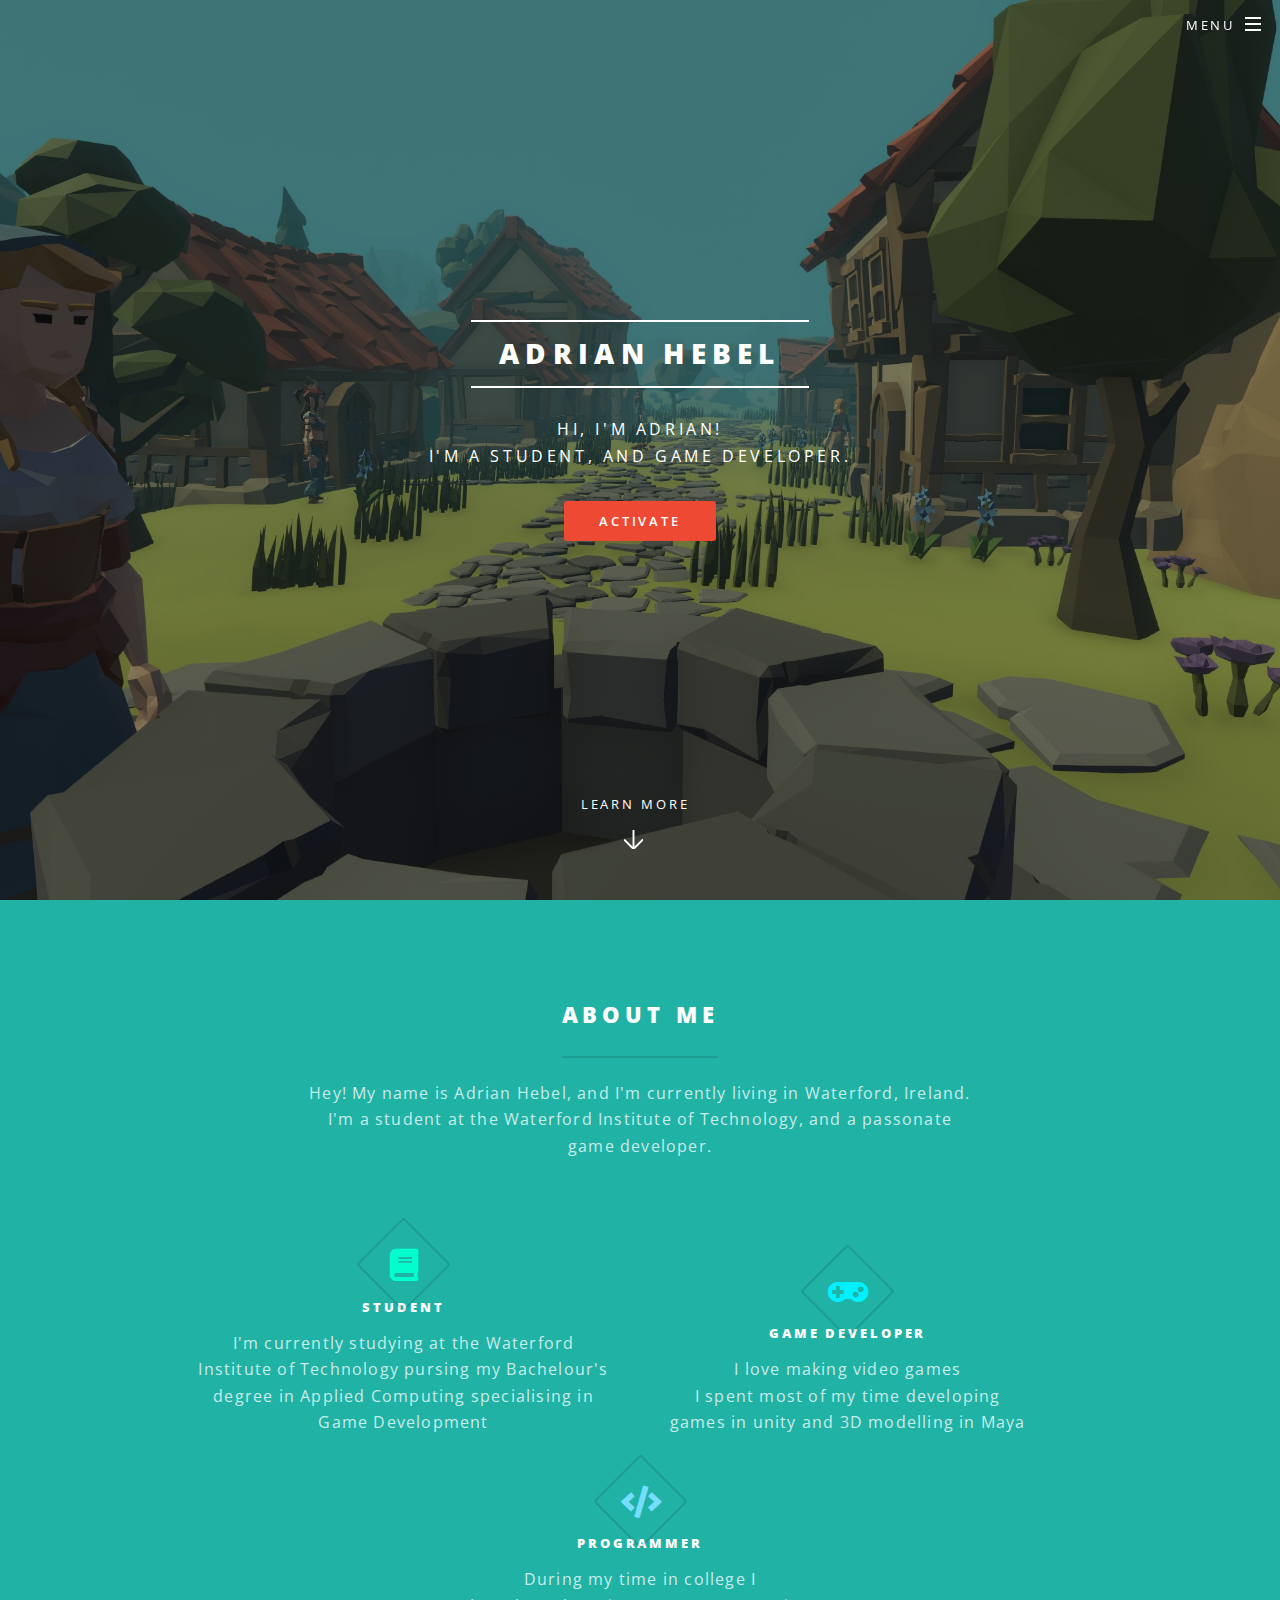
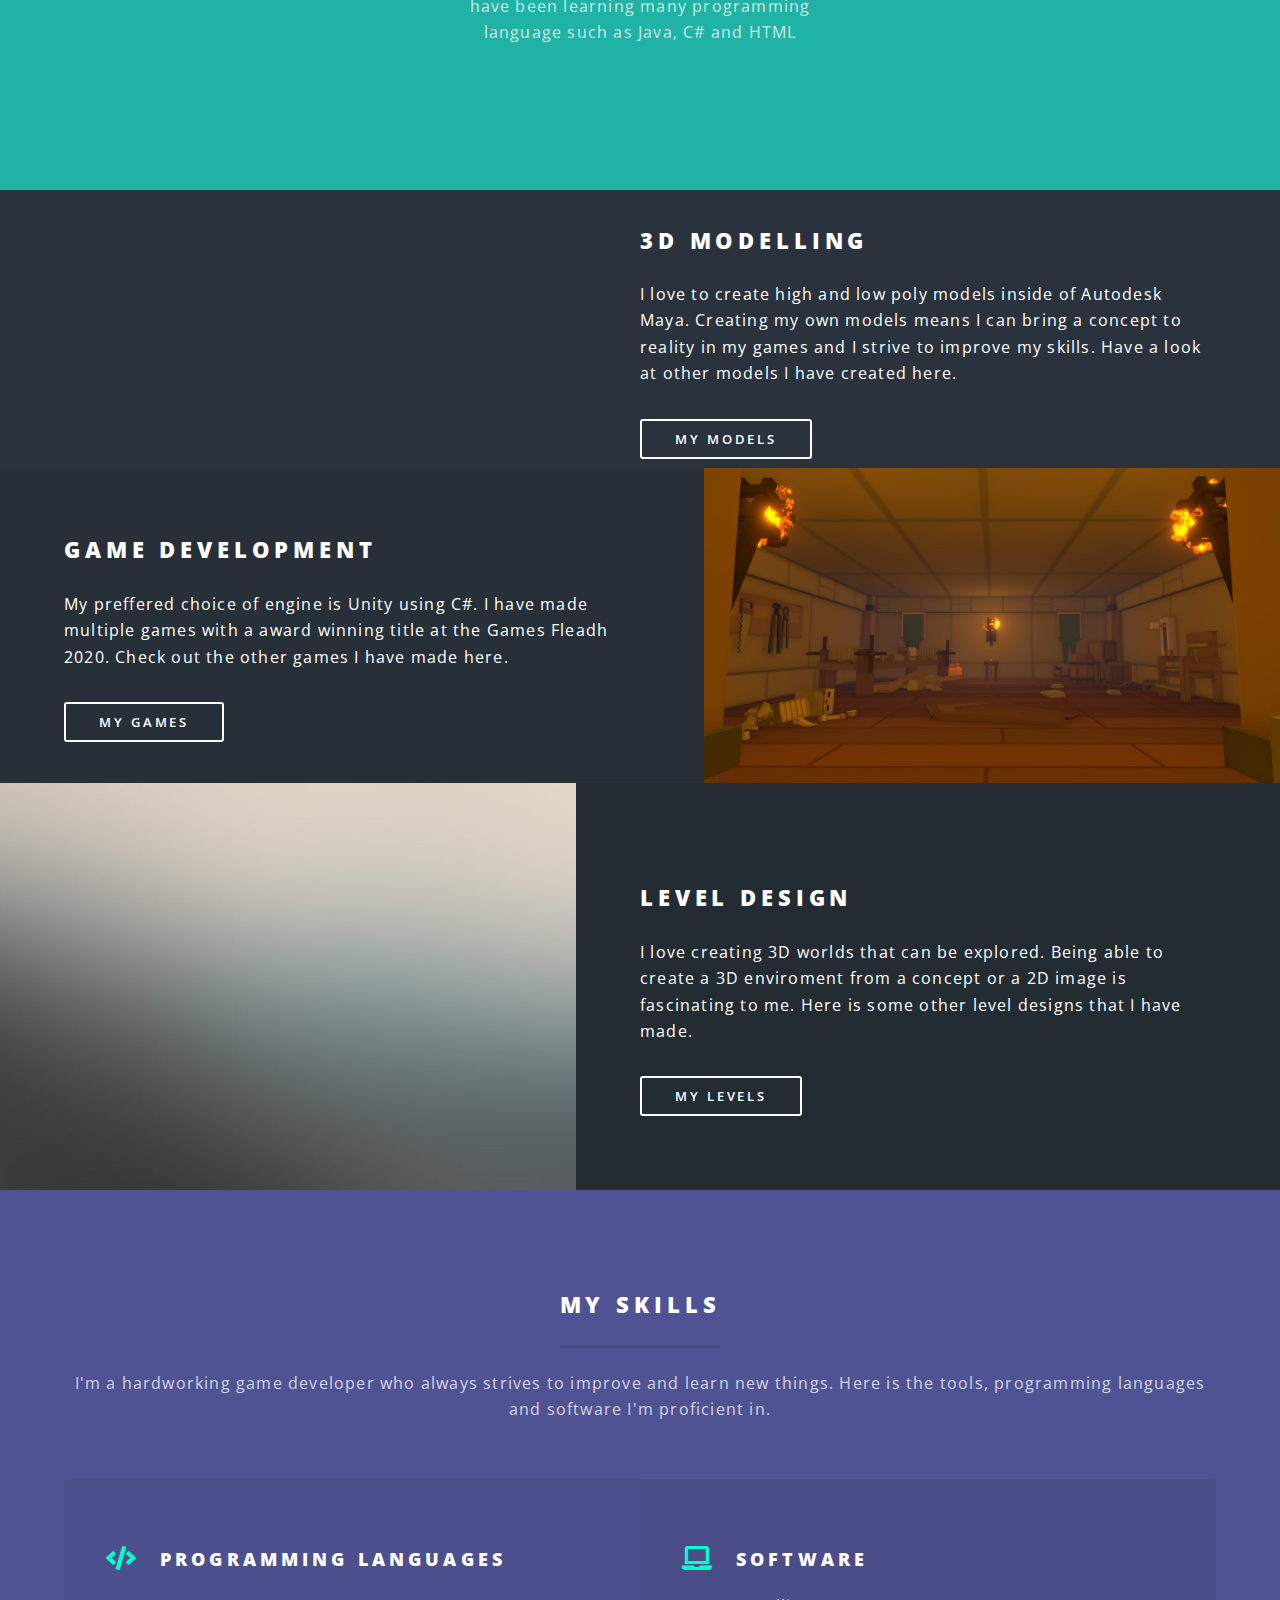
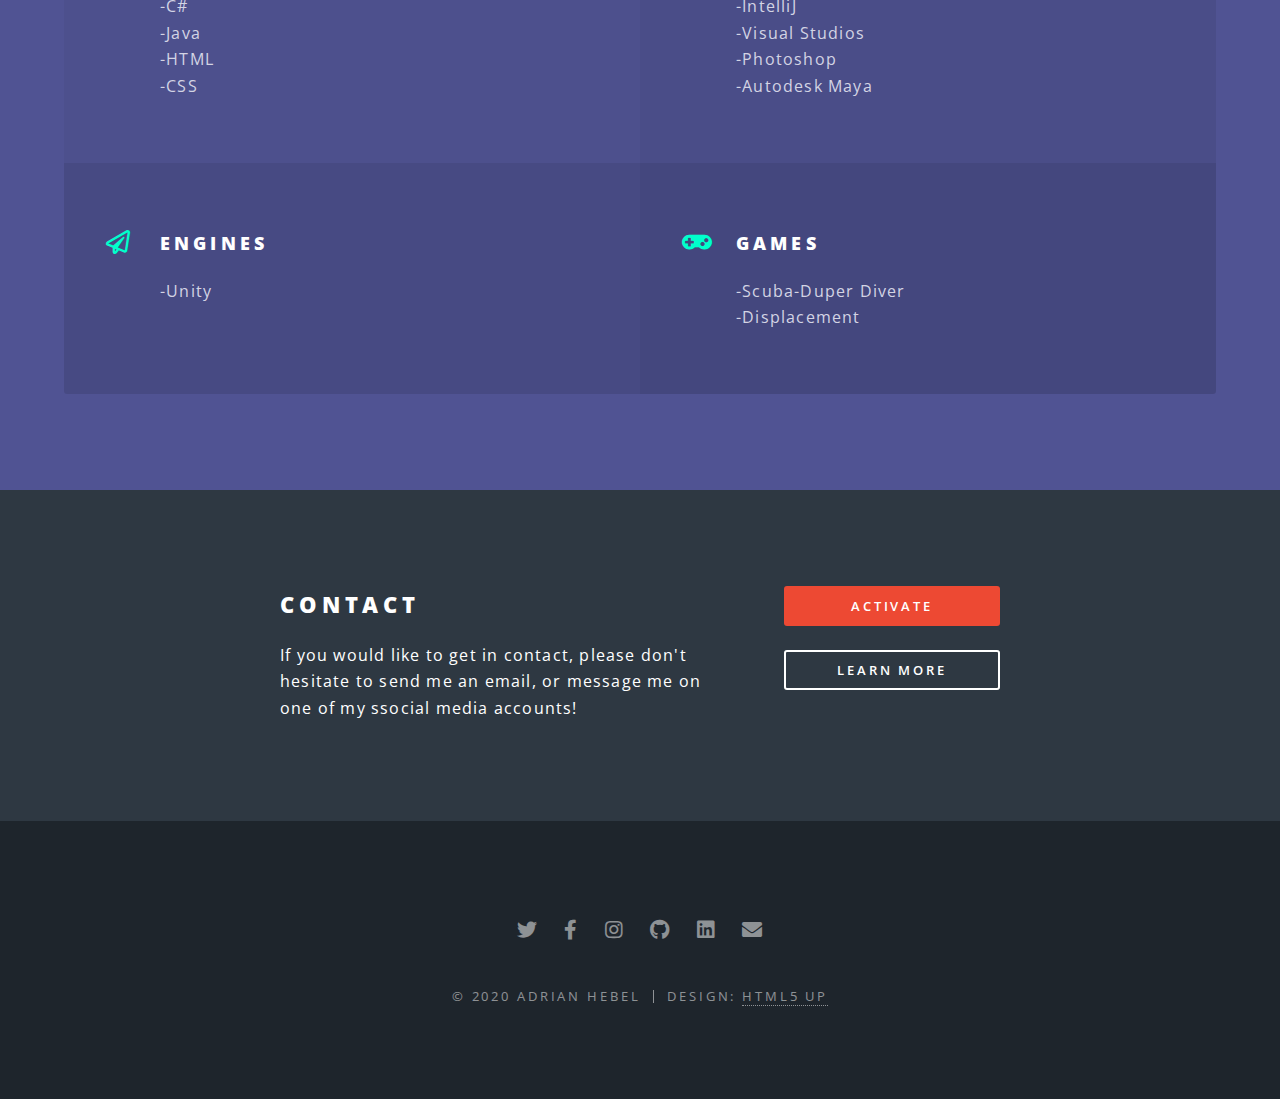
==== index.html @ f71f31d8 "Game Jam page nearly complete pircures needed" ====
<!DOCTYPE HTML>
<!--
	Spectral by HTML5 UP
	html5up.net | @ajlkn
	Free for personal and commercial use under the CCA 3.0 license (html5up.net/license)
-->
<html>
	<head>
		<title>Adrian Hebel Portfolio</title>
		<meta charset="utf-8" />
		<meta name="viewport" content="width=device-width, initial-scale=1, user-scalable=no" />
		<link rel="stylesheet" href="assets/css/main.css" />
		<noscript><link rel="stylesheet" href="assets/css/noscript.css" /></noscript>
	</head>
	<body class="landing is-preload">

		<!-- Page Wrapper -->
			<div id="page-wrapper">

				<!-- Header -->
					<header id="header" class="alt">
						<h1><a href="index.html">Adrian Hebel</a></h1>
						<nav id="nav">
							<ul>
								<li class="special">
									<a href="#menu" class="menuToggle"><span>Menu</span></a>
									<div id="menu">
										<ul>
											<li><a href="index.html">Home</a></li>
											<li><a href="gamejam.html">Game Jams / Games Fleadh</a></li>
											<li><a href="3dmodelling.html">3D Modelling</a></li>
											<li><a href="leveldesign.html">Level Design</a></li>
											<li><a href="personalprojects.html">Personal Projects</a></li>
										</ul>
									</div>
								</li>
							</ul>
						</nav>
					</header>

				<!-- Banner -->
					<section id="banner">
						<div class="inner">
							<h2>Adrian Hebel</h2>
							<p>Hi, I'm Adrian!<br />
							I'm a student, and game developer.<br />
							</p>
							<ul class="actions special">
								<li><a href="#" class="button primary">Activate</a></li>
							</ul>
						</div>
						<a href="#one" class="more scrolly">Learn More</a>
					</section>

				<!-- One -->
					<section id="one" class="wrapper style1 special">
						<div class="inner">
							<header class="major">
								<h2>About Me</h2>
								<p>Hey! My name is Adrian Hebel, and I'm currently living in Waterford, Ireland.<br />
								I'm a student at the Waterford Institute of Technology, and a passonate<br /> 
                                game developer.</p>
							</header>
							<ul class="icons major">
								<li><span class="icon solid fa-book major style1"><span class="label">Studies</span></span>
                                <h5>Student</h5>
                                    <p>I'm currently studying at the Waterford<br />
                                     Institute of Technology pursing my Bachelour's <br />
                                     degree in Applied Computing specialising in <br />
                                     Game Development</p>
                                </li>
								<li><span class="icon solid fa-gamepad major style2"><span class="label">GameDev</span></span>
                                <h5>Game Developer</h5>
                                    <p>I love making video games <br />
                                    I spent most of my time developing <br />
                                    games in unity and 3D modelling in Maya</p>
                                </li>
								<li><span class="icon solid fa-code major style3"><span class="label">Coding</span></span>
                                <h5>Programmer</h5>
                                    <p>During my time in college I <br />
                                    have been learning many programming <br />
                                    language such as Java, C# and HTML </p>
                                </li>
							</ul>
						</div>
					</section>

				<!-- Two -->
					<section id="two" class="wrapper alt style2">
						<section class="spotlight">
							<div class="image"><img src="images/Mag.jpg" alt="" /></div><div class="content">
								<h2>3D Modelling</h2>
								<p>I love to create high and low poly models inside of Autodesk Maya. Creating my own models means I can bring a concept to reality in my games and I strive to improve my skills. Have a look at other models I have created here.</p>
                                <a href="#" class="button">My Models</a>
							</div>
						</section>
						<section class="spotlight">
							<div class="image"><img src="images/3.jpg" alt="" /></div><div class="content">
								<h2>Game Development</h2>
								<p>My preffered choice of engine is Unity using C#. I have made multiple games with a award winning title at the Games Fleadh 2020. Check out the other games I have made here.</p>
                                <a href="#" class="button">My Games</a>
							</div>
						</section>
						<section class="spotlight">
							<div class="image"><img src="images/pic03.jpg" alt="" /></div><div class="content">
								<h2>Level Design</h2>
								<p>I love creating 3D worlds that can be explored. Being able to create a 3D enviroment from a concept or a 2D image is fascinating to me. Here is some other level designs that I have made.</p>
                                <a href="#" class="button">My Levels</a>
							</div>
						</section>
					</section>

				<!-- Three -->
					<section id="three" class="wrapper style3 special">
						<div class="inner">
							<header class="major">
								<h2>My Skills</h2>
								<p>I'm a hardworking game developer who always strives to improve and learn new things. Here is the tools, programming languages and software I'm proficient in.</p>
							</header>
							<ul class="features">
								<li class="icon solid fa-code">
									<h3>Programming Languages</h3>
									<p>-C#<br />
                                        -Java<br />
                                        -HTML<br />
                                        -CSS<br />
                                    </p>
                                    
								</li>
								<li class="icon solid fa-laptop">
									<h3>Software</h3>
									<p> -IntelliJ<br />
                                        -Visual Studios<br />
                                        -Photoshop<br />
                                        -Autodesk Maya<br /></p>
								</li>
								<li class="icon fa-paper-plane">
									<h3>Engines</h3>
									<p>-Unity<br />
                                        </p>
								</li>
								<li class="icon solid fa-gamepad">
									<h3>Games</h3>
									<p>-Scuba-Duper Diver<br />
                                        -Displacement<br />
                                        </p>
								</li>
							</ul>
						</div>
					</section>

				<!-- CTA -->
					<section id="cta" class="wrapper style4">
						<div class="inner">
							<header>
								<h2>Contact</h2>
								<p>If you would like to get in contact, please don't hesitate to send me an email, or message me on one of my ssocial media accounts!</p>
							</header>
							<ul class="actions stacked">
								<li><a href="#" class="button fit primary">Activate</a></li>
								<li><a href="#" class="button fit">Learn More</a></li>
							</ul>
						</div>
					</section>

				<!-- Footer -->
					<footer id="footer">
						<ul class="icons">
							<li><a href="https://twitter.com/MrSpeedy68" class="icon brands fa-twitter"><span class="label">Twitter</span></a></li>
							<li><a href="https://www.facebook.com/adrian.hebel.77" class="icon brands fa-facebook-f"><span class="label">Facebook</span></a></li>
							<li><a href="https://www.instagram.com/mrspeedy68/?hl=en" class="icon brands fa-instagram"><span class="label">Instagram</span></a></li>
							<li><a href="https://github.com/MrSpeedy68" class="icon brands fa-github"><span class="label">Github</span></a></li>
                            <li><a href="#" class="icon brands fa-linkedin"><span class="label">LinkedIn</span></a></li>
							<li><a href="adrianhebel68@gmail.com" class="icon solid fa-envelope"><span class="label">Email</span></a></li>
						</ul>
						<ul class="copyright">
							<li>&copy; 2020 Adrian hebel</li><li>Design: <a href="http://html5up.net">HTML5 UP</a></li>
						</ul>
					</footer>
			</div>

		<!-- Scripts -->
			<script src="assets/js/jquery.min.js"></script>
			<script src="assets/js/jquery.scrollex.min.js"></script>
			<script src="assets/js/jquery.scrolly.min.js"></script>
			<script src="assets/js/browser.min.js"></script>
			<script src="assets/js/breakpoints.min.js"></script>
			<script src="assets/js/util.js"></script>
			<script src="assets/js/main.js"></script>

	</body>
</html>
---- assets/css/main.css ----
@import url(fontawesome-all.min.css);
@import url("https://fonts.googleapis.com/css?family=Open+Sans:400,400italic,600,600italic,800,800italic");

/*
	Spectral by HTML5 UP
	html5up.net | @ajlkn
	Free for personal and commercial use under the CCA 3.0 license (html5up.net/license)
*/

html, body, div, span, applet, object,
iframe, h1, h2, h3, h4, h5, h6, p, blockquote,
pre, a, abbr, acronym, address, big, cite,
code, del, dfn, em, img, ins, kbd, q, s, samp,
small, strike, strong, sub, sup, tt, var, b,
u, i, center, dl, dt, dd, ol, ul, li, fieldset,
form, label, legend, table, caption, tbody,
tfoot, thead, tr, th, td, article, aside,
canvas, details, embed, figure, figcaption,
footer, header, hgroup, menu, nav, output, ruby,
section, summary, time, mark, audio, video {
	margin: 0;
	padding: 0;
	border: 0;
	font-size: 100%;
	font: inherit;
	vertical-align: baseline;}

article, aside, details, figcaption, figure,
footer, header, hgroup, menu, nav, section {
	display: block;}

body {
	line-height: 1;
}

ol, ul {
	list-style: none;
}

blockquote, q {
	quotes: none;
}

	blockquote:before, blockquote:after, q:before, q:after {
		content: '';
		content: none;
	}

table {
	border-collapse: collapse;
	border-spacing: 0;
}

body {
	-webkit-text-size-adjust: none;
}

mark {
	background-color: transparent;
	color: inherit;
}

input::-moz-focus-inner {
	border: 0;
	padding: 0;
}

input, select, textarea {
	-moz-appearance: none;
	-webkit-appearance: none;
	-ms-appearance: none;
	appearance: none;
}

/* Basic */

	@-ms-viewport {
		width: device-width;
	}

	html {
		box-sizing: border-box;
	}

	*, *:before, *:after {
		box-sizing: inherit;
	}

	body {
		background: #2e3842;
	}

		body.is-preload *, body.is-preload *:before, body.is-preload *:after {
			-moz-animation: none !important;
			-webkit-animation: none !important;
			-ms-animation: none !important;
			animation: none !important;
			-moz-transition: none !important;
			-webkit-transition: none !important;
			-ms-transition: none !important;
			transition: none !important;
		}

	body, input, select, textarea {
		color: #fff;
		font-family: "Open Sans", Helvetica, sans-serif;
		font-size: 15pt;
		font-weight: 400;
		letter-spacing: 0.075em;
		line-height: 1.65em;
	}

		@media screen and (max-width: 1680px) {

			body, input, select, textarea {
				font-size: 13pt;
			}

		}

		@media screen and (max-width: 1280px) {

			body, input, select, textarea {
				font-size: 12pt;
			}

		}

		@media screen and (max-width: 736px) {

			body, input, select, textarea {
				font-size: 11pt;
				letter-spacing: 0.0375em;
			}

		}

	a {
		-moz-transition: color 0.2s ease, border-bottom-color 0.2s ease;
		-webkit-transition: color 0.2s ease, border-bottom-color 0.2s ease;
		-ms-transition: color 0.2s ease, border-bottom-color 0.2s ease;
		transition: color 0.2s ease, border-bottom-color 0.2s ease;
		border-bottom: dotted 1px;
		color: inherit;
		text-decoration: none;
	}

		a:hover {
			border-bottom-color: transparent;
		}

	strong, b {
		color: #fff;
		font-weight: 600;
	}

	em, i {
		font-style: italic;
	}

	p {
		margin: 0 0 2em 0;
	}

	h1, h2, h3, h4, h5, h6 {
		color: #fff;
		font-weight: 800;
		letter-spacing: 0.225em;
		line-height: 1em;
		margin: 0 0 1em 0;
		text-transform: uppercase;
	}

		h1 a, h2 a, h3 a, h4 a, h5 a, h6 a {
			color: inherit;
			text-decoration: none;
		}

	h2 {
		font-size: 1.35em;
		line-height: 1.75em;
	}

		@media screen and (max-width: 736px) {

			h2 {
				font-size: 1.1em;
				line-height: 1.65em;
			}

		}

	h3 {
		font-size: 1.15em;
		line-height: 1.75em;
	}

		@media screen and (max-width: 736px) {

			h3 {
				font-size: 1em;
				line-height: 1.65em;
			}

		}

	h4 {
		font-size: 1em;
		line-height: 1.5em;
	}

	h5 {
		font-size: 0.8em;
		line-height: 1.5em;
	}

	h6 {
		font-size: 0.7em;
		line-height: 1.5em;
	}

	sub {
		font-size: 0.8em;
		position: relative;
		top: 0.5em;
	}

	sup {
		font-size: 0.8em;
		position: relative;
		top: -0.5em;
	}

	hr {
		border: 0;
		border-bottom: solid 2px #fff;
		margin: 3em 0;
	}

		hr.major {
			margin: 4.5em 0;
		}

	blockquote {
		border-left: solid 4px #fff;
		font-style: italic;
		margin: 0 0 2em 0;
		padding: 0.5em 0 0.5em 2em;
	}

	code {
		background: rgba(144, 144, 144, 0.25);
		border-radius: 3px;
		font-family: "Courier New", monospace;
		font-size: 0.9em;
		letter-spacing: 0;
		margin: 0 0.25em;
		padding: 0.25em 0.65em;
	}

	pre {
		-webkit-overflow-scrolling: touch;
		font-family: "Courier New", monospace;
		font-size: 0.9em;
		margin: 0 0 2em 0;
	}

		pre code {
			display: block;
			line-height: 1.75em;
			padding: 1em 1.5em;
			overflow-x: auto;
		}

	.align-left {
		text-align: left;
	}

	.align-center {
		text-align: center;
	}

	.align-right {
		text-align: right;
	}

/* Row */

	.row {
		display: flex;
		flex-wrap: wrap;
		box-sizing: border-box;
		align-items: stretch;
	}

		.row > * {
			box-sizing: border-box;
		}

		.row.gtr-uniform > * > :last-child {
			margin-bottom: 0;
		}

		.row.aln-left {
			justify-content: flex-start;
		}

		.row.aln-center {
			justify-content: center;
		}

		.row.aln-right {
			justify-content: flex-end;
		}

		.row.aln-top {
			align-items: flex-start;
		}

		.row.aln-middle {
			align-items: center;
		}

		.row.aln-bottom {
			align-items: flex-end;
		}

		.row > .imp {
			order: -1;
		}

		.row > .col-1 {
			width: 8.33333%;
		}

		.row > .off-1 {
			margin-left: 8.33333%;
		}

		.row > .col-2 {
			width: 16.66667%;
		}

		.row > .off-2 {
			margin-left: 16.66667%;
		}

		.row > .col-3 {
			width: 25%;
		}

		.row > .off-3 {
			margin-left: 25%;
		}

		.row > .col-4 {
			width: 33.33333%;
		}

		.row > .off-4 {
			margin-left: 33.33333%;
		}

		.row > .col-5 {
			width: 41.66667%;
		}

		.row > .off-5 {
			margin-left: 41.66667%;
		}

		.row > .col-6 {
			width: 50%;
		}

		.row > .off-6 {
			margin-left: 50%;
		}

		.row > .col-7 {
			width: 58.33333%;
		}

		.row > .off-7 {
			margin-left: 58.33333%;
		}

		.row > .col-8 {
			width: 66.66667%;
		}

		.row > .off-8 {
			margin-left: 66.66667%;
		}

		.row > .col-9 {
			width: 75%;
		}

		.row > .off-9 {
			margin-left: 75%;
		}

		.row > .col-10 {
			width: 83.33333%;
		}

		.row > .off-10 {
			margin-left: 83.33333%;
		}

		.row > .col-11 {
			width: 91.66667%;
		}

		.row > .off-11 {
			margin-left: 91.66667%;
		}

		.row > .col-12 {
			width: 100%;
		}

		.row > .off-12 {
			margin-left: 100%;
		}

		.row.gtr-0 {
			margin-top: 0;
			margin-left: 0em;
		}

			.row.gtr-0 > * {
				padding: 0 0 0 0em;
			}

			.row.gtr-0.gtr-uniform {
				margin-top: 0em;
			}

				.row.gtr-0.gtr-uniform > * {
					padding-top: 0em;
				}

		.row.gtr-25 {
			margin-top: 0;
			margin-left: -0.375em;
		}

			.row.gtr-25 > * {
				padding: 0 0 0 0.375em;
			}

			.row.gtr-25.gtr-uniform {
				margin-top: -0.375em;
			}

				.row.gtr-25.gtr-uniform > * {
					padding-top: 0.375em;
				}

		.row.gtr-50 {
			margin-top: 0;
			margin-left: -0.75em;
		}

			.row.gtr-50 > * {
				padding: 0 0 0 0.75em;
			}

			.row.gtr-50.gtr-uniform {
				margin-top: -0.75em;
			}

				.row.gtr-50.gtr-uniform > * {
					padding-top: 0.75em;
				}

		.row {
			margin-top: 0;
			margin-left: -1.5em;
		}

			.row > * {
				padding: 0 0 0 1.5em;
			}

			.row.gtr-uniform {
				margin-top: -1.5em;
			}

				.row.gtr-uniform > * {
					padding-top: 1.5em;
				}

		.row.gtr-150 {
			margin-top: 0;
			margin-left: -2.25em;
		}

			.row.gtr-150 > * {
				padding: 0 0 0 2.25em;
			}

			.row.gtr-150.gtr-uniform {
				margin-top: -2.25em;
			}

				.row.gtr-150.gtr-uniform > * {
					padding-top: 2.25em;
				}

		.row.gtr-200 {
			margin-top: 0;
			margin-left: -3em;
		}

			.row.gtr-200 > * {
				padding: 0 0 0 3em;
			}

			.row.gtr-200.gtr-uniform {
				margin-top: -3em;
			}

				.row.gtr-200.gtr-uniform > * {
					padding-top: 3em;
				}

		@media screen and (max-width: 1680px) {

			.row {
				display: flex;
				flex-wrap: wrap;
				box-sizing: border-box;
				align-items: stretch;
			}

				.row > * {
					box-sizing: border-box;
				}

				.row.gtr-uniform > * > :last-child {
					margin-bottom: 0;
				}

				.row.aln-left {
					justify-content: flex-start;
				}

				.row.aln-center {
					justify-content: center;
				}

				.row.aln-right {
					justify-content: flex-end;
				}

				.row.aln-top {
					align-items: flex-start;
				}

				.row.aln-middle {
					align-items: center;
				}

				.row.aln-bottom {
					align-items: flex-end;
				}

				.row > .imp-xlarge {
					order: -1;
				}

				.row > .col-1-xlarge {
					width: 8.33333%;
				}

				.row > .off-1-xlarge {
					margin-left: 8.33333%;
				}

				.row > .col-2-xlarge {
					width: 16.66667%;
				}

				.row > .off-2-xlarge {
					margin-left: 16.66667%;
				}

				.row > .col-3-xlarge {
					width: 25%;
				}

				.row > .off-3-xlarge {
					margin-left: 25%;
				}

				.row > .col-4-xlarge {
					width: 33.33333%;
				}

				.row > .off-4-xlarge {
					margin-left: 33.33333%;
				}

				.row > .col-5-xlarge {
					width: 41.66667%;
				}

				.row > .off-5-xlarge {
					margin-left: 41.66667%;
				}

				.row > .col-6-xlarge {
					width: 50%;
				}

				.row > .off-6-xlarge {
					margin-left: 50%;
				}

				.row > .col-7-xlarge {
					width: 58.33333%;
				}

				.row > .off-7-xlarge {
					margin-left: 58.33333%;
				}

				.row > .col-8-xlarge {
					width: 66.66667%;
				}

				.row > .off-8-xlarge {
					margin-left: 66.66667%;
				}

				.row > .col-9-xlarge {
					width: 75%;
				}

				.row > .off-9-xlarge {
					margin-left: 75%;
				}

				.row > .col-10-xlarge {
					width: 83.33333%;
				}

				.row > .off-10-xlarge {
					margin-left: 83.33333%;
				}

				.row > .col-11-xlarge {
					width: 91.66667%;
				}

				.row > .off-11-xlarge {
					margin-left: 91.66667%;
				}

				.row > .col-12-xlarge {
					width: 100%;
				}

				.row > .off-12-xlarge {
					margin-left: 100%;
				}

				.row.gtr-0 {
					margin-top: 0;
					margin-left: 0em;
				}

					.row.gtr-0 > * {
						padding: 0 0 0 0em;
					}

					.row.gtr-0.gtr-uniform {
						margin-top: 0em;
					}

						.row.gtr-0.gtr-uniform > * {
							padding-top: 0em;
						}

				.row.gtr-25 {
					margin-top: 0;
					margin-left: -0.375em;
				}

					.row.gtr-25 > * {
						padding: 0 0 0 0.375em;
					}

					.row.gtr-25.gtr-uniform {
						margin-top: -0.375em;
					}

						.row.gtr-25.gtr-uniform > * {
							padding-top: 0.375em;
						}

				.row.gtr-50 {
					margin-top: 0;
					margin-left: -0.75em;
				}

					.row.gtr-50 > * {
						padding: 0 0 0 0.75em;
					}

					.row.gtr-50.gtr-uniform {
						margin-top: -0.75em;
					}

						.row.gtr-50.gtr-uniform > * {
							padding-top: 0.75em;
						}

				.row {
					margin-top: 0;
					margin-left: -1.5em;
				}

					.row > * {
						padding: 0 0 0 1.5em;
					}

					.row.gtr-uniform {
						margin-top: -1.5em;
					}

						.row.gtr-uniform > * {
							padding-top: 1.5em;
						}

				.row.gtr-150 {
					margin-top: 0;
					margin-left: -2.25em;
				}

					.row.gtr-150 > * {
						padding: 0 0 0 2.25em;
					}

					.row.gtr-150.gtr-uniform {
						margin-top: -2.25em;
					}

						.row.gtr-150.gtr-uniform > * {
							padding-top: 2.25em;
						}

				.row.gtr-200 {
					margin-top: 0;
					margin-left: -3em;
				}

					.row.gtr-200 > * {
						padding: 0 0 0 3em;
					}

					.row.gtr-200.gtr-uniform {
						margin-top: -3em;
					}

						.row.gtr-200.gtr-uniform > * {
							padding-top: 3em;
						}

		}

		@media screen and (max-width: 1280px) {

			.row {
				display: flex;
				flex-wrap: wrap;
				box-sizing: border-box;
				align-items: stretch;
			}

				.row > * {
					box-sizing: border-box;
				}

				.row.gtr-uniform > * > :last-child {
					margin-bottom: 0;
				}

				.row.aln-left {
					justify-content: flex-start;
				}

				.row.aln-center {
					justify-content: center;
				}

				.row.aln-right {
					justify-content: flex-end;
				}

				.row.aln-top {
					align-items: flex-start;
				}

				.row.aln-middle {
					align-items: center;
				}

				.row.aln-bottom {
					align-items: flex-end;
				}

				.row > .imp-large {
					order: -1;
				}

				.row > .col-1-large {
					width: 8.33333%;
				}

				.row > .off-1-large {
					margin-left: 8.33333%;
				}

				.row > .col-2-large {
					width: 16.66667%;
				}

				.row > .off-2-large {
					margin-left: 16.66667%;
				}

				.row > .col-3-large {
					width: 25%;
				}

				.row > .off-3-large {
					margin-left: 25%;
				}

				.row > .col-4-large {
					width: 33.33333%;
				}

				.row > .off-4-large {
					margin-left: 33.33333%;
				}

				.row > .col-5-large {
					width: 41.66667%;
				}

				.row > .off-5-large {
					margin-left: 41.66667%;
				}

				.row > .col-6-large {
					width: 50%;
				}

				.row > .off-6-large {
					margin-left: 50%;
				}

				.row > .col-7-large {
					width: 58.33333%;
				}

				.row > .off-7-large {
					margin-left: 58.33333%;
				}

				.row > .col-8-large {
					width: 66.66667%;
				}

				.row > .off-8-large {
					margin-left: 66.66667%;
				}

				.row > .col-9-large {
					width: 75%;
				}

				.row > .off-9-large {
					margin-left: 75%;
				}

				.row > .col-10-large {
					width: 83.33333%;
				}

				.row > .off-10-large {
					margin-left: 83.33333%;
				}

				.row > .col-11-large {
					width: 91.66667%;
				}

				.row > .off-11-large {
					margin-left: 91.66667%;
				}

				.row > .col-12-large {
					width: 100%;
				}

				.row > .off-12-large {
					margin-left: 100%;
				}

				.row.gtr-0 {
					margin-top: 0;
					margin-left: 0em;
				}

					.row.gtr-0 > * {
						padding: 0 0 0 0em;
					}

					.row.gtr-0.gtr-uniform {
						margin-top: 0em;
					}

						.row.gtr-0.gtr-uniform > * {
							padding-top: 0em;
						}

				.row.gtr-25 {
					margin-top: 0;
					margin-left: -0.375em;
				}

					.row.gtr-25 > * {
						padding: 0 0 0 0.375em;
					}

					.row.gtr-25.gtr-uniform {
						margin-top: -0.375em;
					}

						.row.gtr-25.gtr-uniform > * {
							padding-top: 0.375em;
						}

				.row.gtr-50 {
					margin-top: 0;
					margin-left: -0.75em;
				}

					.row.gtr-50 > * {
						padding: 0 0 0 0.75em;
					}

					.row.gtr-50.gtr-uniform {
						margin-top: -0.75em;
					}

						.row.gtr-50.gtr-uniform > * {
							padding-top: 0.75em;
						}

				.row {
					margin-top: 0;
					margin-left: -1.5em;
				}

					.row > * {
						padding: 0 0 0 1.5em;
					}

					.row.gtr-uniform {
						margin-top: -1.5em;
					}

						.row.gtr-uniform > * {
							padding-top: 1.5em;
						}

				.row.gtr-150 {
					margin-top: 0;
					margin-left: -2.25em;
				}

					.row.gtr-150 > * {
						padding: 0 0 0 2.25em;
					}

					.row.gtr-150.gtr-uniform {
						margin-top: -2.25em;
					}

						.row.gtr-150.gtr-uniform > * {
							padding-top: 2.25em;
						}

				.row.gtr-200 {
					margin-top: 0;
					margin-left: -3em;
				}

					.row.gtr-200 > * {
						padding: 0 0 0 3em;
					}

					.row.gtr-200.gtr-uniform {
						margin-top: -3em;
					}

						.row.gtr-200.gtr-uniform > * {
							padding-top: 3em;
						}

		}

		@media screen and (max-width: 980px) {

			.row {
				display: flex;
				flex-wrap: wrap;
				box-sizing: border-box;
				align-items: stretch;
			}

				.row > * {
					box-sizing: border-box;
				}

				.row.gtr-uniform > * > :last-child {
					margin-bottom: 0;
				}

				.row.aln-left {
					justify-content: flex-start;
				}

				.row.aln-center {
					justify-content: center;
				}

				.row.aln-right {
					justify-content: flex-end;
				}

				.row.aln-top {
					align-items: flex-start;
				}

				.row.aln-middle {
					align-items: center;
				}

				.row.aln-bottom {
					align-items: flex-end;
				}

				.row > .imp-medium {
					order: -1;
				}

				.row > .col-1-medium {
					width: 8.33333%;
				}

				.row > .off-1-medium {
					margin-left: 8.33333%;
				}

				.row > .col-2-medium {
					width: 16.66667%;
				}

				.row > .off-2-medium {
					margin-left: 16.66667%;
				}

				.row > .col-3-medium {
					width: 25%;
				}

				.row > .off-3-medium {
					margin-left: 25%;
				}

				.row > .col-4-medium {
					width: 33.33333%;
				}

				.row > .off-4-medium {
					margin-left: 33.33333%;
				}

				.row > .col-5-medium {
					width: 41.66667%;
				}

				.row > .off-5-medium {
					margin-left: 41.66667%;
				}

				.row > .col-6-medium {
					width: 50%;
				}

				.row > .off-6-medium {
					margin-left: 50%;
				}

				.row > .col-7-medium {
					width: 58.33333%;
				}

				.row > .off-7-medium {
					margin-left: 58.33333%;
				}

				.row > .col-8-medium {
					width: 66.66667%;
				}

				.row > .off-8-medium {
					margin-left: 66.66667%;
				}

				.row > .col-9-medium {
					width: 75%;
				}

				.row > .off-9-medium {
					margin-left: 75%;
				}

				.row > .col-10-medium {
					width: 83.33333%;
				}

				.row > .off-10-medium {
					margin-left: 83.33333%;
				}

				.row > .col-11-medium {
					width: 91.66667%;
				}

				.row > .off-11-medium {
					margin-left: 91.66667%;
				}

				.row > .col-12-medium {
					width: 100%;
				}

				.row > .off-12-medium {
					margin-left: 100%;
				}

				.row.gtr-0 {
					margin-top: 0;
					margin-left: 0em;
				}

					.row.gtr-0 > * {
						padding: 0 0 0 0em;
					}

					.row.gtr-0.gtr-uniform {
						margin-top: 0em;
					}

						.row.gtr-0.gtr-uniform > * {
							padding-top: 0em;
						}

				.row.gtr-25 {
					margin-top: 0;
					margin-left: -0.375em;
				}

					.row.gtr-25 > * {
						padding: 0 0 0 0.375em;
					}

					.row.gtr-25.gtr-uniform {
						margin-top: -0.375em;
					}

						.row.gtr-25.gtr-uniform > * {
							padding-top: 0.375em;
						}

				.row.gtr-50 {
					margin-top: 0;
					margin-left: -0.75em;
				}

					.row.gtr-50 > * {
						padding: 0 0 0 0.75em;
					}

					.row.gtr-50.gtr-uniform {
						margin-top: -0.75em;
					}

						.row.gtr-50.gtr-uniform > * {
							padding-top: 0.75em;
						}

				.row {
					margin-top: 0;
					margin-left: -1.5em;
				}

					.row > * {
						padding: 0 0 0 1.5em;
					}

					.row.gtr-uniform {
						margin-top: -1.5em;
					}

						.row.gtr-uniform > * {
							padding-top: 1.5em;
						}

				.row.gtr-150 {
					margin-top: 0;
					margin-left: -2.25em;
				}

					.row.gtr-150 > * {
						padding: 0 0 0 2.25em;
					}

					.row.gtr-150.gtr-uniform {
						margin-top: -2.25em;
					}

						.row.gtr-150.gtr-uniform > * {
							padding-top: 2.25em;
						}

				.row.gtr-200 {
					margin-top: 0;
					margin-left: -3em;
				}

					.row.gtr-200 > * {
						padding: 0 0 0 3em;
					}

					.row.gtr-200.gtr-uniform {
						margin-top: -3em;
					}

						.row.gtr-200.gtr-uniform > * {
							padding-top: 3em;
						}

		}

		@media screen and (max-width: 736px) {

			.row {
				display: flex;
				flex-wrap: wrap;
				box-sizing: border-box;
				align-items: stretch;
			}

				.row > * {
					box-sizing: border-box;
				}

				.row.gtr-uniform > * > :last-child {
					margin-bottom: 0;
				}

				.row.aln-left {
					justify-content: flex-start;
				}

				.row.aln-center {
					justify-content: center;
				}

				.row.aln-right {
					justify-content: flex-end;
				}

				.row.aln-top {
					align-items: flex-start;
				}

				.row.aln-middle {
					align-items: center;
				}

				.row.aln-bottom {
					align-items: flex-end;
				}

				.row > .imp-small {
					order: -1;
				}

				.row > .col-1-small {
					width: 8.33333%;
				}

				.row > .off-1-small {
					margin-left: 8.33333%;
				}

				.row > .col-2-small {
					width: 16.66667%;
				}

				.row > .off-2-small {
					margin-left: 16.66667%;
				}

				.row > .col-3-small {
					width: 25%;
				}

				.row > .off-3-small {
					margin-left: 25%;
				}

				.row > .col-4-small {
					width: 33.33333%;
				}

				.row > .off-4-small {
					margin-left: 33.33333%;
				}

				.row > .col-5-small {
					width: 41.66667%;
				}

				.row > .off-5-small {
					margin-left: 41.66667%;
				}

				.row > .col-6-small {
					width: 50%;
				}

				.row > .off-6-small {
					margin-left: 50%;
				}

				.row > .col-7-small {
					width: 58.33333%;
				}

				.row > .off-7-small {
					margin-left: 58.33333%;
				}

				.row > .col-8-small {
					width: 66.66667%;
				}

				.row > .off-8-small {
					margin-left: 66.66667%;
				}

				.row > .col-9-small {
					width: 75%;
				}

				.row > .off-9-small {
					margin-left: 75%;
				}

				.row > .col-10-small {
					width: 83.33333%;
				}

				.row > .off-10-small {
					margin-left: 83.33333%;
				}

				.row > .col-11-small {
					width: 91.66667%;
				}

				.row > .off-11-small {
					margin-left: 91.66667%;
				}

				.row > .col-12-small {
					width: 100%;
				}

				.row > .off-12-small {
					margin-left: 100%;
				}

				.row.gtr-0 {
					margin-top: 0;
					margin-left: 0em;
				}

					.row.gtr-0 > * {
						padding: 0 0 0 0em;
					}

					.row.gtr-0.gtr-uniform {
						margin-top: 0em;
					}

						.row.gtr-0.gtr-uniform > * {
							padding-top: 0em;
						}

				.row.gtr-25 {
					margin-top: 0;
					margin-left: -0.375em;
				}

					.row.gtr-25 > * {
						padding: 0 0 0 0.375em;
					}

					.row.gtr-25.gtr-uniform {
						margin-top: -0.375em;
					}

						.row.gtr-25.gtr-uniform > * {
							padding-top: 0.375em;
						}

				.row.gtr-50 {
					margin-top: 0;
					margin-left: -0.75em;
				}

					.row.gtr-50 > * {
						padding: 0 0 0 0.75em;
					}

					.row.gtr-50.gtr-uniform {
						margin-top: -0.75em;
					}

						.row.gtr-50.gtr-uniform > * {
							padding-top: 0.75em;
						}

				.row {
					margin-top: 0;
					margin-left: -1.5em;
				}

					.row > * {
						padding: 0 0 0 1.5em;
					}

					.row.gtr-uniform {
						margin-top: -1.5em;
					}

						.row.gtr-uniform > * {
							padding-top: 1.5em;
						}

				.row.gtr-150 {
					margin-top: 0;
					margin-left: -2.25em;
				}

					.row.gtr-150 > * {
						padding: 0 0 0 2.25em;
					}

					.row.gtr-150.gtr-uniform {
						margin-top: -2.25em;
					}

						.row.gtr-150.gtr-uniform > * {
							padding-top: 2.25em;
						}

				.row.gtr-200 {
					margin-top: 0;
					margin-left: -3em;
				}

					.row.gtr-200 > * {
						padding: 0 0 0 3em;
					}

					.row.gtr-200.gtr-uniform {
						margin-top: -3em;
					}

						.row.gtr-200.gtr-uniform > * {
							padding-top: 3em;
						}

		}

		@media screen and (max-width: 480px) {

			.row {
				display: flex;
				flex-wrap: wrap;
				box-sizing: border-box;
				align-items: stretch;
			}

				.row > * {
					box-sizing: border-box;
				}

				.row.gtr-uniform > * > :last-child {
					margin-bottom: 0;
				}

				.row.aln-left {
					justify-content: flex-start;
				}

				.row.aln-center {
					justify-content: center;
				}

				.row.aln-right {
					justify-content: flex-end;
				}

				.row.aln-top {
					align-items: flex-start;
				}

				.row.aln-middle {
					align-items: center;
				}

				.row.aln-bottom {
					align-items: flex-end;
				}

				.row > .imp-xsmall {
					order: -1;
				}

				.row > .col-1-xsmall {
					width: 8.33333%;
				}

				.row > .off-1-xsmall {
					margin-left: 8.33333%;
				}

				.row > .col-2-xsmall {
					width: 16.66667%;
				}

				.row > .off-2-xsmall {
					margin-left: 16.66667%;
				}

				.row > .col-3-xsmall {
					width: 25%;
				}

				.row > .off-3-xsmall {
					margin-left: 25%;
				}

				.row > .col-4-xsmall {
					width: 33.33333%;
				}

				.row > .off-4-xsmall {
					margin-left: 33.33333%;
				}

				.row > .col-5-xsmall {
					width: 41.66667%;
				}

				.row > .off-5-xsmall {
					margin-left: 41.66667%;
				}

				.row > .col-6-xsmall {
					width: 50%;
				}

				.row > .off-6-xsmall {
					margin-left: 50%;
				}

				.row > .col-7-xsmall {
					width: 58.33333%;
				}

				.row > .off-7-xsmall {
					margin-left: 58.33333%;
				}

				.row > .col-8-xsmall {
					width: 66.66667%;
				}

				.row > .off-8-xsmall {
					margin-left: 66.66667%;
				}

				.row > .col-9-xsmall {
					width: 75%;
				}

				.row > .off-9-xsmall {
					margin-left: 75%;
				}

				.row > .col-10-xsmall {
					width: 83.33333%;
				}

				.row > .off-10-xsmall {
					margin-left: 83.33333%;
				}

				.row > .col-11-xsmall {
					width: 91.66667%;
				}

				.row > .off-11-xsmall {
					margin-left: 91.66667%;
				}

				.row > .col-12-xsmall {
					width: 100%;
				}

				.row > .off-12-xsmall {
					margin-left: 100%;
				}

				.row.gtr-0 {
					margin-top: 0;
					margin-left: 0em;
				}

					.row.gtr-0 > * {
						padding: 0 0 0 0em;
					}

					.row.gtr-0.gtr-uniform {
						margin-top: 0em;
					}

						.row.gtr-0.gtr-uniform > * {
							padding-top: 0em;
						}

				.row.gtr-25 {
					margin-top: 0;
					margin-left: -0.375em;
				}

					.row.gtr-25 > * {
						padding: 0 0 0 0.375em;
					}

					.row.gtr-25.gtr-uniform {
						margin-top: -0.375em;
					}

						.row.gtr-25.gtr-uniform > * {
							padding-top: 0.375em;
						}

				.row.gtr-50 {
					margin-top: 0;
					margin-left: -0.75em;
				}

					.row.gtr-50 > * {
						padding: 0 0 0 0.75em;
					}

					.row.gtr-50.gtr-uniform {
						margin-top: -0.75em;
					}

						.row.gtr-50.gtr-uniform > * {
							padding-top: 0.75em;
						}

				.row {
					margin-top: 0;
					margin-left: -1.5em;
				}

					.row > * {
						padding: 0 0 0 1.5em;
					}

					.row.gtr-uniform {
						margin-top: -1.5em;
					}

						.row.gtr-uniform > * {
							padding-top: 1.5em;
						}

				.row.gtr-150 {
					margin-top: 0;
					margin-left: -2.25em;
				}

					.row.gtr-150 > * {
						padding: 0 0 0 2.25em;
					}

					.row.gtr-150.gtr-uniform {
						margin-top: -2.25em;
					}

						.row.gtr-150.gtr-uniform > * {
							padding-top: 2.25em;
						}

				.row.gtr-200 {
					margin-top: 0;
					margin-left: -3em;
				}

					.row.gtr-200 > * {
						padding: 0 0 0 3em;
					}

					.row.gtr-200.gtr-uniform {
						margin-top: -3em;
					}

						.row.gtr-200.gtr-uniform > * {
							padding-top: 3em;
						}

		}

/* Section/Article */

	section.special, article.special {
		text-align: center;
	}

	header p {
		color: rgba(255, 255, 255, 0.5);
		position: relative;
		top: -0.25em;
	}

	header h3 + p {
		font-size: 1.1em;
	}

	header h4 + p,
	header h5 + p,
	header h6 + p {
		font-size: 0.9em;
	}

	header.major {
		margin: 0 0 3.5em 0;
	}

		header.major h2, header.major h3, header.major h4, header.major h5, header.major h6 {
			border-bottom: solid 2px #fff;
			display: inline-block;
			padding-bottom: 1em;
			position: relative;
		}

			header.major h2:after, header.major h3:after, header.major h4:after, header.major h5:after, header.major h6:after {
				content: '';
				display: block;
				height: 1px;
			}

		header.major p {
			color: #fff;
			top: 0;
		}

		@media screen and (max-width: 736px) {

			header.major {
				margin: 0 0 2em 0;
			}

		}

	@media screen and (max-width: 980px) {

		header br {
			display: none;
		}

	}

/* Form */

	form {
		margin: 0 0 2em 0;
	}

	label {
		color: #fff;
		display: block;
		font-size: 0.9em;
		font-weight: 600;
		margin: 0 0 1em 0;
	}

	input[type="text"],
	input[type="password"],
	input[type="email"],
	select,
	textarea {
		-moz-appearance: none;
		-webkit-appearance: none;
		-ms-appearance: none;
		appearance: none;
		background-color: rgba(144, 144, 144, 0.25);
		border-radius: 3px;
		border: none;
		color: inherit;
		display: block;
		outline: 0;
		padding: 0 1em;
		text-decoration: none;
		width: 100%;
	}

		input[type="text"]:invalid,
		input[type="password"]:invalid,
		input[type="email"]:invalid,
		select:invalid,
		textarea:invalid {
			box-shadow: none;
		}

		input[type="text"]:focus,
		input[type="password"]:focus,
		input[type="email"]:focus,
		select:focus,
		textarea:focus {
			box-shadow: 0 0 0 2px #21b2a6;
		}

	select {
		background-size: 1.25em;
		background-repeat: no-repeat;
		background-position: calc(100% - 1em) center;
		height: 2.75em;
		padding-right: 2.75em;
		text-overflow: ellipsis;
	}

		select:focus::-ms-value {
			background-color: transparent;
		}

		select::-ms-expand {
			display: none;
		}

	input[type="text"],
	input[type="password"],
	input[type="email"],
	select {
		height: 2.75em;
	}

	textarea {
		padding: 0.75em 1em;
	}

	input[type="checkbox"],
	input[type="radio"] {
		-moz-appearance: none;
		-webkit-appearance: none;
		-ms-appearance: none;
		appearance: none;
		display: block;
		float: left;
		margin-right: -2em;
		opacity: 0;
		width: 1em;
		z-index: -1;
	}

		input[type="checkbox"] + label,
		input[type="radio"] + label {
			text-decoration: none;
			color: #fff;
			cursor: pointer;
			display: inline-block;
			font-size: 1em;
			font-weight: 400;
			padding-left: 2.4em;
			padding-right: 0.75em;
			position: relative;
		}

			input[type="checkbox"] + label:before,
			input[type="radio"] + label:before {
				-moz-osx-font-smoothing: grayscale;
				-webkit-font-smoothing: antialiased;
				display: inline-block;
				font-style: normal;
				font-variant: normal;
				text-rendering: auto;
				line-height: 1;
				text-transform: none !important;
				font-family: 'Font Awesome 5 Free';
				font-weight: 900;
			}

			input[type="checkbox"] + label:before,
			input[type="radio"] + label:before {
				background: rgba(144, 144, 144, 0.25);
				border-radius: 3px;
				content: '';
				display: inline-block;
				font-size: 0.8em;
				height: 2.0625em;
				left: 0;
				line-height: 2.0625em;
				position: absolute;
				text-align: center;
				top: 0;
				width: 2.0625em;
			}

		input[type="checkbox"]:checked + label:before,
		input[type="radio"]:checked + label:before {
			background: #2e3842;
			color: #fff;
			content: '\f00c';
		}

		input[type="checkbox"]:focus + label:before,
		input[type="radio"]:focus + label:before {
			box-shadow: 0 0 0 2px #21b2a6;
		}

	input[type="checkbox"] + label:before {
		border-radius: 3px;
	}

	input[type="radio"] + label:before {
		border-radius: 100%;
	}

	::-webkit-input-placeholder {
		color: rgba(255, 255, 255, 0.5) !important;
		opacity: 1.0;
	}

	:-moz-placeholder {
		color: rgba(255, 255, 255, 0.5) !important;
		opacity: 1.0;
	}

	::-moz-placeholder {
		color: rgba(255, 255, 255, 0.5) !important;
		opacity: 1.0;
	}

	:-ms-input-placeholder {
		color: rgba(255, 255, 255, 0.5) !important;
		opacity: 1.0;
	}

/* Box */

	.box {
		border-radius: 3px;
		border: solid 2px #fff;
		margin-bottom: 2em;
		padding: 1.5em;
	}

		.box > :last-child,
		.box > :last-child > :last-child,
		.box > :last-child > :last-child > :last-child {
			margin-bottom: 0;
		}

		.box.alt {
			border: 0;
			border-radius: 0;
			padding: 0;
		}

/* Icon */

	.icon {
		text-decoration: none;
		border-bottom: none;
		position: relative;
	}

		.icon:before {
			-moz-osx-font-smoothing: grayscale;
			-webkit-font-smoothing: antialiased;
			display: inline-block;
			font-style: normal;
			font-variant: normal;
			text-rendering: auto;
			line-height: 1;
			text-transform: none !important;
			font-family: 'Font Awesome 5 Free';
			font-weight: 400;
		}

		.icon > .label {
			display: none;
		}

		.icon:before {
			line-height: inherit;
		}

		.icon.solid:before {
			font-weight: 900;
		}

		.icon.brands:before {
			font-family: 'Font Awesome 5 Brands';
		}

		.icon.major {
			-moz-transform: rotate(-45deg);
			-webkit-transform: rotate(-45deg);
			-ms-transform: rotate(-45deg);
			transform: rotate(-45deg);
			border-radius: 3px;
			border: solid 2px #fff;
			display: inline-block;
			font-size: 1.35em;
			height: calc(3em + 2px);
			line-height: 3em;
			text-align: center;
			width: calc(3em + 2px);
		}

			.icon.major:before {
				-moz-transform: rotate(45deg);
				-webkit-transform: rotate(45deg);
				-ms-transform: rotate(45deg);
				transform: rotate(45deg);
				display: inline-block;
				font-size: 1.5em;
			}

			@media screen and (max-width: 736px) {

				.icon.major {
					font-size: 1em;
				}

			}

		.icon.style1 {
			color: #00ffcc;
		}

		.icon.style2 {
			color: #00f0ff;
		}

		.icon.style3 {
			color: #76ddff;
		}

/* Image */

	.image {
		border-radius: 3px;
		border: 0;
		display: inline-block;
		position: relative;
	}

		.image img {
			border-radius: 3px;
			display: block;
		}

		.image.left {
			float: left;
			margin: 0 2em 2em 0;
			top: 0.25em;
		}

		.image.right {
			float: right;
			margin: 0 0 2em 2em;
			top: 0.25em;
		}

		.image.left, .image.right {
			max-width: 40%;
		}

			.image.left img, .image.right img {
				width: 100%;
			}

		.image.fit {
			display: block;
			margin: 0 0 2em 0;
			width: 100%;
		}

			.image.fit img {
				width: 100%;
			}

/* List */

	ol {
		list-style: decimal;
		margin: 0 0 2em 0;
		padding-left: 1.25em;
	}

		ol li {
			padding-left: 0.25em;
		}

	ul {
		list-style: disc;
		margin: 0 0 2em 0;
		padding-left: 1em;
	}

		ul li {
			padding-left: 0.5em;
		}

		ul.alt {
			list-style: none;
			padding-left: 0;
		}

			ul.alt li {
				border-top: solid 1px #fff;
				padding: 0.5em 0;
			}

				ul.alt li:first-child {
					border-top: 0;
					padding-top: 0;
				}

	dl {
		margin: 0 0 2em 0;
	}

/* Actions */

	ul.actions {
		display: -moz-flex;
		display: -webkit-flex;
		display: -ms-flex;
		display: flex;
		cursor: default;
		list-style: none;
		margin-left: -1em;
		padding-left: 0;
	}

		ul.actions li {
			padding: 0 0 0 1em;
			vertical-align: middle;
		}

		ul.actions.special {
			-moz-justify-content: center;
			-webkit-justify-content: center;
			-ms-justify-content: center;
			justify-content: center;
			width: 100%;
			margin-left: 0;
		}

			ul.actions.special li:first-child {
				padding-left: 0;
			}

		ul.actions.stacked {
			-moz-flex-direction: column;
			-webkit-flex-direction: column;
			-ms-flex-direction: column;
			flex-direction: column;
			margin-left: 0;
		}

			ul.actions.stacked li {
				padding: 1em 0 0 0;
			}

				ul.actions.stacked li:first-child {
					padding-top: 0;
				}

		ul.actions.fit {
			width: calc(100% + 1em);
		}

			ul.actions.fit li {
				-moz-flex-grow: 1;
				-webkit-flex-grow: 1;
				-ms-flex-grow: 1;
				flex-grow: 1;
				-moz-flex-shrink: 1;
				-webkit-flex-shrink: 1;
				-ms-flex-shrink: 1;
				flex-shrink: 1;
				width: 100%;
			}

				ul.actions.fit li > * {
					width: 100%;
				}

			ul.actions.fit.stacked {
				width: 100%;
			}

		@media screen and (max-width: 480px) {

			ul.actions:not(.fixed) {
				-moz-flex-direction: column;
				-webkit-flex-direction: column;
				-ms-flex-direction: column;
				flex-direction: column;
				margin-left: 0;
				width: 100% !important;
			}

				ul.actions:not(.fixed) li {
					-moz-flex-grow: 1;
					-webkit-flex-grow: 1;
					-ms-flex-grow: 1;
					flex-grow: 1;
					-moz-flex-shrink: 1;
					-webkit-flex-shrink: 1;
					-ms-flex-shrink: 1;
					flex-shrink: 1;
					padding: 1em 0 0 0;
					text-align: center;
					width: 100%;
				}

					ul.actions:not(.fixed) li > * {
						width: 100%;
					}

					ul.actions:not(.fixed) li:first-child {
						padding-top: 0;
					}

					ul.actions:not(.fixed) li input[type="submit"],
					ul.actions:not(.fixed) li input[type="reset"],
					ul.actions:not(.fixed) li input[type="button"],
					ul.actions:not(.fixed) li button,
					ul.actions:not(.fixed) li .button {
						width: 100%;
					}

						ul.actions:not(.fixed) li input[type="submit"].icon:before,
						ul.actions:not(.fixed) li input[type="reset"].icon:before,
						ul.actions:not(.fixed) li input[type="button"].icon:before,
						ul.actions:not(.fixed) li button.icon:before,
						ul.actions:not(.fixed) li .button.icon:before {
							margin-left: -0.5em;
						}

		}

/* Icons */

	ul.icons {
		cursor: default;
		list-style: none;
		padding-left: 0;
	}

		ul.icons li {
			display: inline-block;
			padding: 0 1em 0 0;
		}

			ul.icons li:last-child {
				padding-right: 0 !important;
			}

		ul.icons.major {
			padding: 1em 0;
		}

			ul.icons.major li {
				padding-right: 3.5em;
			}

				@media screen and (max-width: 736px) {

					ul.icons.major li {
						padding: 0 1em !important;
					}

				}

/* Table */

	.table-wrapper {
		-webkit-overflow-scrolling: touch;
		overflow-x: auto;
	}

	table {
		margin: 0 0 2em 0;
		width: 100%;
	}

		table tbody tr {
			border: solid 1px #fff;
			border-left: 0;
			border-right: 0;
		}

			table tbody tr:nth-child(2n + 1) {
				background-color: rgba(144, 144, 144, 0.25);
			}

		table td {
			padding: 0.75em 0.75em;
		}

		table th {
			color: #fff;
			font-size: 0.9em;
			font-weight: 600;
			padding: 0 0.75em 0.75em 0.75em;
			text-align: left;
		}

		table thead {
			border-bottom: solid 2px #fff;
		}

		table tfoot {
			border-top: solid 2px #fff;
		}

		table.alt {
			border-collapse: separate;
		}

			table.alt tbody tr td {
				border: solid 1px #fff;
				border-left-width: 0;
				border-top-width: 0;
			}

				table.alt tbody tr td:first-child {
					border-left-width: 1px;
				}

			table.alt tbody tr:first-child td {
				border-top-width: 1px;
			}

			table.alt thead {
				border-bottom: 0;
			}

			table.alt tfoot {
				border-top: 0;
			}

/* Button */

	input[type="submit"],
	input[type="reset"],
	input[type="button"],
	button,
	.button {
		-moz-appearance: none;
		-webkit-appearance: none;
		-ms-appearance: none;
		appearance: none;
		-moz-transition: background-color 0.2s ease-in-out, color 0.2s ease-in-out;
		-webkit-transition: background-color 0.2s ease-in-out, color 0.2s ease-in-out;
		-ms-transition: background-color 0.2s ease-in-out, color 0.2s ease-in-out;
		transition: background-color 0.2s ease-in-out, color 0.2s ease-in-out;
		background-color: transparent;
		border-radius: 3px;
		border: 0;
		box-shadow: inset 0 0 0 2px #fff;
		color: #fff;
		cursor: pointer;
		display: inline-block;
		font-size: 0.8em;
		font-weight: 600;
		height: 3.125em;
		letter-spacing: 0.225em;
		line-height: 3.125em;
		max-width: 30em;
		padding: 0 2.75em;
		text-align: center;
		text-decoration: none;
		text-transform: uppercase;
		white-space: nowrap;
		overflow: hidden;
		text-overflow: ellipsis;
	}

		input[type="submit"]:hover,
		input[type="reset"]:hover,
		input[type="button"]:hover,
		button:hover,
		.button:hover {
			background-color: rgba(144, 144, 144, 0.25);
		}

		input[type="submit"]:active,
		input[type="reset"]:active,
		input[type="button"]:active,
		button:active,
		.button:active {
			background-color: rgba(144, 144, 144, 0.5);
		}

		input[type="submit"].icon:before,
		input[type="reset"].icon:before,
		input[type="button"].icon:before,
		button.icon:before,
		.button.icon:before {
			margin-right: 0.5em;
		}

		input[type="submit"].fit,
		input[type="reset"].fit,
		input[type="button"].fit,
		button.fit,
		.button.fit {
			width: 100%;
		}

		input[type="submit"].small,
		input[type="reset"].small,
		input[type="button"].small,
		button.small,
		.button.small {
			font-size: 0.8em;
		}

		input[type="submit"].large,
		input[type="reset"].large,
		input[type="button"].large,
		button.large,
		.button.large {
			font-size: 1.35em;
		}

		input[type="submit"].primary,
		input[type="reset"].primary,
		input[type="button"].primary,
		button.primary,
		.button.primary {
			background-color: #ed4933;
			box-shadow: none !important;
			color: #ffffff !important;
		}

			input[type="submit"].primary:hover,
			input[type="reset"].primary:hover,
			input[type="button"].primary:hover,
			button.primary:hover,
			.button.primary:hover {
				background-color: #ef5e4a !important;
			}

			input[type="submit"].primary:active,
			input[type="reset"].primary:active,
			input[type="button"].primary:active,
			button.primary:active,
			.button.primary:active {
				background-color: #eb341c !important;
			}

		input[type="submit"].disabled, input[type="submit"]:disabled,
		input[type="reset"].disabled,
		input[type="reset"]:disabled,
		input[type="button"].disabled,
		input[type="button"]:disabled,
		button.disabled,
		button:disabled,
		.button.disabled,
		.button:disabled {
			pointer-events: none;
			opacity: 0.25;
		}

		@media screen and (max-width: 736px) {

			input[type="submit"],
			input[type="reset"],
			input[type="button"],
			button,
			.button {
				height: 3.75em;
				line-height: 3.75em;
			}

		}

/* Features */

	.features {
		display: -moz-flex;
		display: -webkit-flex;
		display: -ms-flex;
		display: flex;
		-moz-flex-wrap: wrap;
		-webkit-flex-wrap: wrap;
		-ms-flex-wrap: wrap;
		flex-wrap: wrap;
		-moz-justify-content: center;
		-webkit-justify-content: center;
		-ms-justify-content: center;
		justify-content: center;
		list-style: none;
		padding: 0;
		width: 100%;
	}

		.features li {
			padding: 4em 4em 2em 6em ;
			display: block;
			position: relative;
			text-align: left;
			width: 50%;
		}

			.features li:nth-child(1) {
				background-color: rgba(0, 0, 0, 0.035);
			}

			.features li:nth-child(2) {
				background-color: rgba(0, 0, 0, 0.07);
			}

			.features li:nth-child(3) {
				background-color: rgba(0, 0, 0, 0.105);
			}

			.features li:nth-child(4) {
				background-color: rgba(0, 0, 0, 0.14);
			}

			.features li:nth-child(5) {
				background-color: rgba(0, 0, 0, 0.175);
			}

			.features li:nth-child(6) {
				background-color: rgba(0, 0, 0, 0.21);
			}

			.features li:nth-child(7) {
				background-color: rgba(0, 0, 0, 0.245);
			}

			.features li:nth-child(8) {
				background-color: rgba(0, 0, 0, 0.28);
			}

			.features li:nth-child(9) {
				background-color: rgba(0, 0, 0, 0.315);
			}

			.features li:nth-child(10) {
				background-color: rgba(0, 0, 0, 0.35);
			}

			.features li:before {
				display: block;
				color: #00ffcc;
				position: absolute;
				left: 1.75em;
				top: 2.75em;
				font-size: 1.5em;
			}

			.features li:nth-child(1) {
				border-top-left-radius: 3px;
			}

			.features li:nth-child(2) {
				border-top-right-radius: 3px;
			}

			.features li:nth-last-child(1) {
				border-bottom-right-radius: 3px;
			}

			.features li:nth-last-child(2) {
				border-bottom-left-radius: 3px;
			}

			@media screen and (max-width: 980px) {

				.features li {
					padding: 3em 2em 1em 2em ;
					text-align: center;
				}

					.features li:before {
						left: 0;
						margin: 0 0 1em 0;
						position: relative;
						top: 0;
					}

			}

			@media screen and (max-width: 736px) {

				.features li {
					padding: 3em 0 1em 0 ;
					background-color: transparent !important;
					border-top: solid 2px #fff;
					width: 100%;
				}

					.features li:first-child {
						border-top: 0;
					}

			}

/* Spotlight */

	.spotlight {
		-moz-align-items: center;
		-webkit-align-items: center;
		-ms-align-items: center;
		align-items: center;
		display: -moz-flex;
		display: -webkit-flex;
		display: -ms-flex;
		display: flex;
	}

		.spotlight .image {
			-moz-order: 1;
			-webkit-order: 1;
			-ms-order: 1;
			order: 1;
			border-radius: 0;
			width: 40%;
		}

			.spotlight .image img {
				border-radius: 0;
				width: 100%;
			}

		.spotlight .content {
			padding: 2em 4em 0.1em 4em ;
			-moz-order: 2;
			-webkit-order: 2;
			-ms-order: 2;
			order: 2;
			max-width: 48em;
			width: 60%;
		}

		.spotlight:nth-child(2n) {
			-moz-flex-direction: row-reverse;
			-webkit-flex-direction: row-reverse;
			-ms-flex-direction: row-reverse;
			flex-direction: row-reverse;
		}

		.spotlight:nth-child(1) {
			background-color: rgba(0, 0, 0, 0.075);
		}

		.spotlight:nth-child(2) {
			background-color: rgba(0, 0, 0, 0.15);
		}

		.spotlight:nth-child(3) {
			background-color: rgba(0, 0, 0, 0.225);
		}

		.spotlight:nth-child(4) {
			background-color: rgba(0, 0, 0, 0.3);
		}

		.spotlight:nth-child(5) {
			background-color: rgba(0, 0, 0, 0.375);
		}

		.spotlight:nth-child(6) {
			background-color: rgba(0, 0, 0, 0.45);
		}

		.spotlight:nth-child(7) {
			background-color: rgba(0, 0, 0, 0.525);
		}

		.spotlight:nth-child(8) {
			background-color: rgba(0, 0, 0, 0.6);
		}

		.spotlight:nth-child(9) {
			background-color: rgba(0, 0, 0, 0.675);
		}

		.spotlight:nth-child(10) {
			background-color: rgba(0, 0, 0, 0.75);
		}

		@media screen and (max-width: 1280px) {

			.spotlight .image {
				width: 45%;
			}

			.spotlight .content {
				width: 55%;
			}

		}

		@media screen and (max-width: 980px) {

			.spotlight {
				display: block;
			}

				.spotlight br {
					display: none;
				}

				.spotlight .image {
					width: 100%;
				}

				.spotlight .content {
					padding: 4em 3em 2em 3em ;
					max-width: none;
					text-align: center;
					width: 100%;
				}

		}

		@media screen and (max-width: 736px) {

			.spotlight .content {
				padding: 3em 2em 1em 2em ;
			}

		}

/* Wrapper */

	.wrapper {
		padding: 6em 0 4em 0 ;
	}

		.wrapper > .inner {
			width: 60em;
			margin: 0 auto;
		}

			@media screen and (max-width: 1280px) {

				.wrapper > .inner {
					width: 90%;
				}

			}

			@media screen and (max-width: 980px) {

				.wrapper > .inner {
					width: 100%;
				}

			}

		.wrapper.alt {
			padding: 0;
		}

		.wrapper.style1 {
			background-color: #21b2a6;
			color: #c8ece9;
		}

			.wrapper.style1 strong, .wrapper.style1 b {
				color: #ffffff;
			}

			.wrapper.style1 h2, .wrapper.style1 h3, .wrapper.style1 h4, .wrapper.style1 h5, .wrapper.style1 h6 {
				color: #ffffff;
			}

			.wrapper.style1 hr {
				border-color: rgba(0, 0, 0, 0.125);
			}

			.wrapper.style1 blockquote {
				border-color: rgba(0, 0, 0, 0.125);
			}

			.wrapper.style1 code {
				background: rgba(255, 255, 255, 0.075);
			}

			.wrapper.style1 header p {
				color: #a6e0db;
			}

			.wrapper.style1 header.major h2, .wrapper.style1 header.major h3, .wrapper.style1 header.major h4, .wrapper.style1 header.major h5, .wrapper.style1 header.major h6 {
				border-color: rgba(0, 0, 0, 0.125);
			}

			.wrapper.style1 header.major p {
				color: #c8ece9;
			}

			.wrapper.style1 label {
				color: #ffffff;
			}

			.wrapper.style1 input[type="text"],
			.wrapper.style1 input[type="password"],
			.wrapper.style1 input[type="email"],
			.wrapper.style1 select,
			.wrapper.style1 textarea {
				background-color: rgba(255, 255, 255, 0.075);
			}

			.wrapper.style1 select {
				background-image: url("data:image/svg+xml;charset=utf8,%3Csvg xmlns='http://www.w3.org/2000/svg' width='40' height='40' preserveAspectRatio='none' viewBox='0 0 40 40'%3E%3Cpath d='M9.4,12.3l10.4,10.4l10.4-10.4c0.2-0.2,0.5-0.4,0.9-0.4c0.3,0,0.6,0.1,0.9,0.4l3.3,3.3c0.2,0.2,0.4,0.5,0.4,0.9 c0,0.4-0.1,0.6-0.4,0.9L20.7,31.9c-0.2,0.2-0.5,0.4-0.9,0.4c-0.3,0-0.6-0.1-0.9-0.4L4.3,17.3c-0.2-0.2-0.4-0.5-0.4-0.9 c0-0.4,0.1-0.6,0.4-0.9l3.3-3.3c0.2-0.2,0.5-0.4,0.9-0.4S9.1,12.1,9.4,12.3z' fill='rgba(0, 0, 0, 0.125)' /%3E%3C/svg%3E");
			}

				.wrapper.style1 select option {
					color: #ffffff;
					background: #21b2a6;
				}

			.wrapper.style1 input[type="checkbox"] + label,
			.wrapper.style1 input[type="radio"] + label {
				color: #c8ece9;
			}

				.wrapper.style1 input[type="checkbox"] + label:before,
				.wrapper.style1 input[type="radio"] + label:before {
					background: rgba(255, 255, 255, 0.075);
				}

			.wrapper.style1 input[type="checkbox"]:checked + label:before,
			.wrapper.style1 input[type="radio"]:checked + label:before {
				background: #ffffff;
				color: #21b2a6;
			}

			.wrapper.style1 ::-webkit-input-placeholder {
				color: #a6e0db !important;
			}

			.wrapper.style1 :-moz-placeholder {
				color: #a6e0db !important;
			}

			.wrapper.style1 ::-moz-placeholder {
				color: #a6e0db !important;
			}

			.wrapper.style1 :-ms-input-placeholder {
				color: #a6e0db !important;
			}

			.wrapper.style1 .formerize-placeholder {
				color: #a6e0db !important;
			}

			.wrapper.style1 .icon.major {
				border-color: rgba(0, 0, 0, 0.125);
			}

			.wrapper.style1 ul.alt li {
				border-color: rgba(0, 0, 0, 0.125);
			}

			.wrapper.style1 table tbody tr {
				border-color: rgba(0, 0, 0, 0.125);
			}

				.wrapper.style1 table tbody tr:nth-child(2n + 1) {
					background-color: rgba(255, 255, 255, 0.075);
				}

			.wrapper.style1 table th {
				color: #ffffff;
			}

			.wrapper.style1 table thead {
				border-color: rgba(0, 0, 0, 0.125);
			}

			.wrapper.style1 table tfoot {
				border-color: rgba(0, 0, 0, 0.125);
			}

			.wrapper.style1 table.alt tbody tr td {
				border-color: rgba(0, 0, 0, 0.125);
			}

			.wrapper.style1 input[type="submit"],
			.wrapper.style1 input[type="reset"],
			.wrapper.style1 input[type="button"],
			.wrapper.style1 button,
			.wrapper.style1 .button {
				box-shadow: inset 0 0 0 2px rgba(0, 0, 0, 0.125);
				color: #ffffff;
			}

				.wrapper.style1 input[type="submit"]:hover,
				.wrapper.style1 input[type="reset"]:hover,
				.wrapper.style1 input[type="button"]:hover,
				.wrapper.style1 button:hover,
				.wrapper.style1 .button:hover {
					background-color: rgba(255, 255, 255, 0.075);
				}

				.wrapper.style1 input[type="submit"]:active,
				.wrapper.style1 input[type="reset"]:active,
				.wrapper.style1 input[type="button"]:active,
				.wrapper.style1 button:active,
				.wrapper.style1 .button:active {
					background-color: rgba(255, 255, 255, 0.2);
				}

			@media screen and (max-width: 736px) {

				.wrapper.style1 .features li {
					border-top-color: rgba(0, 0, 0, 0.125);
				}

			}

		.wrapper.style2 {
			background-color: #2e3842;
		}

		.wrapper.style3 {
			background-color: #505393;
			color: #d3d4e4;
		}

			.wrapper.style3 strong, .wrapper.style3 b {
				color: #ffffff;
			}

			.wrapper.style3 h2, .wrapper.style3 h3, .wrapper.style3 h4, .wrapper.style3 h5, .wrapper.style3 h6 {
				color: #ffffff;
			}

			.wrapper.style3 hr {
				border-color: rgba(0, 0, 0, 0.125);
			}

			.wrapper.style3 blockquote {
				border-color: rgba(0, 0, 0, 0.125);
			}

			.wrapper.style3 code {
				background: rgba(255, 255, 255, 0.075);
			}

			.wrapper.style3 header p {
				color: #b9bad4;
			}

			.wrapper.style3 header.major h2, .wrapper.style3 header.major h3, .wrapper.style3 header.major h4, .wrapper.style3 header.major h5, .wrapper.style3 header.major h6 {
				border-color: rgba(0, 0, 0, 0.125);
			}

			.wrapper.style3 header.major p {
				color: #d3d4e4;
			}

			.wrapper.style3 label {
				color: #ffffff;
			}

			.wrapper.style3 input[type="text"],
			.wrapper.style3 input[type="password"],
			.wrapper.style3 input[type="email"],
			.wrapper.style3 select,
			.wrapper.style3 textarea {
				background-color: rgba(255, 255, 255, 0.075);
			}

			.wrapper.style3 select {
				background-image: url("data:image/svg+xml;charset=utf8,%3Csvg xmlns='http://www.w3.org/2000/svg' width='40' height='40' preserveAspectRatio='none' viewBox='0 0 40 40'%3E%3Cpath d='M9.4,12.3l10.4,10.4l10.4-10.4c0.2-0.2,0.5-0.4,0.9-0.4c0.3,0,0.6,0.1,0.9,0.4l3.3,3.3c0.2,0.2,0.4,0.5,0.4,0.9 c0,0.4-0.1,0.6-0.4,0.9L20.7,31.9c-0.2,0.2-0.5,0.4-0.9,0.4c-0.3,0-0.6-0.1-0.9-0.4L4.3,17.3c-0.2-0.2-0.4-0.5-0.4-0.9 c0-0.4,0.1-0.6,0.4-0.9l3.3-3.3c0.2-0.2,0.5-0.4,0.9-0.4S9.1,12.1,9.4,12.3z' fill='rgba(0, 0, 0, 0.125)' /%3E%3C/svg%3E");
			}

				.wrapper.style3 select option {
					color: #ffffff;
					background: #505393;
				}

			.wrapper.style3 input[type="checkbox"] + label,
			.wrapper.style3 input[type="radio"] + label {
				color: #d3d4e4;
			}

				.wrapper.style3 input[type="checkbox"] + label:before,
				.wrapper.style3 input[type="radio"] + label:before {
					background: rgba(255, 255, 255, 0.075);
				}

			.wrapper.style3 input[type="checkbox"]:checked + label:before,
			.wrapper.style3 input[type="radio"]:checked + label:before {
				background: #ffffff;
				color: #505393;
			}

			.wrapper.style3 ::-webkit-input-placeholder {
				color: #b9bad4 !important;
			}

			.wrapper.style3 :-moz-placeholder {
				color: #b9bad4 !important;
			}

			.wrapper.style3 ::-moz-placeholder {
				color: #b9bad4 !important;
			}

			.wrapper.style3 :-ms-input-placeholder {
				color: #b9bad4 !important;
			}

			.wrapper.style3 .formerize-placeholder {
				color: #b9bad4 !important;
			}

			.wrapper.style3 .icon.major {
				border-color: rgba(0, 0, 0, 0.125);
			}

			.wrapper.style3 ul.alt li {
				border-color: rgba(0, 0, 0, 0.125);
			}

			.wrapper.style3 table tbody tr {
				border-color: rgba(0, 0, 0, 0.125);
			}

				.wrapper.style3 table tbody tr:nth-child(2n + 1) {
					background-color: rgba(255, 255, 255, 0.075);
				}

			.wrapper.style3 table th {
				color: #ffffff;
			}

			.wrapper.style3 table thead {
				border-color: rgba(0, 0, 0, 0.125);
			}

			.wrapper.style3 table tfoot {
				border-color: rgba(0, 0, 0, 0.125);
			}

			.wrapper.style3 table.alt tbody tr td {
				border-color: rgba(0, 0, 0, 0.125);
			}

			.wrapper.style3 input[type="submit"],
			.wrapper.style3 input[type="reset"],
			.wrapper.style3 input[type="button"],
			.wrapper.style3 button,
			.wrapper.style3 .button {
				box-shadow: inset 0 0 0 2px rgba(0, 0, 0, 0.125);
				color: #ffffff;
			}

				.wrapper.style3 input[type="submit"]:hover,
				.wrapper.style3 input[type="reset"]:hover,
				.wrapper.style3 input[type="button"]:hover,
				.wrapper.style3 button:hover,
				.wrapper.style3 .button:hover {
					background-color: rgba(255, 255, 255, 0.075);
				}

				.wrapper.style3 input[type="submit"]:active,
				.wrapper.style3 input[type="reset"]:active,
				.wrapper.style3 input[type="button"]:active,
				.wrapper.style3 button:active,
				.wrapper.style3 .button:active {
					background-color: rgba(255, 255, 255, 0.2);
				}

			@media screen and (max-width: 736px) {

				.wrapper.style3 .features li {
					border-top-color: rgba(0, 0, 0, 0.125);
				}

			}

		.wrapper.style4 {
			background-color: transparent;
		}

		.wrapper.style5 {
			background-color: #ffffff;
			color: #4E4852;
		}

			.wrapper.style5 strong, .wrapper.style5 b {
				color: #2E3842;
			}

			.wrapper.style5 h2, .wrapper.style5 h3, .wrapper.style5 h4, .wrapper.style5 h5, .wrapper.style5 h6 {
				color: #2E3842;
			}

			.wrapper.style5 hr {
				border-color: #dfdfdf;
			}

			.wrapper.style5 blockquote {
				border-color: #dfdfdf;
			}

			.wrapper.style5 code {
				background: rgba(0, 0, 0, 0.0375);
			}

			.wrapper.style5 header p {
				color: #8E8892;
			}

			.wrapper.style5 header.major h2, .wrapper.style5 header.major h3, .wrapper.style5 header.major h4, .wrapper.style5 header.major h5, .wrapper.style5 header.major h6 {
				border-color: #dfdfdf;
			}

			.wrapper.style5 header.major p {
				color: #4E4852;
			}

			.wrapper.style5 label {
				color: #2E3842;
			}

			.wrapper.style5 input[type="text"],
			.wrapper.style5 input[type="password"],
			.wrapper.style5 input[type="email"],
			.wrapper.style5 select,
			.wrapper.style5 textarea {
				background-color: rgba(0, 0, 0, 0.0375);
			}

			.wrapper.style5 select {
				background-image: url("data:image/svg+xml;charset=utf8,%3Csvg xmlns='http://www.w3.org/2000/svg' width='40' height='40' preserveAspectRatio='none' viewBox='0 0 40 40'%3E%3Cpath d='M9.4,12.3l10.4,10.4l10.4-10.4c0.2-0.2,0.5-0.4,0.9-0.4c0.3,0,0.6,0.1,0.9,0.4l3.3,3.3c0.2,0.2,0.4,0.5,0.4,0.9 c0,0.4-0.1,0.6-0.4,0.9L20.7,31.9c-0.2,0.2-0.5,0.4-0.9,0.4c-0.3,0-0.6-0.1-0.9-0.4L4.3,17.3c-0.2-0.2-0.4-0.5-0.4-0.9 c0-0.4,0.1-0.6,0.4-0.9l3.3-3.3c0.2-0.2,0.5-0.4,0.9-0.4S9.1,12.1,9.4,12.3z' fill='%23dfdfdf' /%3E%3C/svg%3E");
			}

				.wrapper.style5 select option {
					color: #2E3842;
					background: #ffffff;
				}

			.wrapper.style5 input[type="checkbox"] + label,
			.wrapper.style5 input[type="radio"] + label {
				color: #4E4852;
			}

				.wrapper.style5 input[type="checkbox"] + label:before,
				.wrapper.style5 input[type="radio"] + label:before {
					background: rgba(0, 0, 0, 0.0375);
				}

			.wrapper.style5 input[type="checkbox"]:checked + label:before,
			.wrapper.style5 input[type="radio"]:checked + label:before {
				background: #2E3842;
				color: #ffffff;
			}

			.wrapper.style5 ::-webkit-input-placeholder {
				color: #8E8892 !important;
			}

			.wrapper.style5 :-moz-placeholder {
				color: #8E8892 !important;
			}

			.wrapper.style5 ::-moz-placeholder {
				color: #8E8892 !important;
			}

			.wrapper.style5 :-ms-input-placeholder {
				color: #8E8892 !important;
			}

			.wrapper.style5 .formerize-placeholder {
				color: #8E8892 !important;
			}

			.wrapper.style5 .icon.major {
				border-color: #dfdfdf;
			}

			.wrapper.style5 ul.alt li {
				border-color: #dfdfdf;
			}

			.wrapper.style5 table tbody tr {
				border-color: #dfdfdf;
			}

				.wrapper.style5 table tbody tr:nth-child(2n + 1) {
					background-color: rgba(0, 0, 0, 0.0375);
				}

			.wrapper.style5 table th {
				color: #2E3842;
			}

			.wrapper.style5 table thead {
				border-color: #dfdfdf;
			}

			.wrapper.style5 table tfoot {
				border-color: #dfdfdf;
			}

			.wrapper.style5 table.alt tbody tr td {
				border-color: #dfdfdf;
			}

			.wrapper.style5 input[type="submit"],
			.wrapper.style5 input[type="reset"],
			.wrapper.style5 input[type="button"],
			.wrapper.style5 button,
			.wrapper.style5 .button {
				box-shadow: inset 0 0 0 2px #dfdfdf;
				color: #2E3842;
			}

				.wrapper.style5 input[type="submit"]:hover,
				.wrapper.style5 input[type="reset"]:hover,
				.wrapper.style5 input[type="button"]:hover,
				.wrapper.style5 button:hover,
				.wrapper.style5 .button:hover {
					background-color: rgba(0, 0, 0, 0.0375);
				}

				.wrapper.style5 input[type="submit"]:active,
				.wrapper.style5 input[type="reset"]:active,
				.wrapper.style5 input[type="button"]:active,
				.wrapper.style5 button:active,
				.wrapper.style5 .button:active {
					background-color: rgba(0, 0, 0, 0.1);
				}

			@media screen and (max-width: 736px) {

				.wrapper.style5 .features li {
					border-top-color: #dfdfdf;
				}

			}

		@media screen and (max-width: 980px) {

			.wrapper {
				padding: 4em 3em 2em 3em ;
			}

		}

		@media screen and (max-width: 736px) {

			.wrapper {
				padding: 3em 2em 1em 2em ;
			}

		}

/* Page Wrapper + Menu */

	#page-wrapper {
		-moz-transition: opacity 0.5s ease;
		-webkit-transition: opacity 0.5s ease;
		-ms-transition: opacity 0.5s ease;
		transition: opacity 0.5s ease;
		opacity: 1;
		padding-top: 3em;
	}

		#page-wrapper:before {
			background: rgba(0, 0, 0, 0);
			content: '';
			display: block;
			display: none;
			height: 100%;
			left: 0;
			position: fixed;
			top: 0;
			width: 100%;
			z-index: 10001;
		}

	#menu {
		-moz-transform: translateX(20em);
		-webkit-transform: translateX(20em);
		-ms-transform: translateX(20em);
		transform: translateX(20em);
		-moz-transition: -moz-transform 0.5s ease;
		-webkit-transition: -webkit-transform 0.5s ease;
		-ms-transition: -ms-transform 0.5s ease;
		transition: transform 0.5s ease;
		-webkit-overflow-scrolling: touch;
		background: #21b2a6;
		color: #ffffff;
		height: 100%;
		max-width: 80%;
		overflow-y: auto;
		padding: 3em 2em;
		position: fixed;
		right: 0;
		top: 0;
		width: 20em;
		z-index: 10002;
	}

		#menu ul {
			list-style: none;
			padding: 0;
		}

			#menu ul > li {
				border-top: solid 1px rgba(0, 0, 0, 0.125);
				margin: 0.5em 0 0 0;
				padding: 0.5em 0 0 0;
			}

				#menu ul > li:first-child {
					border-top: 0 !important;
					margin-top: 0 !important;
					padding-top: 0 !important;
				}

				#menu ul > li > a {
					border: 0;
					color: inherit;
					display: block;
					font-size: 0.8em;
					letter-spacing: 0.225em;
					outline: 0;
					text-decoration: none;
					text-transform: uppercase;
				}

					@media screen and (max-width: 736px) {

						#menu ul > li > a {
							line-height: 3em;
						}

					}

		#menu .close {
			background-image: url("images/close.svg");
			background-position: 4.85em 1em;
			background-repeat: no-repeat;
			border: 0;
			cursor: pointer;
			display: block;
			height: 3em;
			position: absolute;
			right: 0;
			top: 0;
			vertical-align: middle;
			width: 7em;
		}

		@media screen and (max-width: 736px) {

			#menu {
				padding: 3em 1.5em;
			}

		}

	body.is-menu-visible #page-wrapper {
		opacity: 0.35;
	}

		body.is-menu-visible #page-wrapper:before {
			display: block;
		}

	body.is-menu-visible #menu {
		-moz-transform: translateX(0);
		-webkit-transform: translateX(0);
		-ms-transform: translateX(0);
		transform: translateX(0);
	}

/* Header */

	#header {
		-moz-transition: background-color 0.2s ease;
		-webkit-transition: background-color 0.2s ease;
		-ms-transition: background-color 0.2s ease;
		transition: background-color 0.2s ease;
		background: #2e3842;
		height: 3em;
		left: 0;
		line-height: 3em;
		position: fixed;
		top: 0;
		width: 100%;
		z-index: 10000;
	}

		#header h1 {
			-moz-transition: opacity 0.2s ease;
			-webkit-transition: opacity 0.2s ease;
			-ms-transition: opacity 0.2s ease;
			transition: opacity 0.2s ease;
			height: inherit;
			left: 1.25em;
			line-height: inherit;
			position: absolute;
			top: 0;
		}

			#header h1 a {
				border: 0;
				display: block;
				height: inherit;
				line-height: inherit;
			}

				@media screen and (max-width: 736px) {

					#header h1 a {
						font-size: 0.8em;
					}

				}

		#header nav {
			height: inherit;
			line-height: inherit;
			position: absolute;
			right: 0;
			top: 0;
		}

			#header nav > ul {
				list-style: none;
				margin: 0;
				padding: 0;
				white-space: nowrap;
			}

				#header nav > ul > li {
					display: inline-block;
					padding: 0;
				}

					#header nav > ul > li > a {
						border: 0;
						color: #fff;
						display: block;
						font-size: 0.8em;
						letter-spacing: 0.225em;
						padding: 0 1.5em;
						text-transform: uppercase;
					}

						#header nav > ul > li > a.menuToggle {
							outline: 0;
							position: relative;
						}

							#header nav > ul > li > a.menuToggle:after {
								background-image: url("images/bars.svg");
								background-position: right center;
								background-repeat: no-repeat;
								content: '';
								display: inline-block;
								height: 3.75em;
								vertical-align: top;
								width: 2em;
							}

							@media screen and (max-width: 736px) {

								#header nav > ul > li > a.menuToggle {
									padding: 0 1.5em;
								}

									#header nav > ul > li > a.menuToggle span {
										display: none;
									}

							}

						@media screen and (max-width: 736px) {

							#header nav > ul > li > a {
								padding: 0 0 0 1.5em;
							}

						}

					#header nav > ul > li:first-child {
						margin-left: 0;
					}

		#header.alt {
			background: transparent;
		}

			#header.alt h1 {
				pointer-events: none;
				opacity: 0;
			}

/* Banner */

	#banner {
		display: -moz-flex;
		display: -webkit-flex;
		display: -ms-flex;
		display: flex;
		-moz-flex-direction: column;
		-webkit-flex-direction: column;
		-ms-flex-direction: column;
		flex-direction: column;
		-moz-justify-content: center;
		-webkit-justify-content: center;
		-ms-justify-content: center;
		justify-content: center;
		cursor: default;
		height: 100vh;
		min-height: 35em;
		overflow: hidden;
		position: relative;
		text-align: center;
	}

		#banner h2 {
			-moz-transform: scale(1);
			-webkit-transform: scale(1);
			-ms-transform: scale(1);
			transform: scale(1);
			-moz-transition: -moz-transform 0.5s ease, opacity 0.5s ease;
			-webkit-transition: -webkit-transform 0.5s ease, opacity 0.5s ease;
			-ms-transition: -ms-transform 0.5s ease, opacity 0.5s ease;
			transition: transform 0.5s ease, opacity 0.5s ease;
			display: inline-block;
			font-size: 1.75em;
			opacity: 1;
			padding: 0.35em 1em;
			position: relative;
			z-index: 1;
		}

			#banner h2:before, #banner h2:after {
				-moz-transition: width 0.85s ease;
				-webkit-transition: width 0.85s ease;
				-ms-transition: width 0.85s ease;
				transition: width 0.85s ease;
				-moz-transition-delay: 0.25s;
				-webkit-transition-delay: 0.25s;
				-ms-transition-delay: 0.25s;
				transition-delay: 0.25s;
				background: #fff;
				content: '';
				display: block;
				height: 2px;
				position: absolute;
				width: 100%;
			}

			#banner h2:before {
				top: 0;
				left: 0;
			}

			#banner h2:after {
				bottom: 0;
				right: 0;
			}

		#banner p {
			letter-spacing: 0.225em;
			text-transform: uppercase;
		}

			#banner p a {
				color: inherit;
			}

		#banner .more {
			-moz-transition: -moz-transform 0.75s ease, opacity 0.75s ease;
			-webkit-transition: -webkit-transform 0.75s ease, opacity 0.75s ease;
			-ms-transition: -ms-transform 0.75s ease, opacity 0.75s ease;
			transition: transform 0.75s ease, opacity 0.75s ease;
			-moz-transition-delay: 3.5s;
			-webkit-transition-delay: 3.5s;
			-ms-transition-delay: 3.5s;
			transition-delay: 3.5s;
			-moz-transform: translateY(0);
			-webkit-transform: translateY(0);
			-ms-transform: translateY(0);
			transform: translateY(0);
			border: none;
			bottom: 0;
			color: inherit;
			font-size: 0.8em;
			height: 8.5em;
			left: 50%;
			letter-spacing: 0.225em;
			margin-left: -8.5em;
			opacity: 1;
			outline: 0;
			padding-left: 0.225em;
			position: absolute;
			text-align: center;
			text-transform: uppercase;
			width: 16em;
			z-index: 1;
		}

			#banner .more:after {
				background-image: url("images/arrow.svg");
				background-position: center;
				background-repeat: no-repeat;
				background-size: contain;
				bottom: 4em;
				content: '';
				display: block;
				height: 1.5em;
				left: 50%;
				margin: 0 0 0 -0.75em;
				position: absolute;
				width: 1.5em;
			}

		#banner:after {
			pointer-events: none;
			-moz-transition: opacity 3s ease-in-out;
			-webkit-transition: opacity 3s ease-in-out;
			-ms-transition: opacity 3s ease-in-out;
			transition: opacity 3s ease-in-out;
			-moz-transition-delay: 1.25s;
			-webkit-transition-delay: 1.25s;
			-ms-transition-delay: 1.25s;
			transition-delay: 1.25s;
			content: '';
			background: #2e3842;
			display: block;
			width: 100%;
			height: 100%;
			position: absolute;
			left: 0;
			top: 0;
			opacity: 0;
		}

		@media screen and (max-width: 736px) {

			#banner {
				padding: 7em 3em 5em 3em ;
				height: auto;
				min-height: 0;
			}

				#banner h2 {
					font-size: 1.25em;
				}

				#banner br {
					display: none;
				}

				#banner .more {
					display: none;
				}

		}

	body.is-preload #banner h2 {
		-moz-transform: scale(0.95);
		-webkit-transform: scale(0.95);
		-ms-transform: scale(0.95);
		transform: scale(0.95);
		opacity: 0;
	}

		body.is-preload #banner h2:before, body.is-preload #banner h2:after {
			width: 0;
		}

	body.is-preload #banner .more {
		-moz-transform: translateY(8.5em);
		-webkit-transform: translateY(8.5em);
		-ms-transform: translateY(8.5em);
		transform: translateY(8.5em);
		opacity: 0;
	}

	body.is-preload #banner:after {
		opacity: 1;
	}

/* CTA */

	#cta .inner {
		display: -moz-flex;
		display: -webkit-flex;
		display: -ms-flex;
		display: flex;
		max-width: 45em;
	}

		#cta .inner header {
			-moz-order: 1;
			-webkit-order: 1;
			-ms-order: 1;
			order: 1;
			padding-right: 3em;
			width: 70%;
		}

			#cta .inner header p {
				color: inherit;
			}

		#cta .inner .actions {
			-moz-order: 2;
			-webkit-order: 2;
			-ms-order: 2;
			order: 2;
			width: 30%;
		}

		@media screen and (max-width: 980px) {

			#cta .inner {
				display: block;
				text-align: center;
			}

				#cta .inner header {
					padding-right: 0;
					width: 100%;
				}

				#cta .inner .actions {
					margin-left: auto;
					margin-right: auto;
					max-width: 20em;
					width: 100%;
				}

		}

		@media screen and (max-width: 736px) {

			#cta .inner .actions {
				max-width: none;
			}

		}

/* Main */

	#main > header {
		padding: 12em 0 10em 0 ;
		background-image: -moz-linear-gradient(top, rgba(0,0,0,0.5), rgba(0,0,0,0.5)), url("../../images/banner.jpg");
		background-image: -webkit-linear-gradient(top, rgba(0,0,0,0.5), rgba(0,0,0,0.5)), url("../../images/banner.jpg");
		background-image: -ms-linear-gradient(top, rgba(0,0,0,0.5), rgba(0,0,0,0.5)), url("../../images/banner.jpg");
		background-image: linear-gradient(top, rgba(0,0,0,0.5), rgba(0,0,0,0.5)), url("../../images/banner.jpg");
		background-attachment: fixed;
		background-position: center center;
		background-repeat: no-repeat;
		background-size: cover;
		text-align: center;
	}

		#main > header h2 {
			font-size: 1.75em;
			margin: 0 0 0.5em 0;
		}

		#main > header p {
			color: inherit;
			letter-spacing: 0.225em;
			text-transform: uppercase;
			top: 0;
		}

			#main > header p a {
				color: inherit;
			}

		@media screen and (max-width: 1680px) {

			#main > header {
				padding: 10em 0 8em 0 ;
			}

		}

		@media screen and (max-width: 1280px) {

			#main > header {
				padding: 8em 3em 6em 3em ;
			}

		}

		@media screen and (max-width: 980px) {

			#main > header {
				padding: 10em 3em 8em 3em ;
			}

		}

		@media screen and (max-width: 736px) {

			#main > header {
				padding: 5em 3em 3em 3em ;
			}

				#main > header h2 {
					font-size: 1.25em;
					margin: 0 0 1em 0;
				}

		}

	body.is-mobile #main > header {
		background-attachment: scroll;
	}

/* Footer */

	#footer {
		padding: 6em 0 4em 0 ;
		background-color: #1d242a;
		text-align: center;
	}

		#footer .icons {
			font-size: 1.25em;
		}

			#footer .icons a {
				color: rgba(255, 255, 255, 0.5);
			}

				#footer .icons a:hover {
					color: #fff;
				}

		#footer .copyright {
			color: rgba(255, 255, 255, 0.5);
			font-size: 0.8em;
			letter-spacing: 0.225em;
			list-style: none;
			padding: 0;
			text-transform: uppercase;
		}

			#footer .copyright li {
				border-left: solid 1px rgba(255, 255, 255, 0.5);
				display: inline-block;
				line-height: 1em;
				margin-left: 1em;
				padding-left: 1em;
			}

				#footer .copyright li:first-child {
					border-left: 0;
					margin-left: 0;
					padding-left: 0;
				}

				#footer .copyright li a {
					color: inherit;
				}

					#footer .copyright li a:hover {
						color: #fff;
					}

				@media screen and (max-width: 480px) {

					#footer .copyright li {
						border: 0;
						display: block;
						line-height: 1.65em;
						margin: 0;
						padding: 0.5em 0;
					}

				}

		@media screen and (max-width: 980px) {

			#footer {
				padding: 4em 3em 2em 3em ;
			}

		}

		@media screen and (max-width: 736px) {

			#footer {
				padding: 3em 2em 1em 2em ;
			}

		}

/* Landing */

	body.landing #page-wrapper {
		background-image: -moz-linear-gradient(top, rgba(0,0,0,0.5), rgba(0,0,0,0.5)), url("../../images/banner.jpg");
		background-image: -webkit-linear-gradient(top, rgba(0,0,0,0.5), rgba(0,0,0,0.5)), url("../../images/banner.jpg");
		background-image: -ms-linear-gradient(top, rgba(0,0,0,0.5), rgba(0,0,0,0.5)), url("../../images/banner.jpg");
		background-image: linear-gradient(top, rgba(0,0,0,0.5), rgba(0,0,0,0.5)), url("../../images/banner.jpg");
		background-attachment: fixed;
		background-position: center center;
		background-repeat: no-repeat;
		background-size: cover;
		padding-top: 0;
	}

	body.landing #footer {
		background-color: rgba(29, 36, 42, 0.9);
	}

	body.is-mobile.landing #page-wrapper {
		background: none;
	}

	body.is-mobile.landing #banner,
	body.is-mobile.landing .wrapper.style4 {
		background-image: -moz-linear-gradient(top, rgba(0,0,0,0.5), rgba(0,0,0,0.5)), url("../../images/banner.jpg");
		background-image: -webkit-linear-gradient(top, rgba(0,0,0,0.5), rgba(0,0,0,0.5)), url("../../images/banner.jpg");
		background-image: -ms-linear-gradient(top, rgba(0,0,0,0.5), rgba(0,0,0,0.5)), url("../../images/banner.jpg");
		background-image: linear-gradient(top, rgba(0,0,0,0.5), rgba(0,0,0,0.5)), url("../../images/banner.jpg");
		background-position: center center;
		background-repeat: no-repeat;
		background-size: cover;
	}

	body.is-mobile.landing #footer {
		background-color: #1d242a;
	}
---- assets/css/noscript.css ----
/*
	Spectral by HTML5 UP
	html5up.net | @ajlkn
	Free for personal and commercial use under the CCA 3.0 license (html5up.net/license)
*/

/* Banner */

	body.is-preload #banner h2 {
		-moz-transform: none;
		-webkit-transform: none;
		-ms-transform: none;
		transform: none;
		opacity: 1;
	}

		body.is-preload #banner h2:before, body.is-preload #banner h2:after {
			width: 100%;
		}

	body.is-preload #banner .more {
		-moz-transform: none;
		-webkit-transform: none;
		-ms-transform: none;
		transform: none;
		opacity: 1;
	}

	body.is-preload #banner:after {
		opacity: 0;
	}
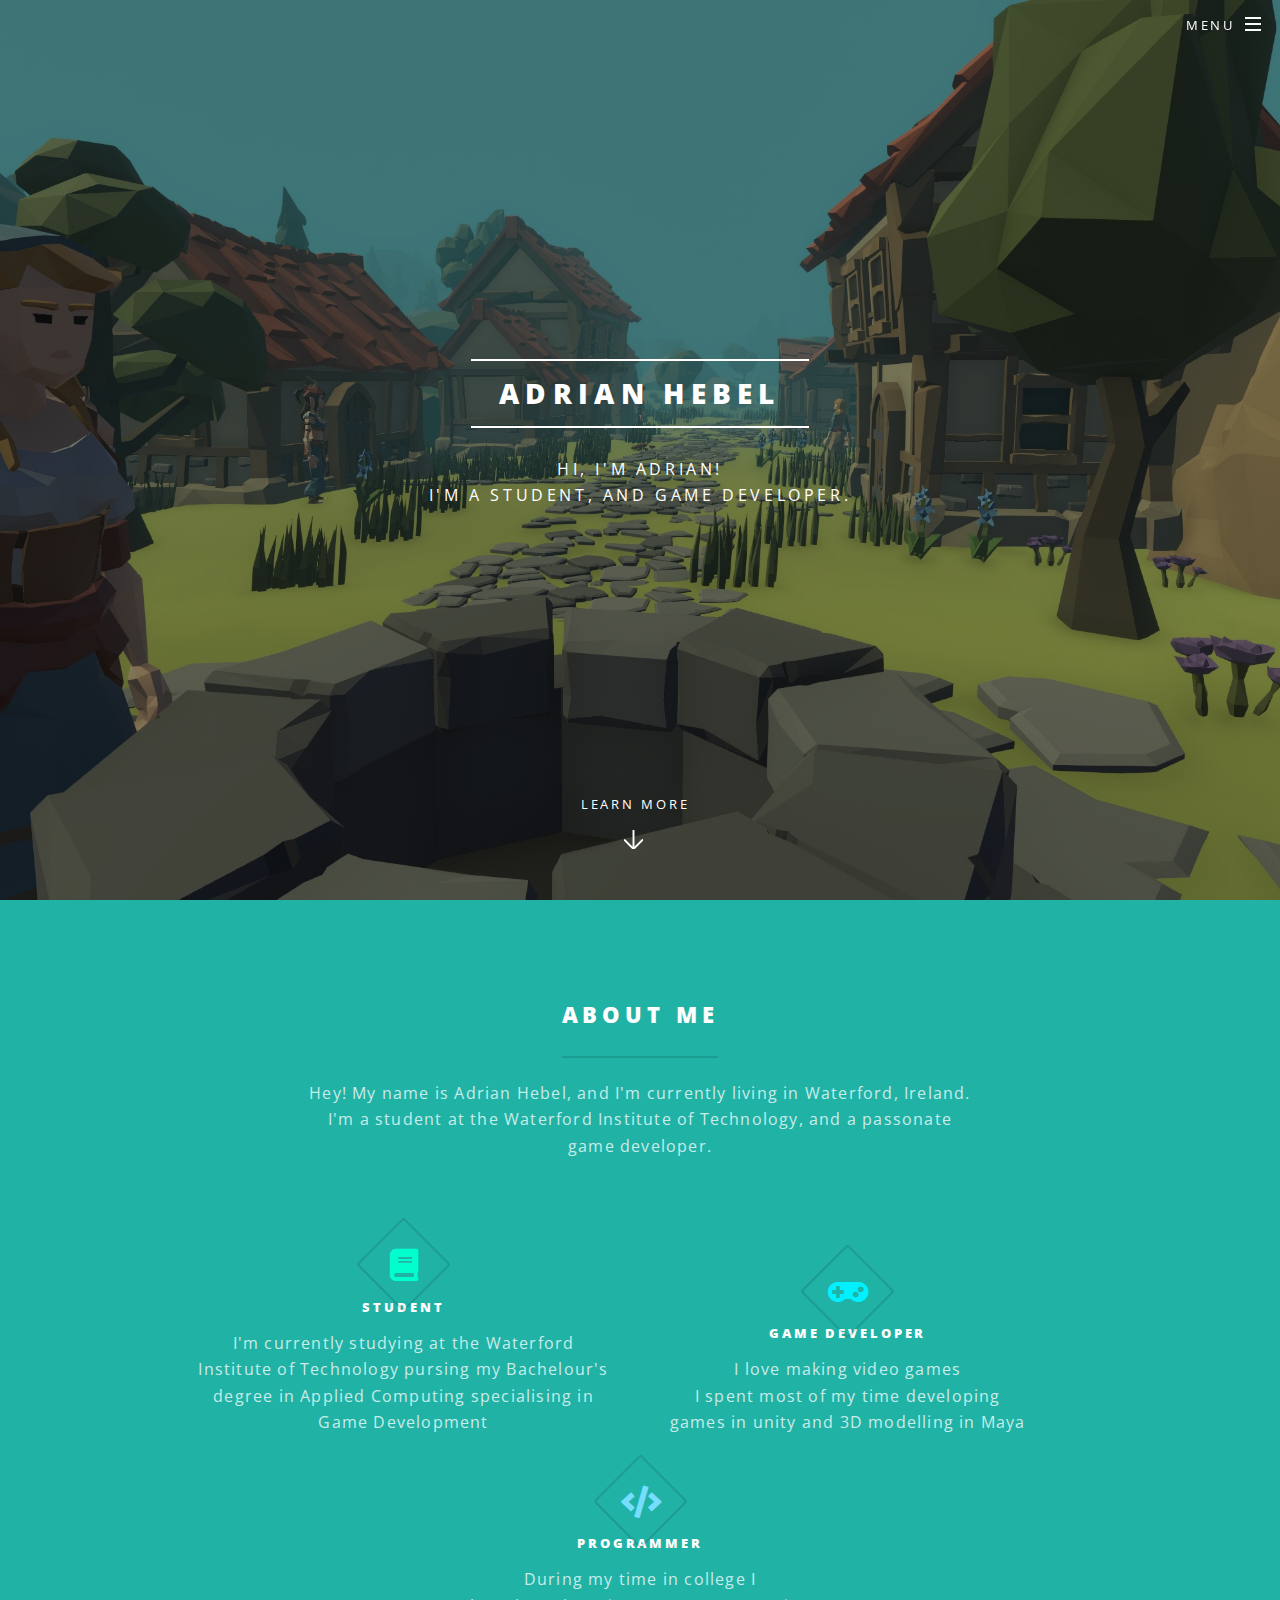
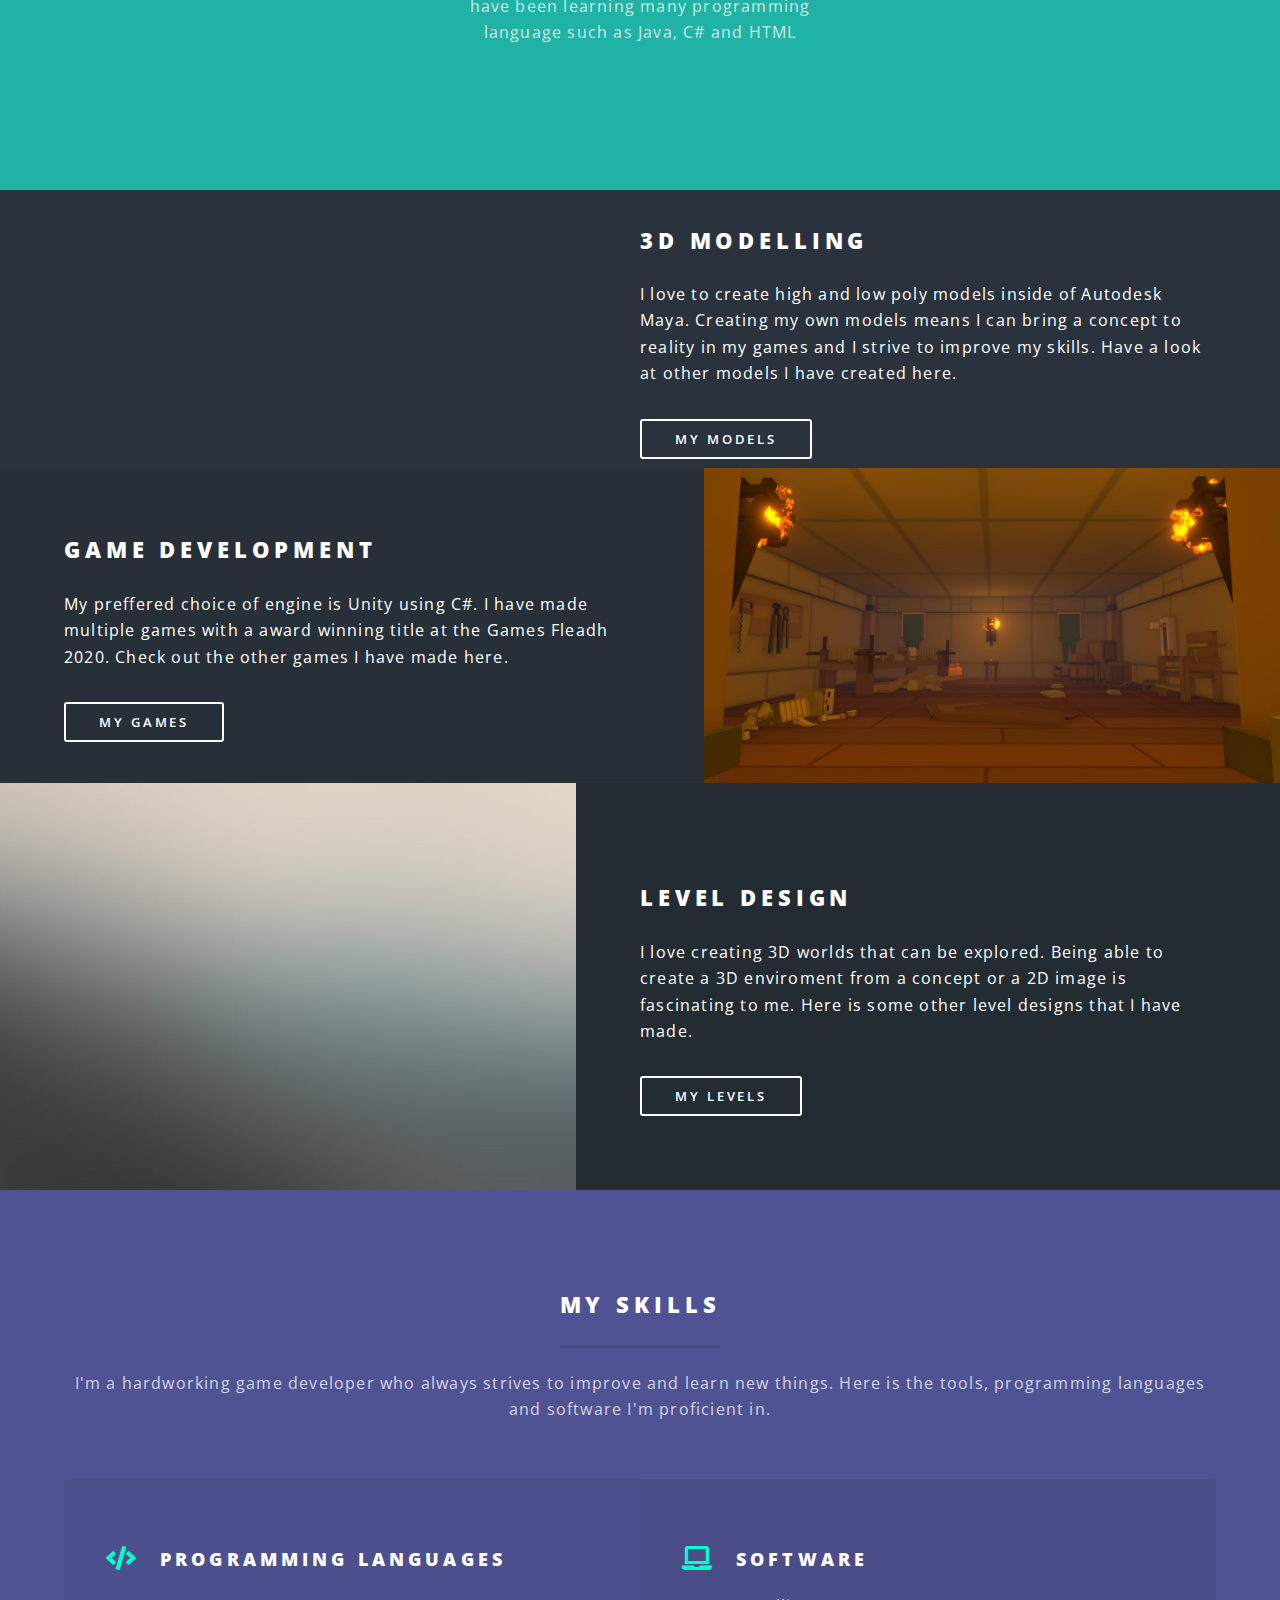
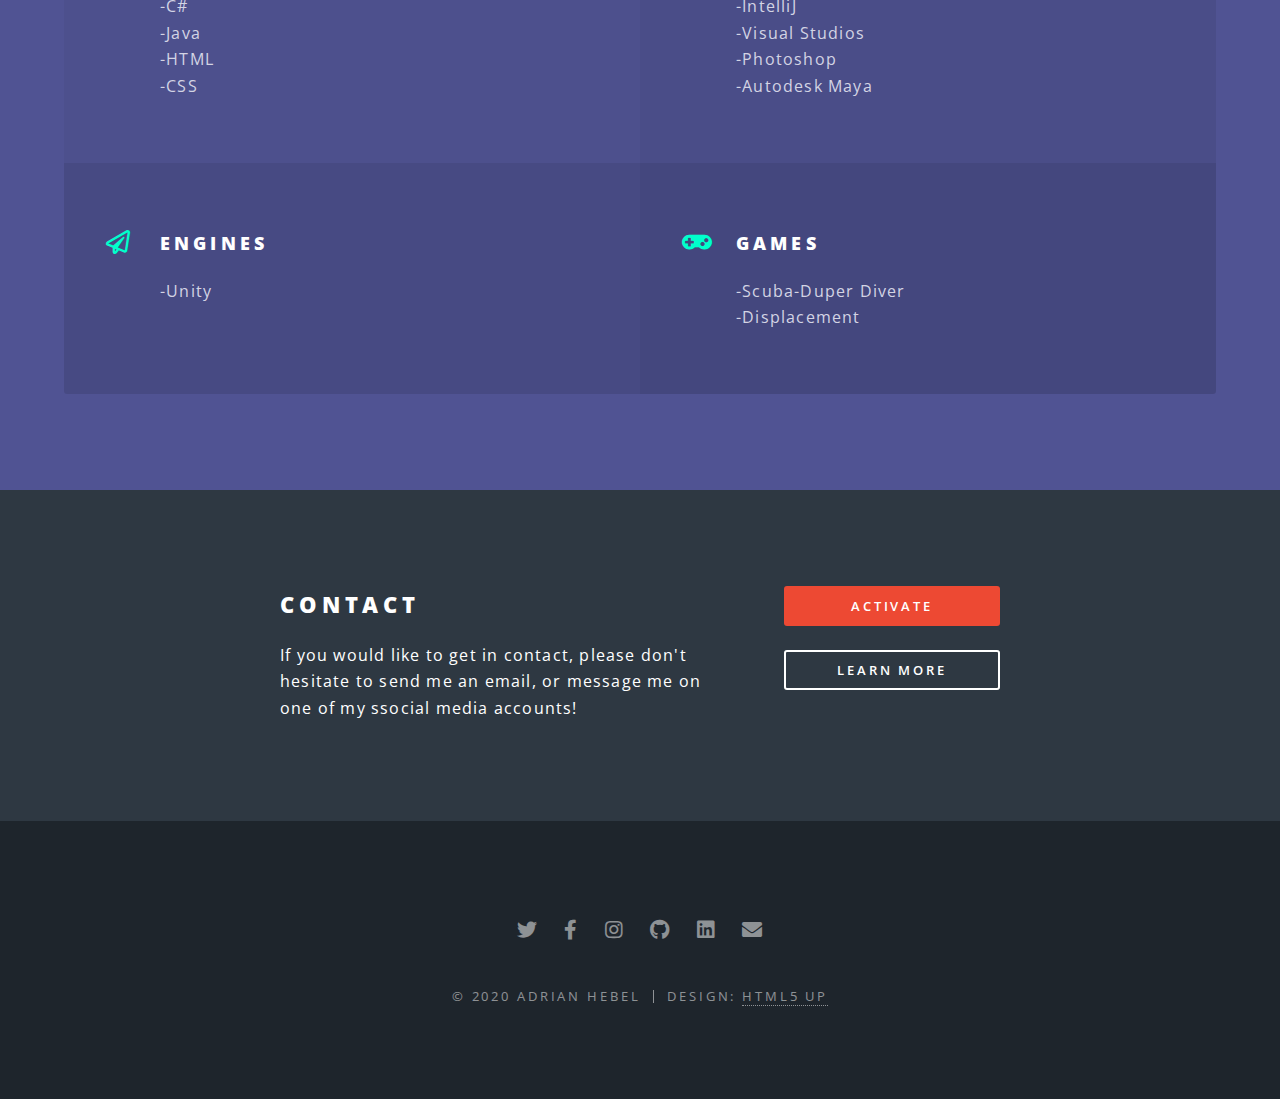
==== commit 5f41749d: "Finished" ====
--- a/index.html
+++ b/index.html
@@ -45,9 +45,9 @@
 							<p>Hi, I'm Adrian!<br />
 							I'm a student, and game developer.<br />
 							</p>
-							<ul class="actions special">
+							<!--<ul class="actions special">
 								<li><a href="#" class="button primary">Activate</a></li>
-							</ul>
+							</ul>-->
 						</div>
 						<a href="#one" class="more scrolly">Learn More</a>
 					</section>
@@ -91,21 +91,21 @@
 							<div class="image"><img src="images/Mag.jpg" alt="" /></div><div class="content">
 								<h2>3D Modelling</h2>
 								<p>I love to create high and low poly models inside of Autodesk Maya. Creating my own models means I can bring a concept to reality in my games and I strive to improve my skills. Have a look at other models I have created here.</p>
-                                <a href="#" class="button">My Models</a>
+                                <a href="3dmodelling.html" class="button">My Models</a>
 							</div>
 						</section>
 						<section class="spotlight">
 							<div class="image"><img src="images/3.jpg" alt="" /></div><div class="content">
 								<h2>Game Development</h2>
 								<p>My preffered choice of engine is Unity using C#. I have made multiple games with a award winning title at the Games Fleadh 2020. Check out the other games I have made here.</p>
-                                <a href="#" class="button">My Games</a>
+                                <a href="gamejam.html" class="button">My Games</a>
 							</div>
 						</section>
 						<section class="spotlight">
 							<div class="image"><img src="images/pic03.jpg" alt="" /></div><div class="content">
 								<h2>Level Design</h2>
 								<p>I love creating 3D worlds that can be explored. Being able to create a 3D enviroment from a concept or a 2D image is fascinating to me. Here is some other level designs that I have made.</p>
-                                <a href="#" class="button">My Levels</a>
+                                <a href="leveldesign.html" class="button">My Levels</a>
 							</div>
 						</section>
 					</section>
@@ -171,7 +171,7 @@
 							<li><a href="https://www.instagram.com/mrspeedy68/?hl=en" class="icon brands fa-instagram"><span class="label">Instagram</span></a></li>
 							<li><a href="https://github.com/MrSpeedy68" class="icon brands fa-github"><span class="label">Github</span></a></li>
                             <li><a href="#" class="icon brands fa-linkedin"><span class="label">LinkedIn</span></a></li>
-							<li><a href="adrianhebel68@gmail.com" class="icon solid fa-envelope"><span class="label">Email</span></a></li>
+							<li><a href="mailto:adrianhebel68@gmail.com" class="icon solid fa-envelope"><span class="label">Email</span></a></li>
 						</ul>
 						<ul class="copyright">
 							<li>&copy; 2020 Adrian hebel</li><li>Design: <a href="http://html5up.net">HTML5 UP</a></li>
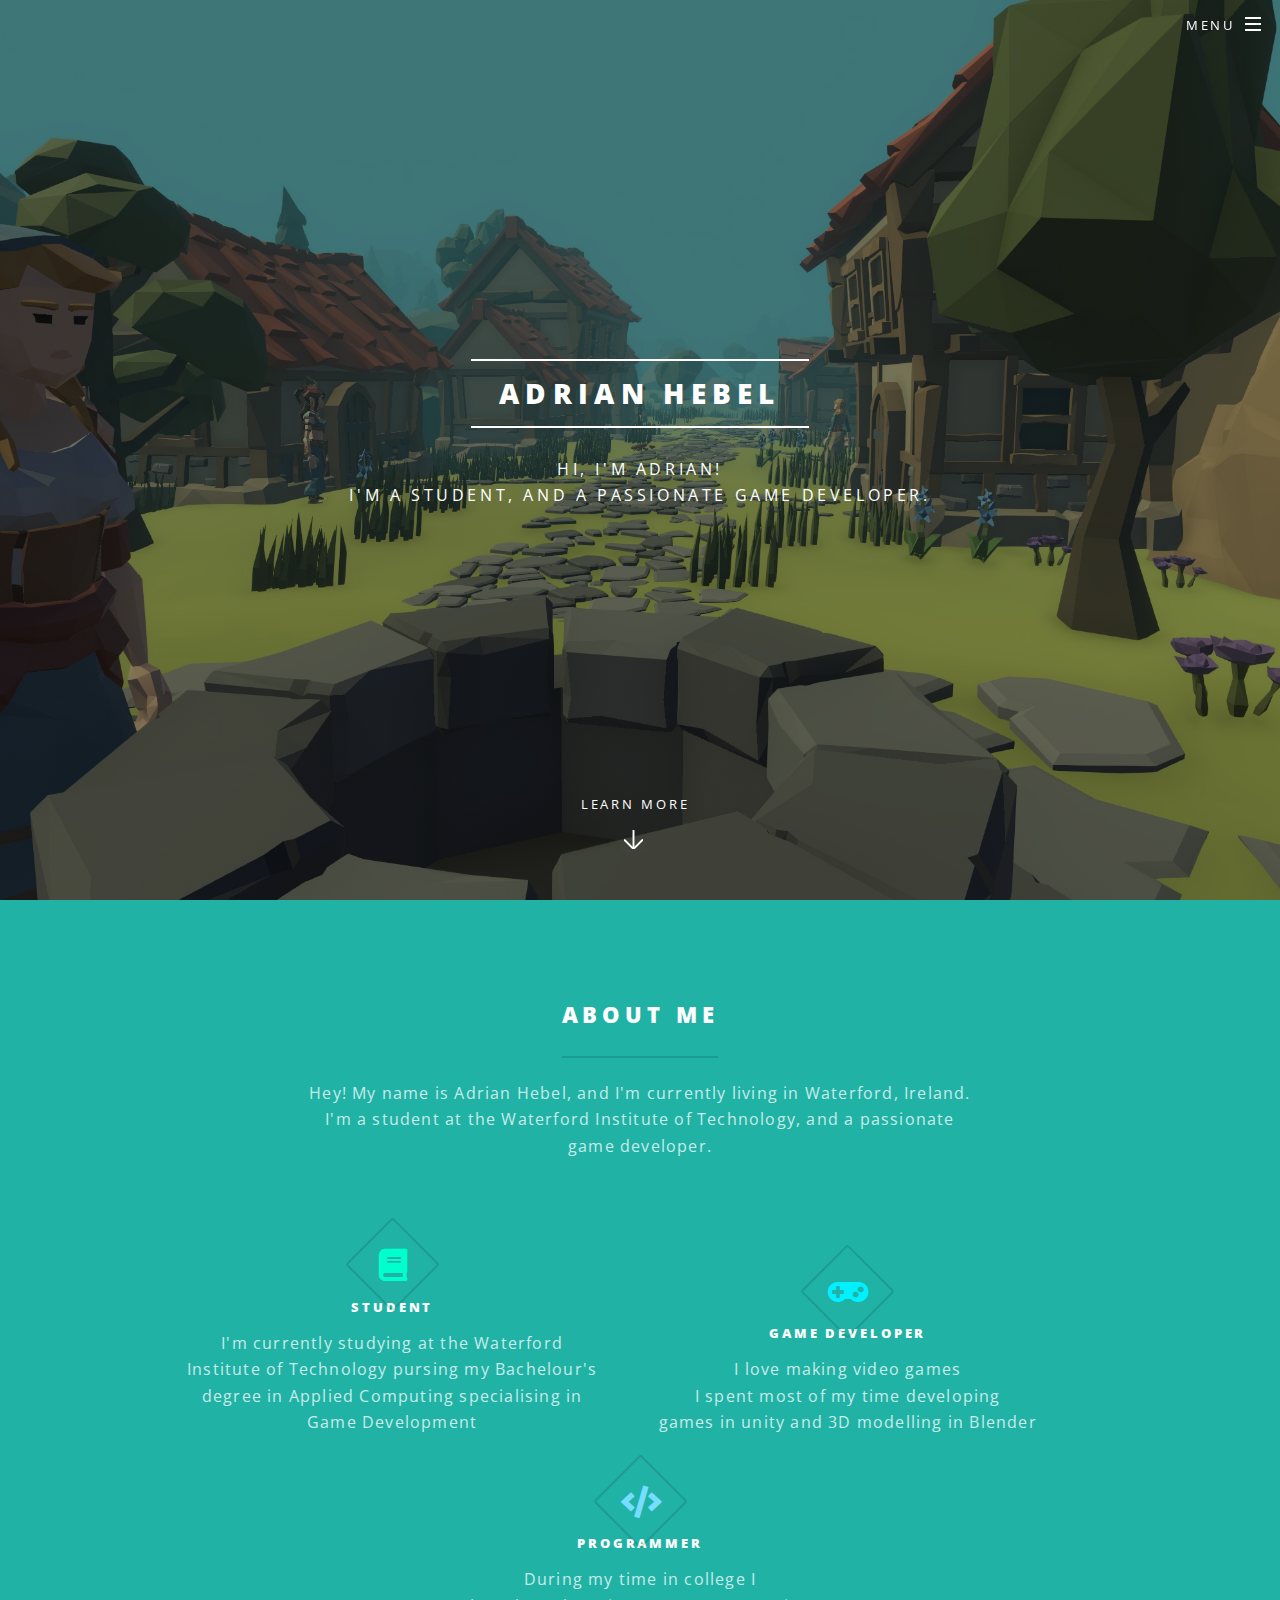
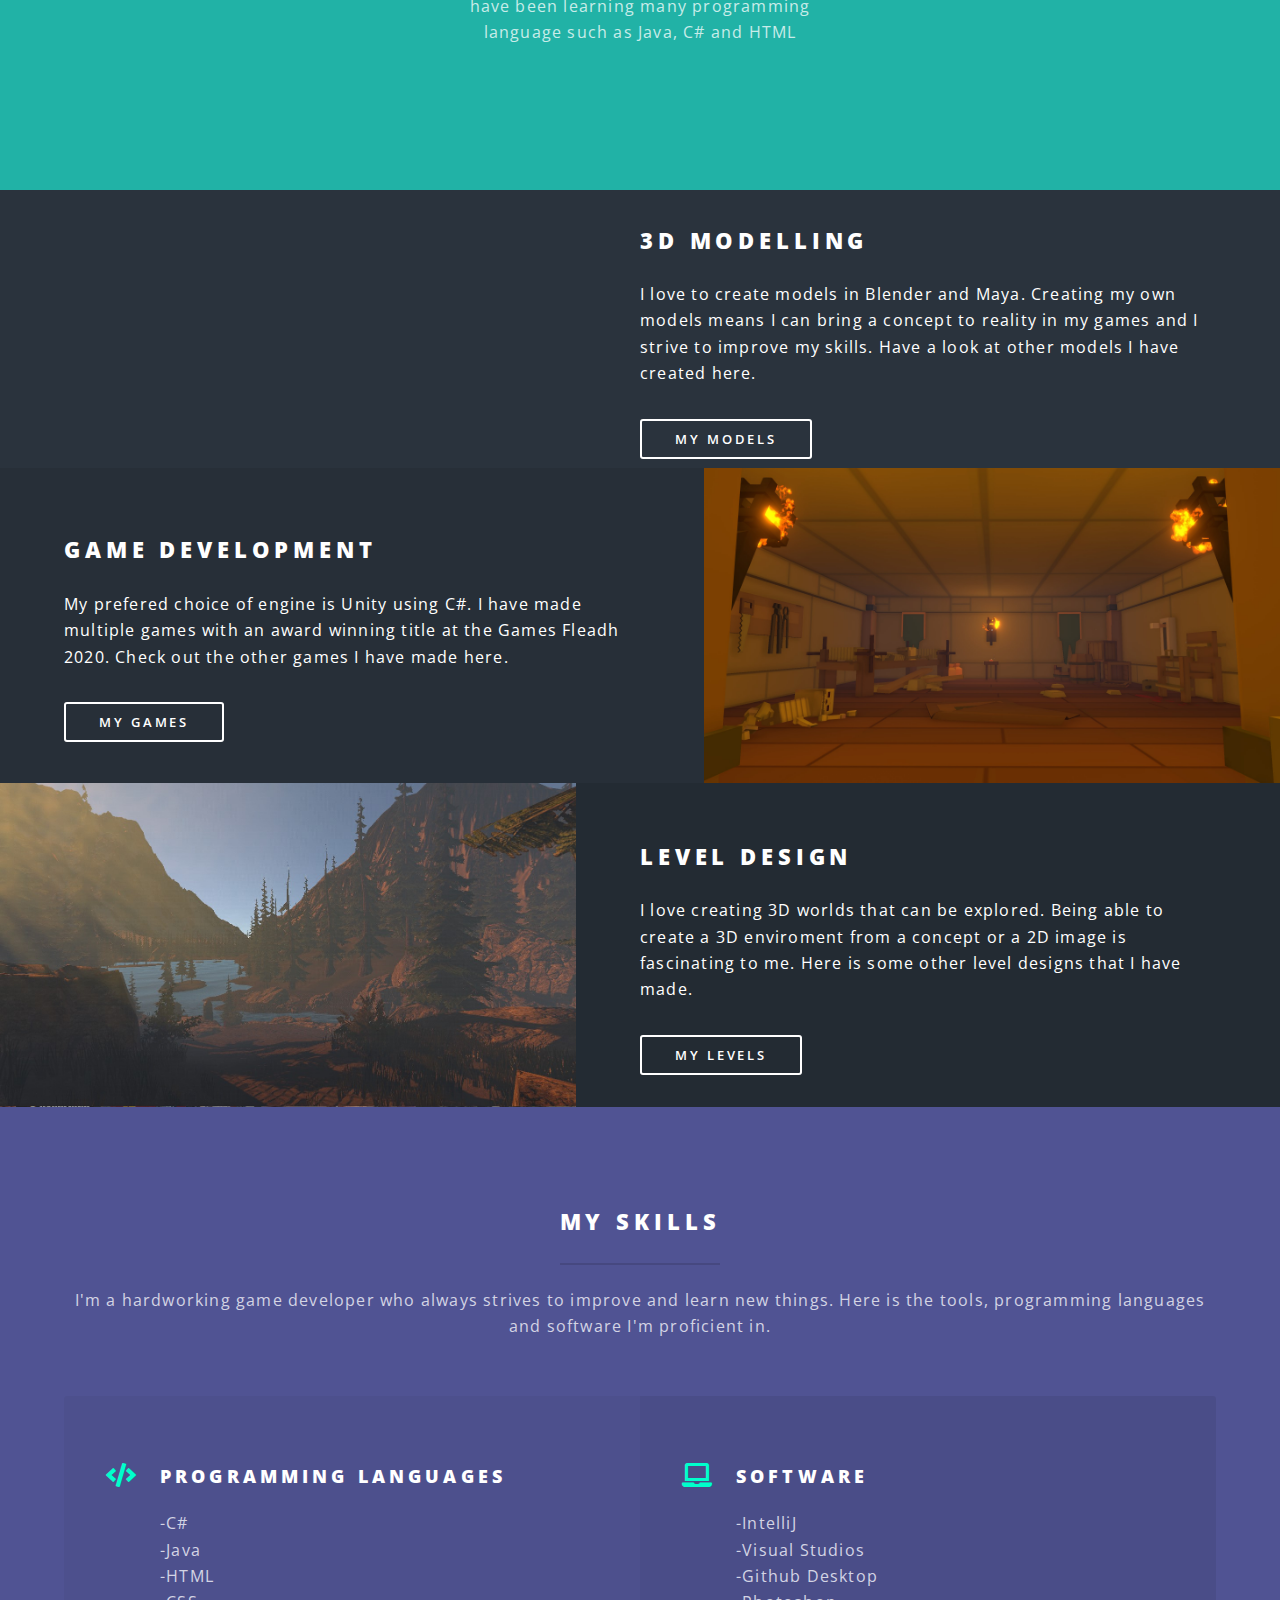
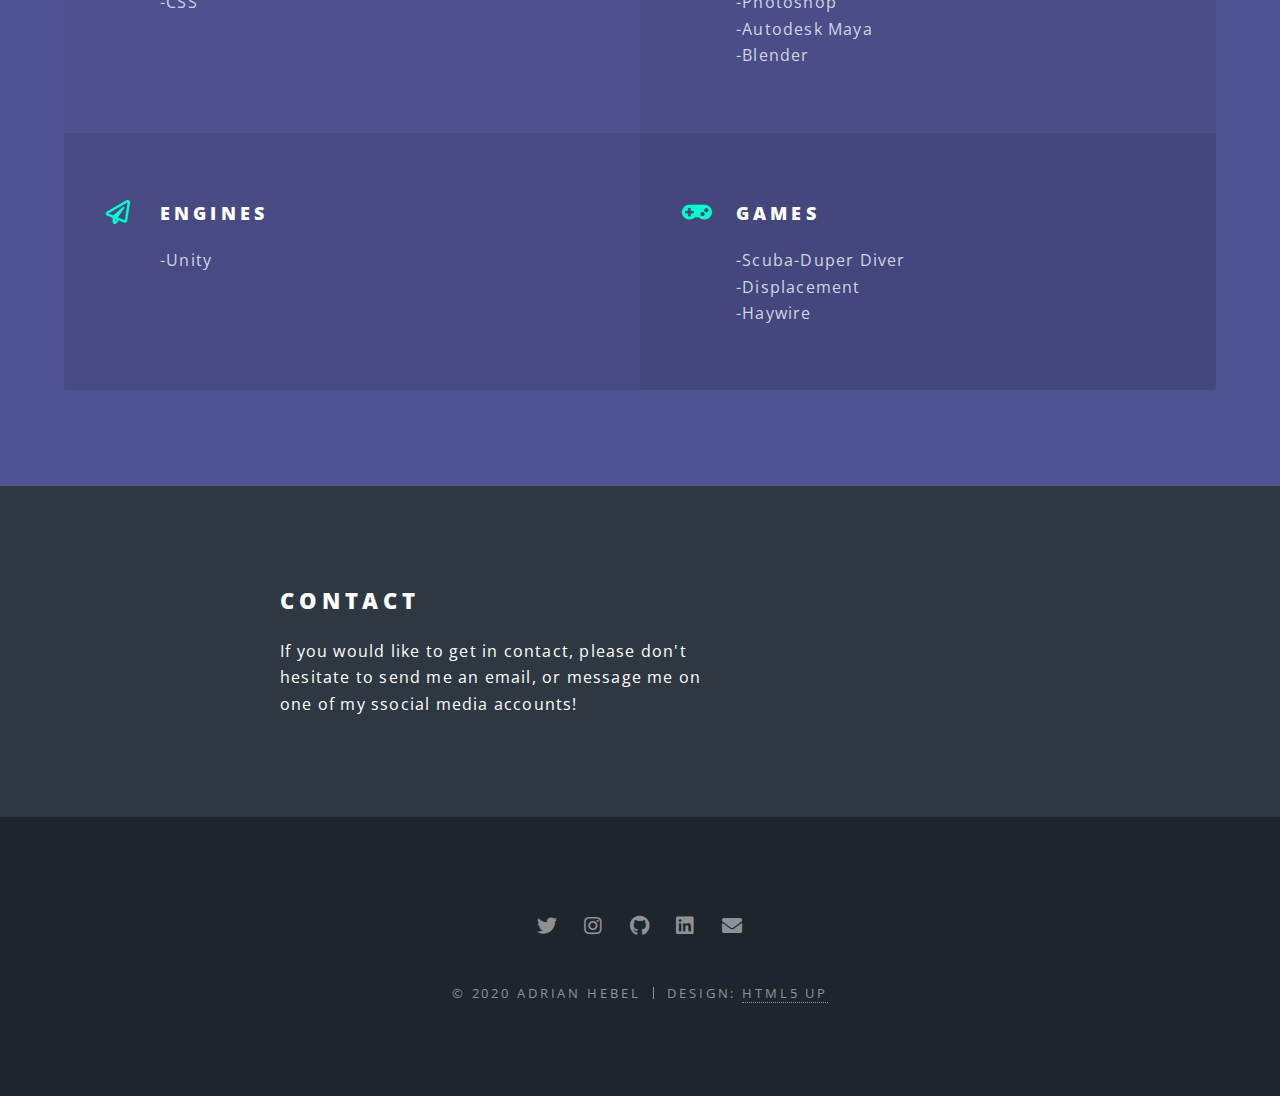
==== commit df7216da: "Haywire update" ====
--- a/index.html
+++ b/index.html
@@ -43,7 +43,7 @@
 						<div class="inner">
 							<h2>Adrian Hebel</h2>
 							<p>Hi, I'm Adrian!<br />
-							I'm a student, and game developer.<br />
+							I'm a student, and a passionate game developer.<br />
 							</p>
 							<!--<ul class="actions special">
 								<li><a href="#" class="button primary">Activate</a></li>
@@ -58,7 +58,7 @@
 							<header class="major">
 								<h2>About Me</h2>
 								<p>Hey! My name is Adrian Hebel, and I'm currently living in Waterford, Ireland.<br />
-								I'm a student at the Waterford Institute of Technology, and a passonate<br /> 
+								I'm a student at the Waterford Institute of Technology, and a passionate<br /> 
                                 game developer.</p>
 							</header>
 							<ul class="icons major">
@@ -73,7 +73,7 @@
                                 <h5>Game Developer</h5>
                                     <p>I love making video games <br />
                                     I spent most of my time developing <br />
-                                    games in unity and 3D modelling in Maya</p>
+                                    games in unity and 3D modelling in Blender</p>
                                 </li>
 								<li><span class="icon solid fa-code major style3"><span class="label">Coding</span></span>
                                 <h5>Programmer</h5>
@@ -90,19 +90,19 @@
 						<section class="spotlight">
 							<div class="image"><img src="images/Mag.jpg" alt="" /></div><div class="content">
 								<h2>3D Modelling</h2>
-								<p>I love to create high and low poly models inside of Autodesk Maya. Creating my own models means I can bring a concept to reality in my games and I strive to improve my skills. Have a look at other models I have created here.</p>
+								<p>I love to create models in Blender and Maya. Creating my own models means I can bring a concept to reality in my games and I strive to improve my skills. Have a look at other models I have created here.</p>
                                 <a href="3dmodelling.html" class="button">My Models</a>
 							</div>
 						</section>
 						<section class="spotlight">
 							<div class="image"><img src="images/3.jpg" alt="" /></div><div class="content">
 								<h2>Game Development</h2>
-								<p>My preffered choice of engine is Unity using C#. I have made multiple games with a award winning title at the Games Fleadh 2020. Check out the other games I have made here.</p>
+								<p>My prefered choice of engine is Unity using C#. I have made multiple games with an award winning title at the Games Fleadh 2020. Check out the other games I have made here.</p>
                                 <a href="gamejam.html" class="button">My Games</a>
 							</div>
 						</section>
 						<section class="spotlight">
-							<div class="image"><img src="images/pic03.jpg" alt="" /></div><div class="content">
+							<div class="image"><img src="images/sky2.jpg" alt="" /></div><div class="content">
 								<h2>Level Design</h2>
 								<p>I love creating 3D worlds that can be explored. Being able to create a 3D enviroment from a concept or a 2D image is fascinating to me. Here is some other level designs that I have made.</p>
                                 <a href="leveldesign.html" class="button">My Levels</a>
@@ -131,8 +131,11 @@
 									<h3>Software</h3>
 									<p> -IntelliJ<br />
                                         -Visual Studios<br />
+                                        -Github Desktop<br />
                                         -Photoshop<br />
-                                        -Autodesk Maya<br /></p>
+                                        -Autodesk Maya<br />
+                                        -Blender<br />
+                                    </p>
 								</li>
 								<li class="icon fa-paper-plane">
 									<h3>Engines</h3>
@@ -143,6 +146,7 @@
 									<h3>Games</h3>
 									<p>-Scuba-Duper Diver<br />
                                         -Displacement<br />
+                                        -Haywire<br />
                                         </p>
 								</li>
 							</ul>
@@ -156,10 +160,6 @@
 								<h2>Contact</h2>
 								<p>If you would like to get in contact, please don't hesitate to send me an email, or message me on one of my ssocial media accounts!</p>
 							</header>
-							<ul class="actions stacked">
-								<li><a href="#" class="button fit primary">Activate</a></li>
-								<li><a href="#" class="button fit">Learn More</a></li>
-							</ul>
 						</div>
 					</section>
 
@@ -167,7 +167,8 @@
 					<footer id="footer">
 						<ul class="icons">
 							<li><a href="https://twitter.com/MrSpeedy68" class="icon brands fa-twitter"><span class="label">Twitter</span></a></li>
-							<li><a href="https://www.facebook.com/adrian.hebel.77" class="icon brands fa-facebook-f"><span class="label">Facebook</span></a></li>
+							<!--<li><a href="https://www.facebook.com/adrian.hebel.77" class="icon brands fa-facebook-f"><span class="label">Facebook</span></a></li>
+-->
 							<li><a href="https://www.instagram.com/mrspeedy68/?hl=en" class="icon brands fa-instagram"><span class="label">Instagram</span></a></li>
 							<li><a href="https://github.com/MrSpeedy68" class="icon brands fa-github"><span class="label">Github</span></a></li>
                             <li><a href="#" class="icon brands fa-linkedin"><span class="label">LinkedIn</span></a></li>
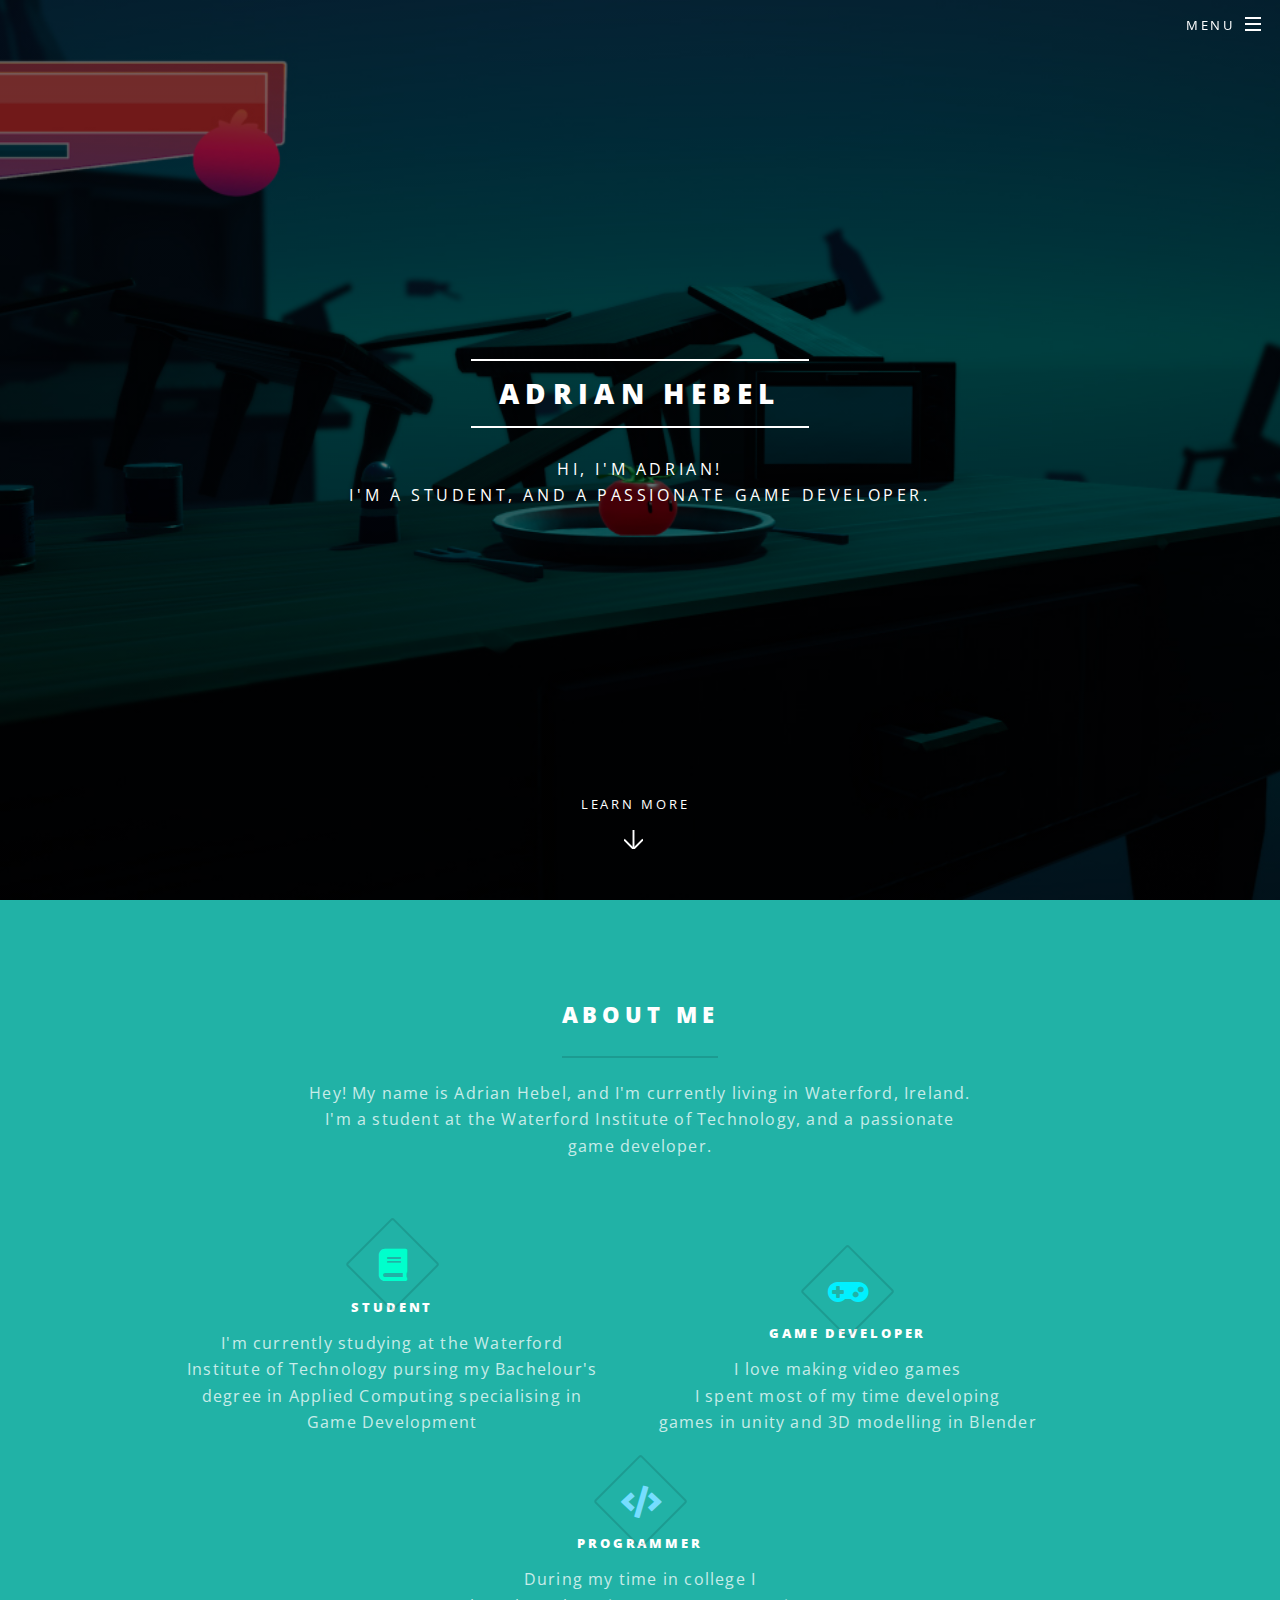
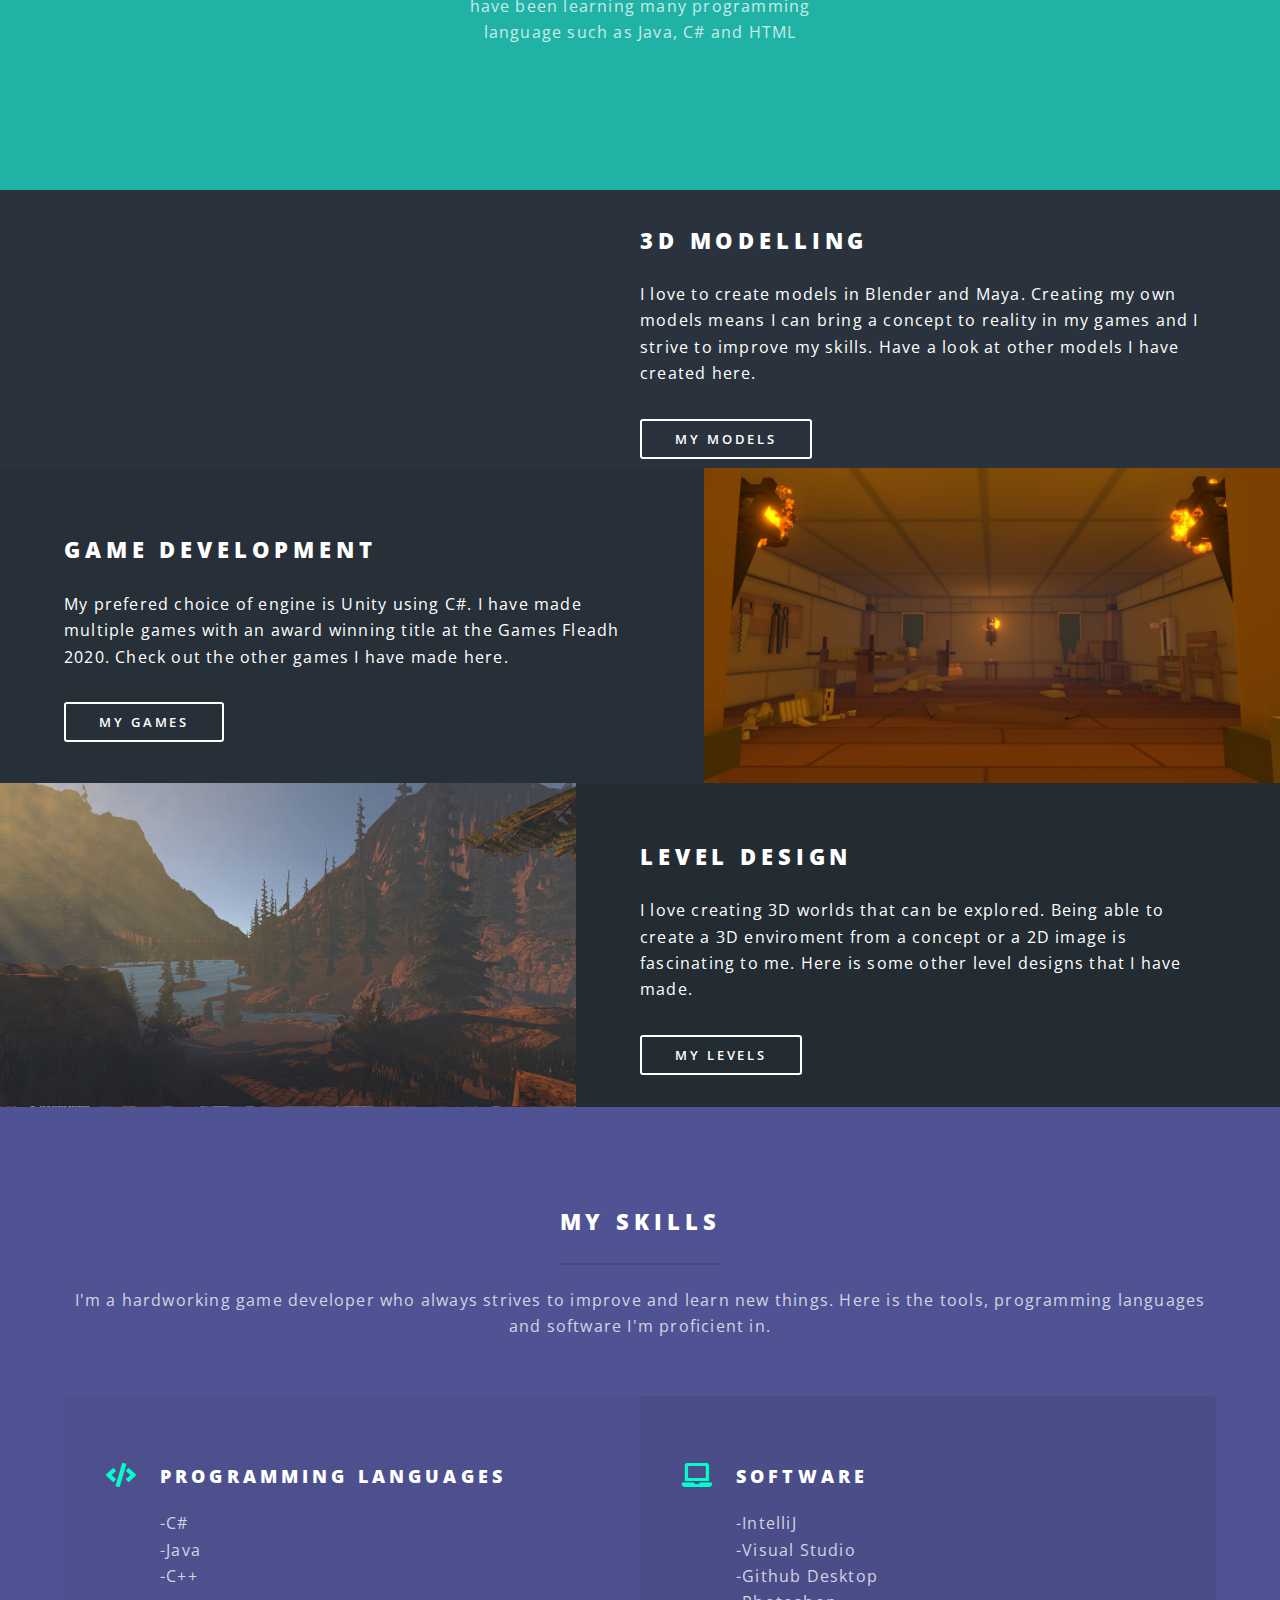
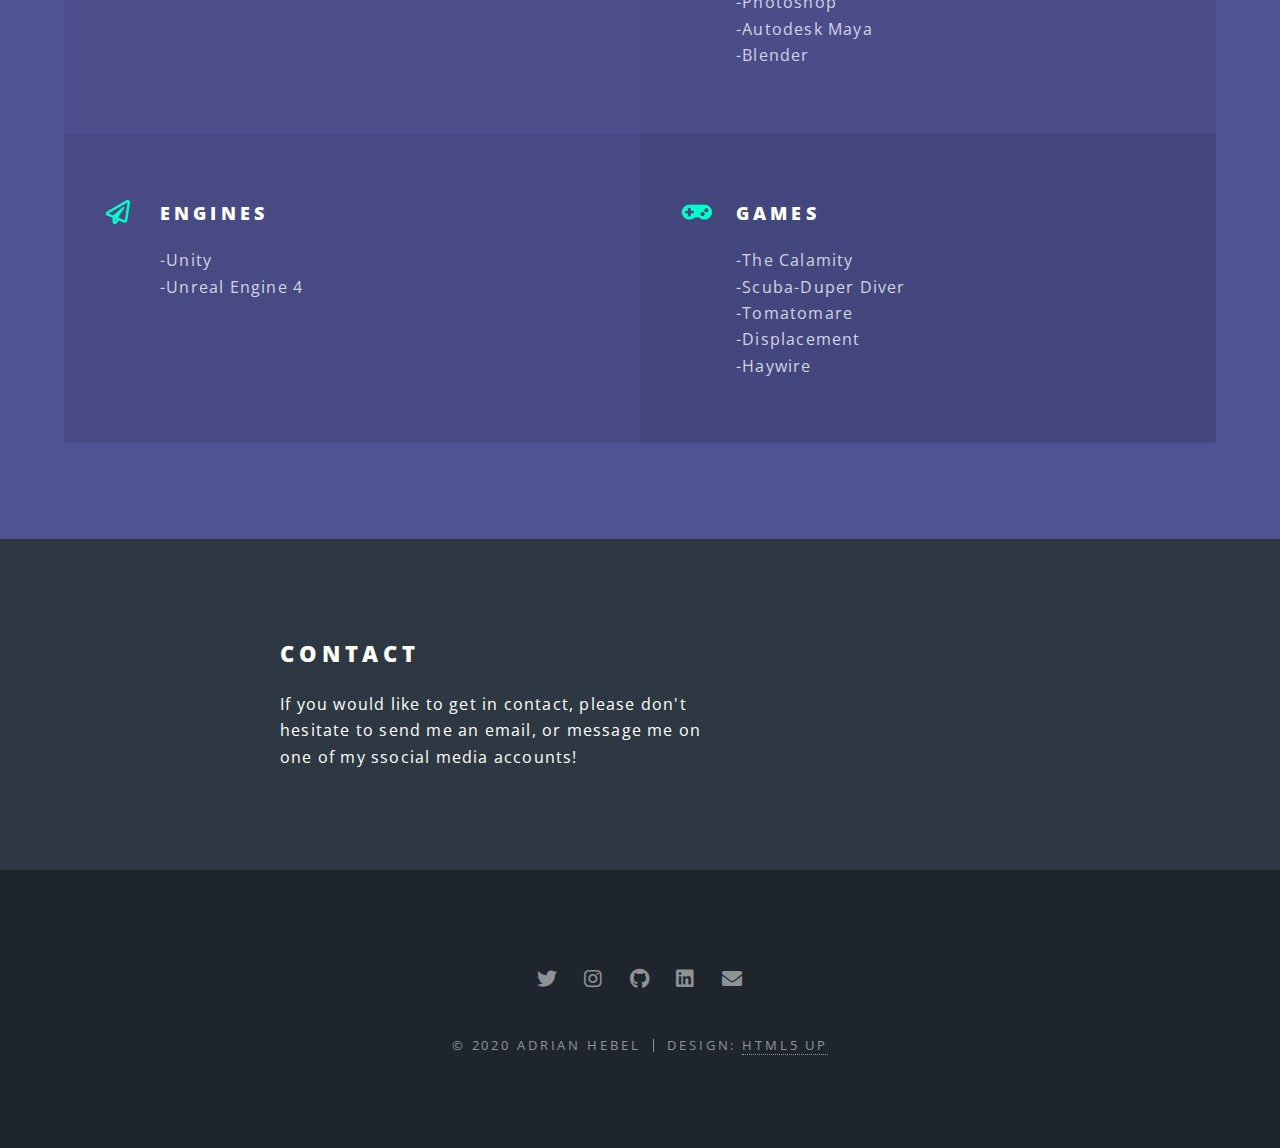
==== commit 0c476330: "The Calamity Update" ====
--- a/index.html
+++ b/index.html
@@ -30,7 +30,7 @@
 											<li><a href="gamejam.html">Game Jams / Games Fleadh</a></li>
 											<li><a href="3dmodelling.html">3D Modelling</a></li>
 											<li><a href="leveldesign.html">Level Design</a></li>
-											<li><a href="personalprojects.html">Personal Projects</a></li>
+								<!--		<li><a href="personalprojects.html">Personal Projects</a></li> -->
 										</ul>
 									</div>
 								</li>
@@ -122,15 +122,14 @@
 									<h3>Programming Languages</h3>
 									<p>-C#<br />
                                         -Java<br />
-                                        -HTML<br />
-                                        -CSS<br />
+                                        -C++<br />
                                     </p>
                                     
 								</li>
 								<li class="icon solid fa-laptop">
 									<h3>Software</h3>
 									<p> -IntelliJ<br />
-                                        -Visual Studios<br />
+                                        -Visual Studio<br />
                                         -Github Desktop<br />
                                         -Photoshop<br />
                                         -Autodesk Maya<br />
@@ -140,11 +139,14 @@
 								<li class="icon fa-paper-plane">
 									<h3>Engines</h3>
 									<p>-Unity<br />
+                                       -Unreal Engine 4<br />
                                         </p>
 								</li>
 								<li class="icon solid fa-gamepad">
 									<h3>Games</h3>
-									<p>-Scuba-Duper Diver<br />
+									<p> -The Calamity<br />
+                                        -Scuba-Duper Diver<br />
+                                        -Tomatomare<br />
                                         -Displacement<br />
                                         -Haywire<br />
                                         </p>
@@ -169,9 +171,9 @@
 							<li><a href="https://twitter.com/MrSpeedy68" class="icon brands fa-twitter"><span class="label">Twitter</span></a></li>
 							<!--<li><a href="https://www.facebook.com/adrian.hebel.77" class="icon brands fa-facebook-f"><span class="label">Facebook</span></a></li>
 -->
-							<li><a href="https://www.instagram.com/mrspeedy68/?hl=en" class="icon brands fa-instagram"><span class="label">Instagram</span></a></li>
+							<li><a href="https://www.instagram.com/mrspeedy_design/" class="icon brands fa-instagram"><span class="label">Instagram</span></a></li>
 							<li><a href="https://github.com/MrSpeedy68" class="icon brands fa-github"><span class="label">Github</span></a></li>
-                            <li><a href="#" class="icon brands fa-linkedin"><span class="label">LinkedIn</span></a></li>
+                            <li><a href="https://www.linkedin.com/in/adrian-hebel-6a53991b5/" class="icon brands fa-linkedin"><span class="label">LinkedIn</span></a></li>
 							<li><a href="mailto:adrianhebel68@gmail.com" class="icon solid fa-envelope"><span class="label">Email</span></a></li>
 						</ul>
 						<ul class="copyright">
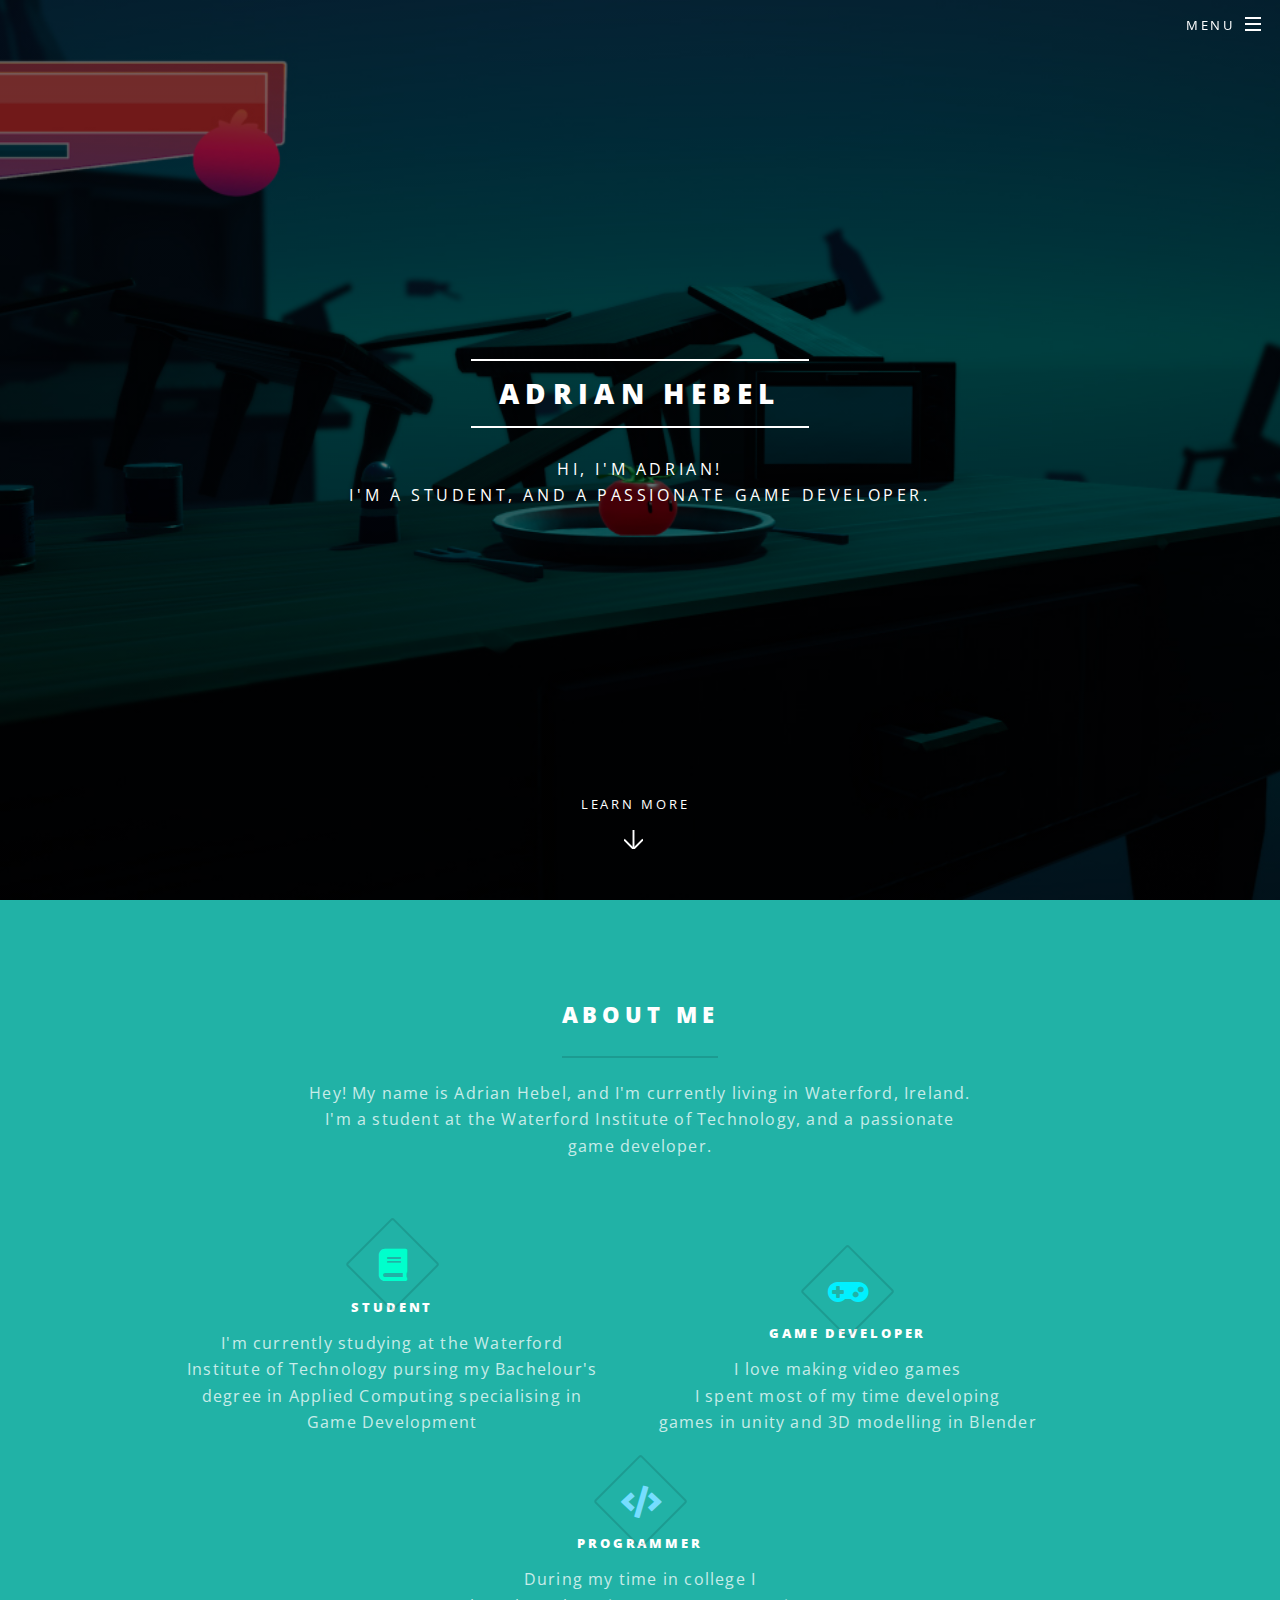
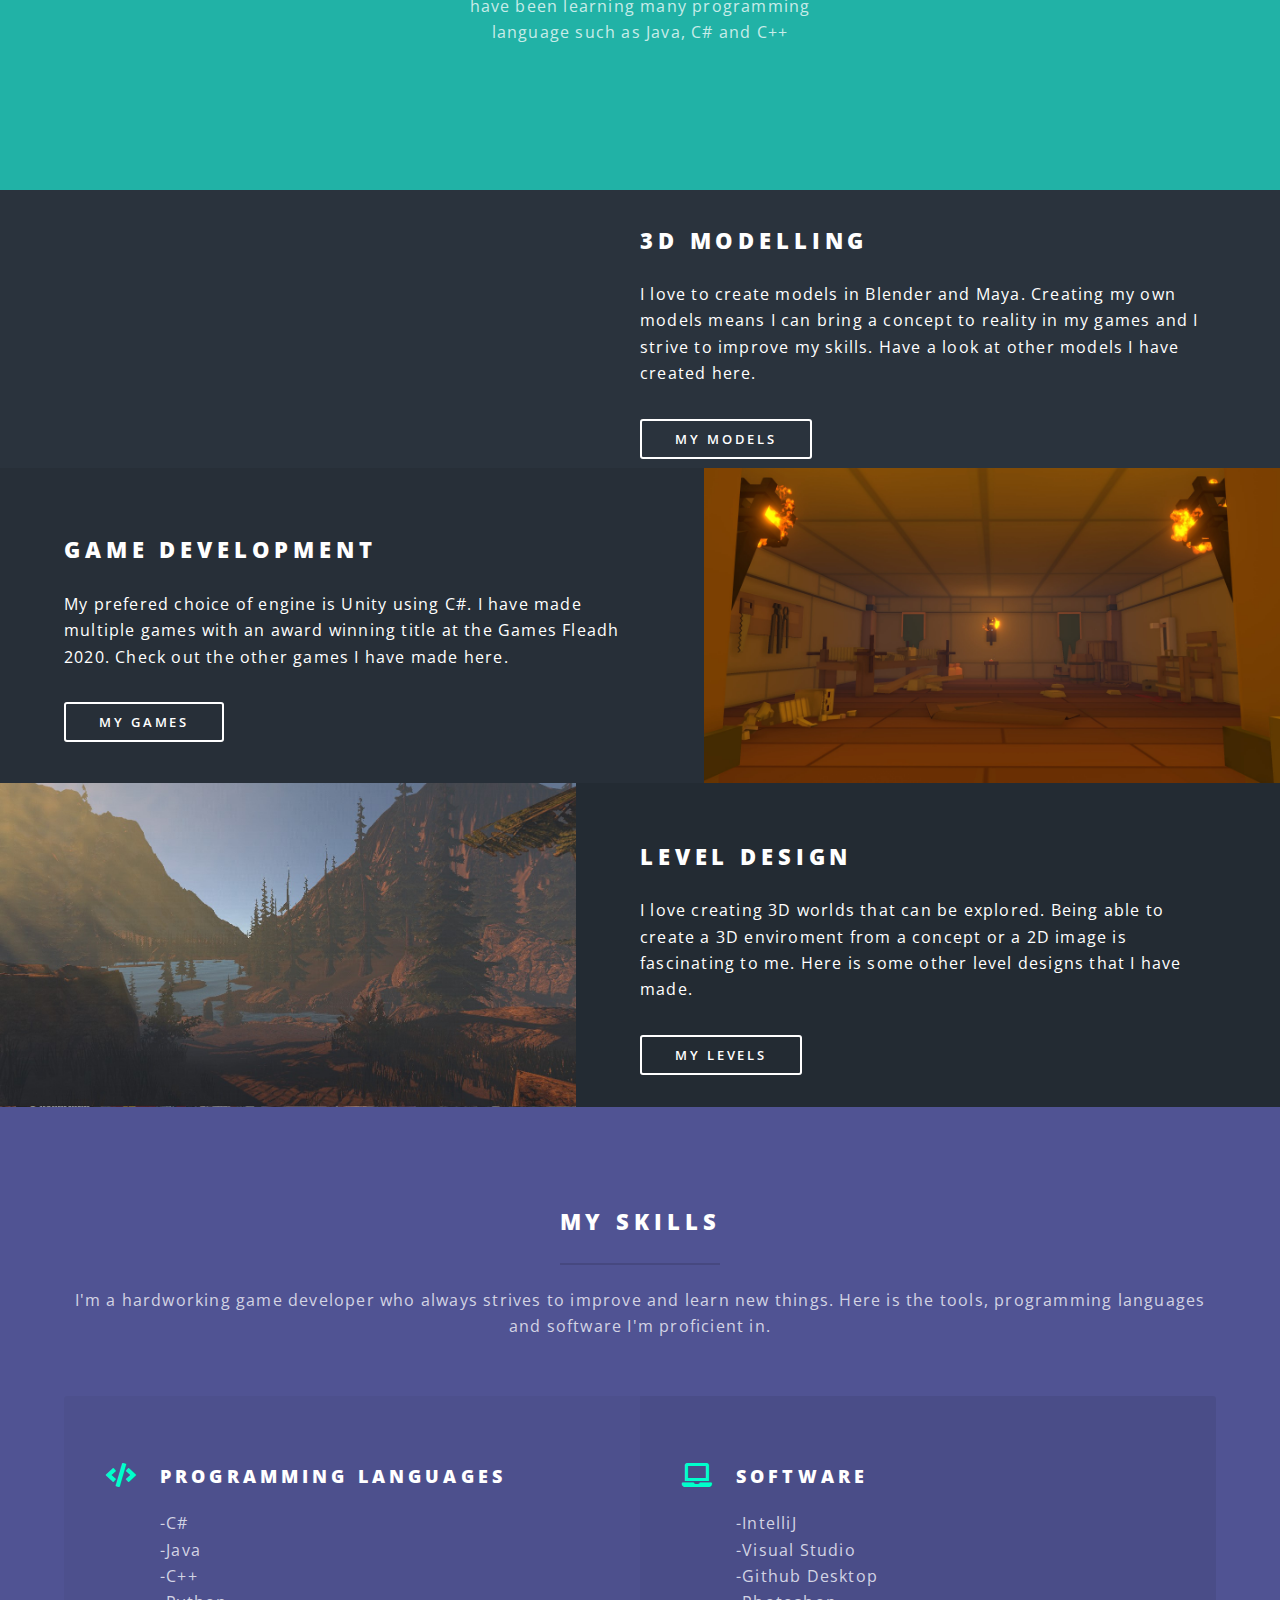
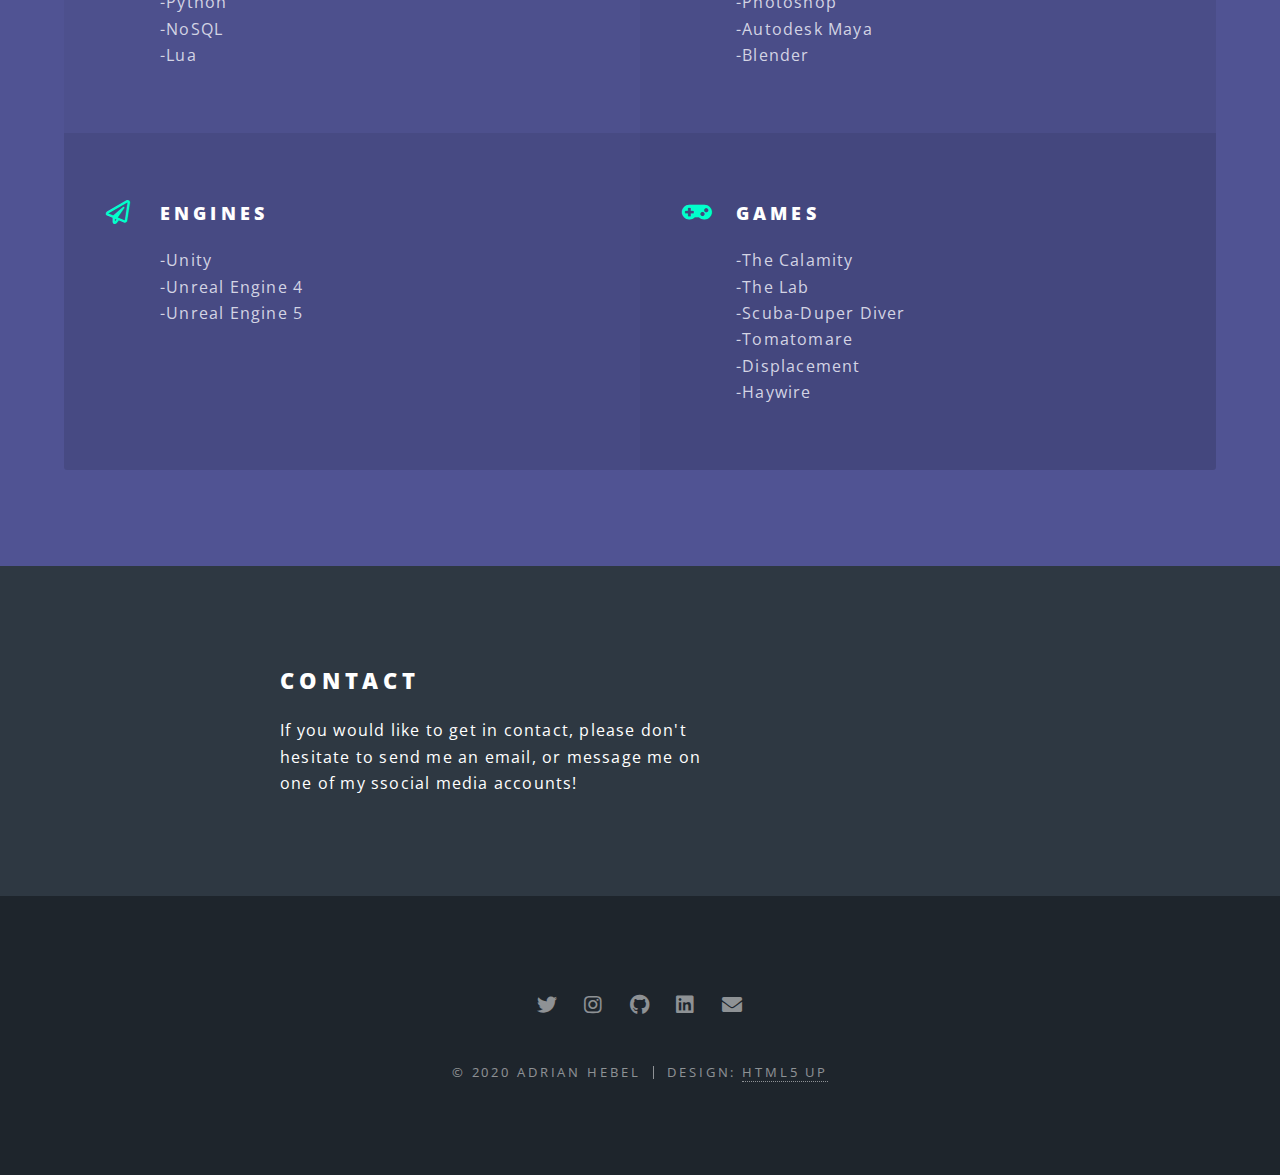
==== commit 12e0d978: "WorkExp Update" ====
--- a/index.html
+++ b/index.html
@@ -30,6 +30,8 @@
 											<li><a href="gamejam.html">Game Jams / Games Fleadh</a></li>
 											<li><a href="3dmodelling.html">3D Modelling</a></li>
 											<li><a href="leveldesign.html">Level Design</a></li>
+                                            <li><a href="personalprojects.html">Personal Projects</a></li>
+                                            <li><a href="workexperience.html">Work Experience</a></li>
 								<!--		<li><a href="personalprojects.html">Personal Projects</a></li> -->
 										</ul>
 									</div>
@@ -79,7 +81,7 @@
                                 <h5>Programmer</h5>
                                     <p>During my time in college I <br />
                                     have been learning many programming <br />
-                                    language such as Java, C# and HTML </p>
+                                    language such as Java, C# and C++ </p>
                                 </li>
 							</ul>
 						</div>
@@ -123,6 +125,10 @@
 									<p>-C#<br />
                                         -Java<br />
                                         -C++<br />
+                                        -Python<br />
+                                        -NoSQL<br />
+                                        -Lua<br />
+                                        
                                     </p>
                                     
 								</li>
@@ -140,11 +146,13 @@
 									<h3>Engines</h3>
 									<p>-Unity<br />
                                        -Unreal Engine 4<br />
+                                        -Unreal Engine 5<br />
                                         </p>
 								</li>
 								<li class="icon solid fa-gamepad">
 									<h3>Games</h3>
 									<p> -The Calamity<br />
+                                        -The Lab<br />
                                         -Scuba-Duper Diver<br />
                                         -Tomatomare<br />
                                         -Displacement<br />
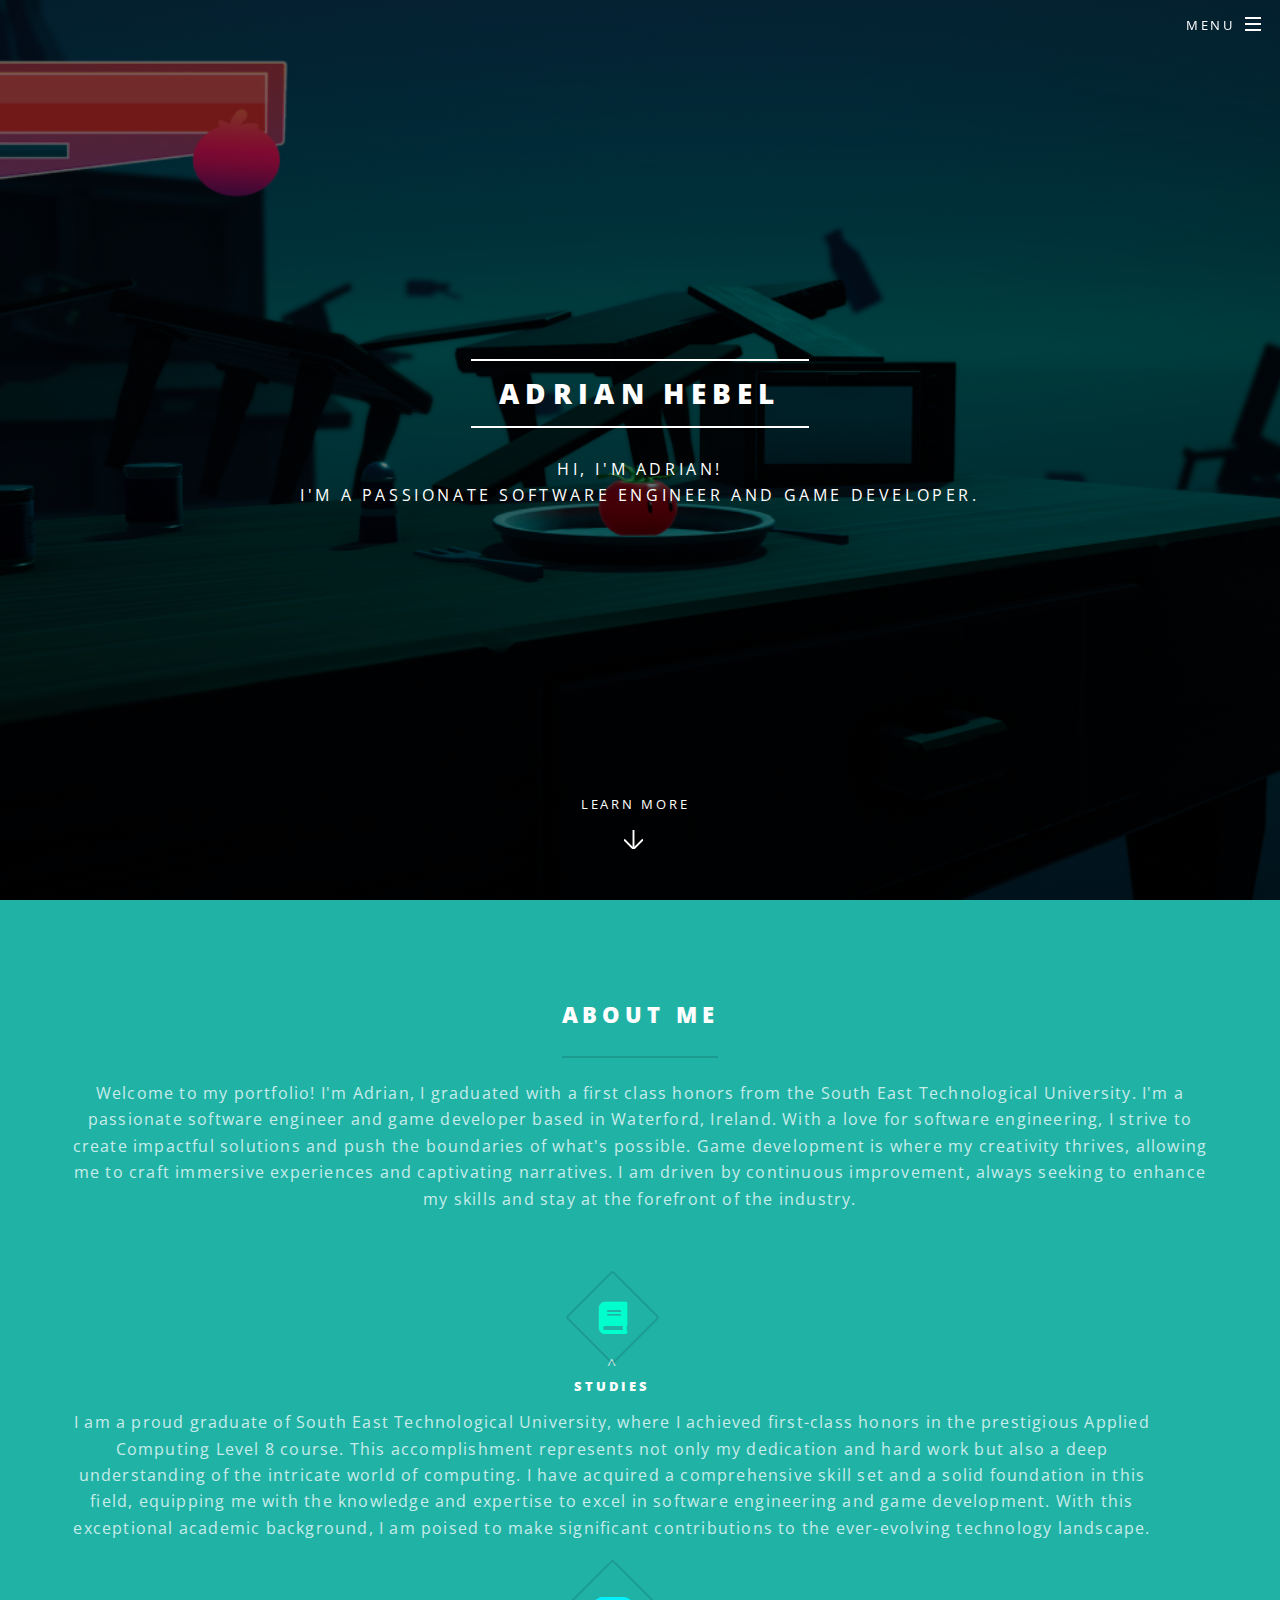
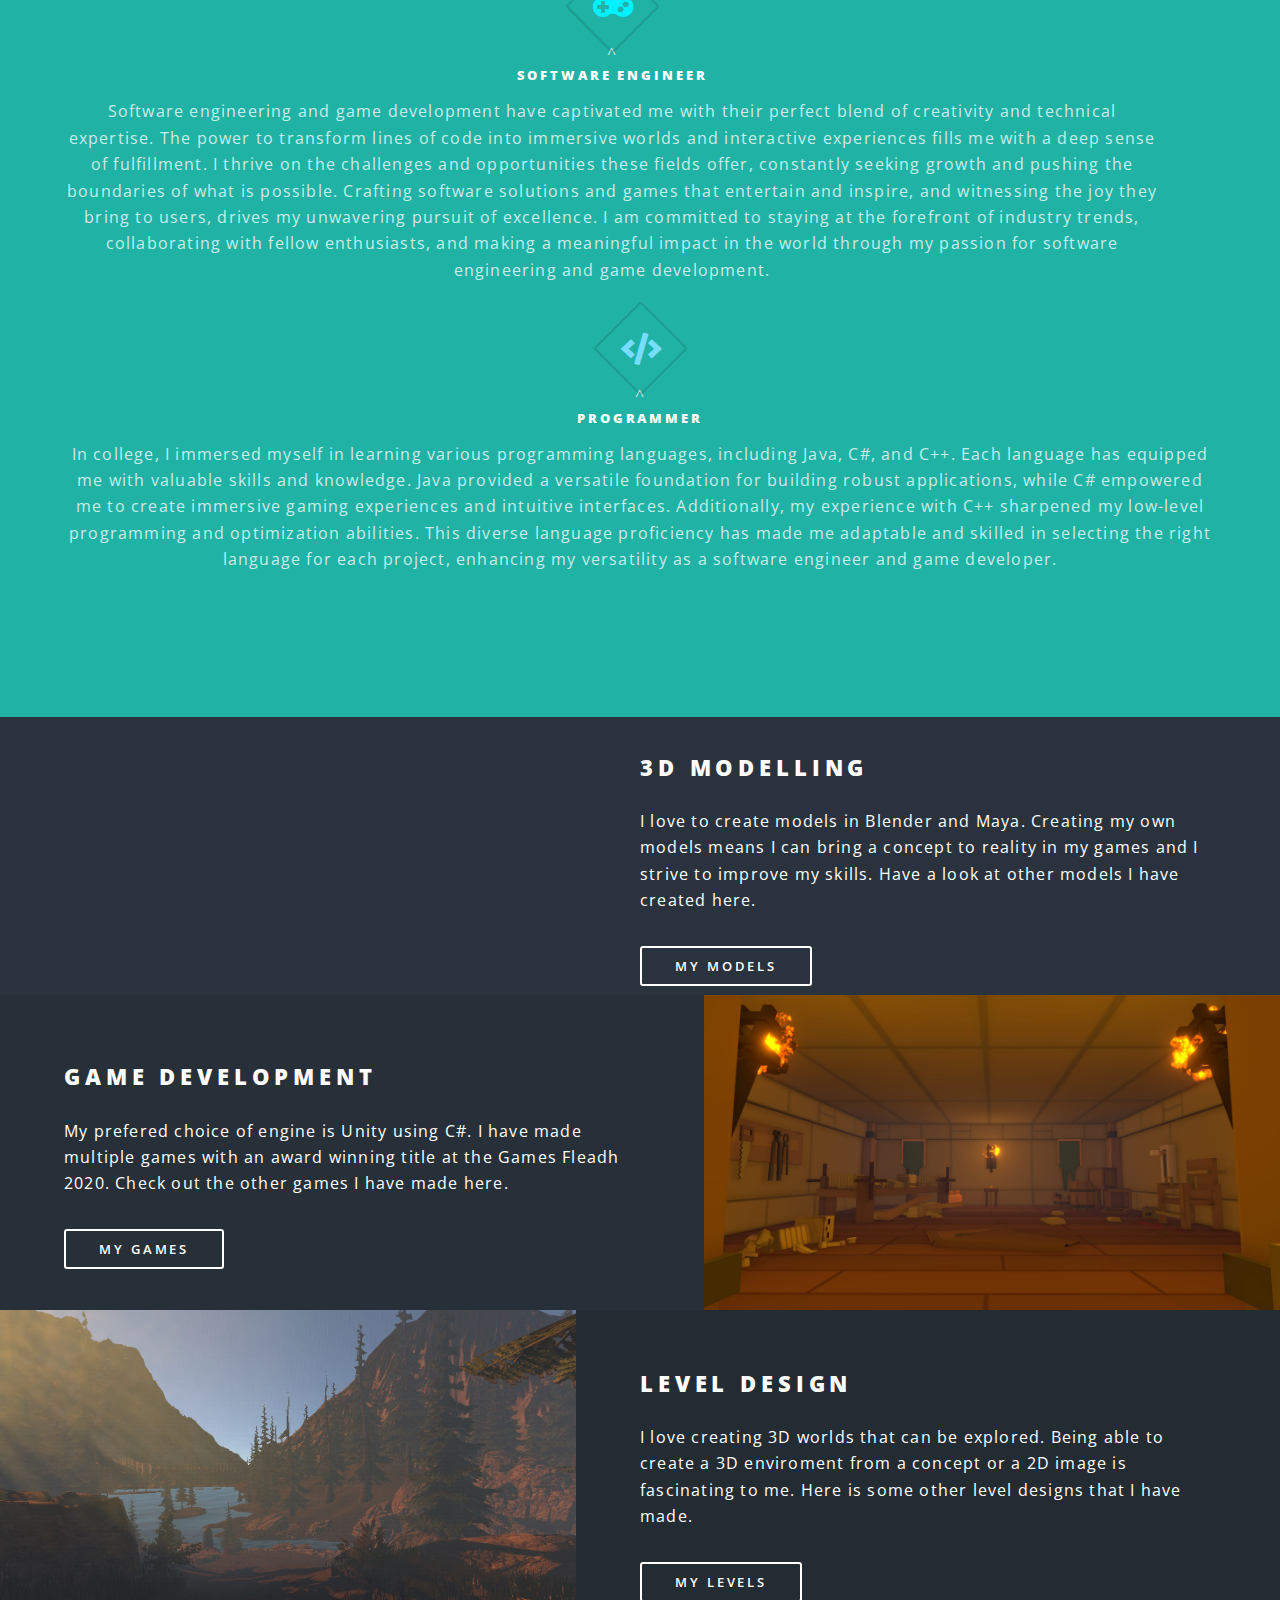
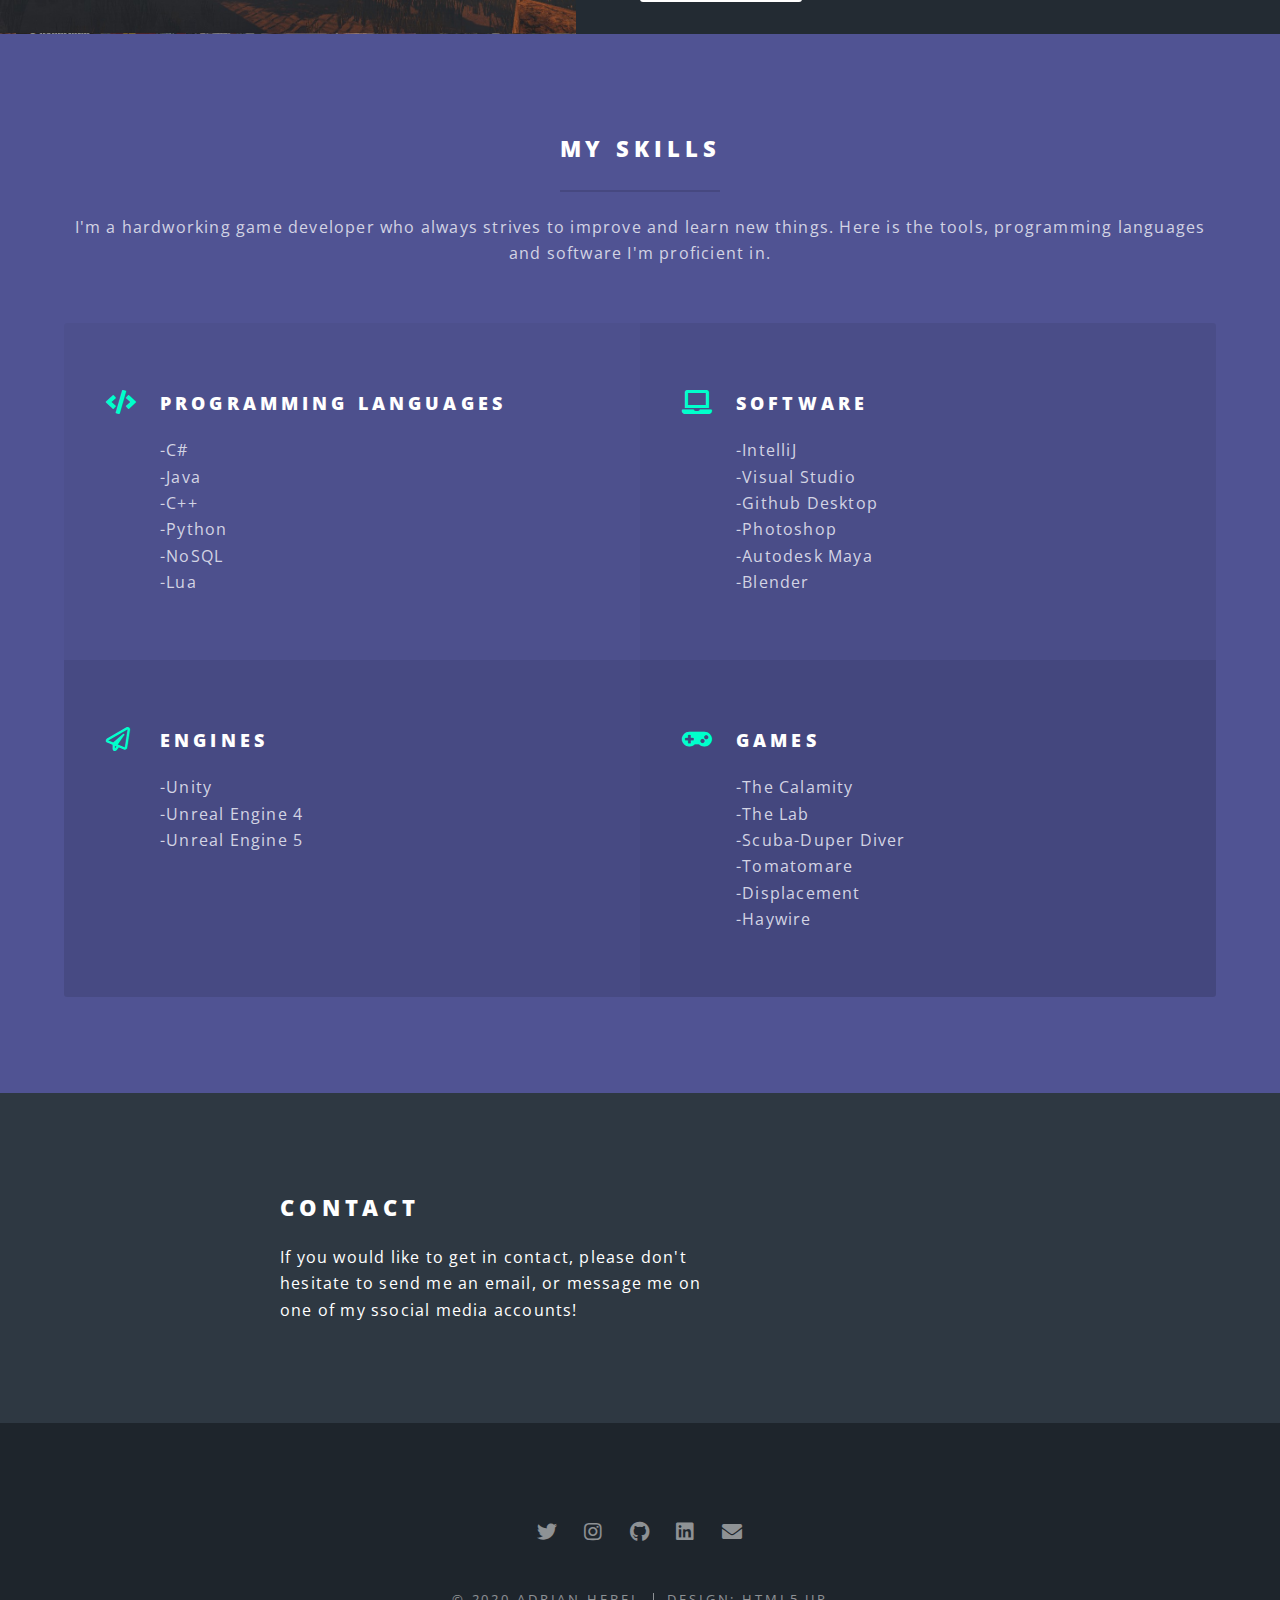
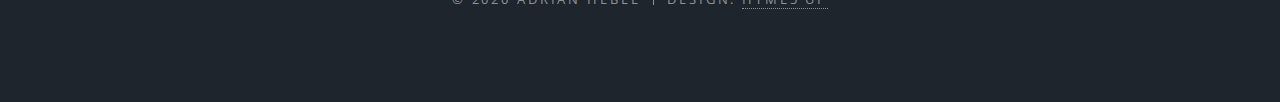
==== commit a789d990: "Update to index page" ====
--- a/index.html
+++ b/index.html
@@ -45,7 +45,7 @@
 						<div class="inner">
 							<h2>Adrian Hebel</h2>
 							<p>Hi, I'm Adrian!<br />
-							I'm a student, and a passionate game developer.<br />
+							I'm a passionate Software engineer and game developer.<br />
 							</p>
 							<!--<ul class="actions special">
 								<li><a href="#" class="button primary">Activate</a></li>
@@ -59,29 +59,23 @@
 						<div class="inner">
 							<header class="major">
 								<h2>About Me</h2>
-								<p>Hey! My name is Adrian Hebel, and I'm currently living in Waterford, Ireland.<br />
-								I'm a student at the Waterford Institute of Technology, and a passionate<br /> 
-                                game developer.</p>
+								<p>Welcome to my portfolio! I'm Adrian, I graduated with a first class honors from the South East Technological University. I'm a passionate software engineer and game developer based in Waterford, Ireland. With a love for software engineering, I strive to create impactful solutions and push the boundaries of what's possible. Game development is where my creativity thrives, allowing me to craft immersive experiences and captivating narratives. I am driven by continuous improvement, always seeking to enhance my skills and stay at the forefront of the industry.</p>
 							</header>
 							<ul class="icons major">
 								<li><span class="icon solid fa-book major style1"><span class="label">Studies</span></span>
-                                <h5>Student</h5>
-                                    <p>I'm currently studying at the Waterford<br />
-                                     Institute of Technology pursing my Bachelour's <br />
-                                     degree in Applied Computing specialising in <br />
-                                     Game Development</p>
+                                    <div>^</div>
+                                <h5>Studies</h5>
+                                    <p>I am a proud graduate of South East Technological University, where I achieved first-class honors in the prestigious Applied Computing Level 8 course. This accomplishment represents not only my dedication and hard work but also a deep understanding of the intricate world of computing. I have acquired a comprehensive skill set and a solid foundation in this field, equipping me with the knowledge and expertise to excel in software engineering and game development. With this exceptional academic background, I am poised to make significant contributions to the ever-evolving technology landscape.</p>
                                 </li>
 								<li><span class="icon solid fa-gamepad major style2"><span class="label">GameDev</span></span>
-                                <h5>Game Developer</h5>
-                                    <p>I love making video games <br />
-                                    I spent most of my time developing <br />
-                                    games in unity and 3D modelling in Blender</p>
+                                    <div>^</div>
+                                <h5>Software Engineer</h5>
+                                    <p>Software engineering and game development have captivated me with their perfect blend of creativity and technical expertise. The power to transform lines of code into immersive worlds and interactive experiences fills me with a deep sense of fulfillment. I thrive on the challenges and opportunities these fields offer, constantly seeking growth and pushing the boundaries of what is possible. Crafting software solutions and games that entertain and inspire, and witnessing the joy they bring to users, drives my unwavering pursuit of excellence. I am committed to staying at the forefront of industry trends, collaborating with fellow enthusiasts, and making a meaningful impact in the world through my passion for software engineering and game development.</p>
                                 </li>
 								<li><span class="icon solid fa-code major style3"><span class="label">Coding</span></span>
+                                    <div>^</div>
                                 <h5>Programmer</h5>
-                                    <p>During my time in college I <br />
-                                    have been learning many programming <br />
-                                    language such as Java, C# and C++ </p>
+                                    <p>In college, I immersed myself in learning various programming languages, including Java, C#, and C++. Each language has equipped me with valuable skills and knowledge. Java provided a versatile foundation for building robust applications, while C# empowered me to create immersive gaming experiences and intuitive interfaces. Additionally, my experience with C++ sharpened my low-level programming and optimization abilities. This diverse language proficiency has made me adaptable and skilled in selecting the right language for each project, enhancing my versatility as a software engineer and game developer.</p>
                                 </li>
 							</ul>
 						</div>
@@ -130,7 +124,6 @@
                                         -Lua<br />
                                         
                                     </p>
-                                    
 								</li>
 								<li class="icon solid fa-laptop">
 									<h3>Software</h3>
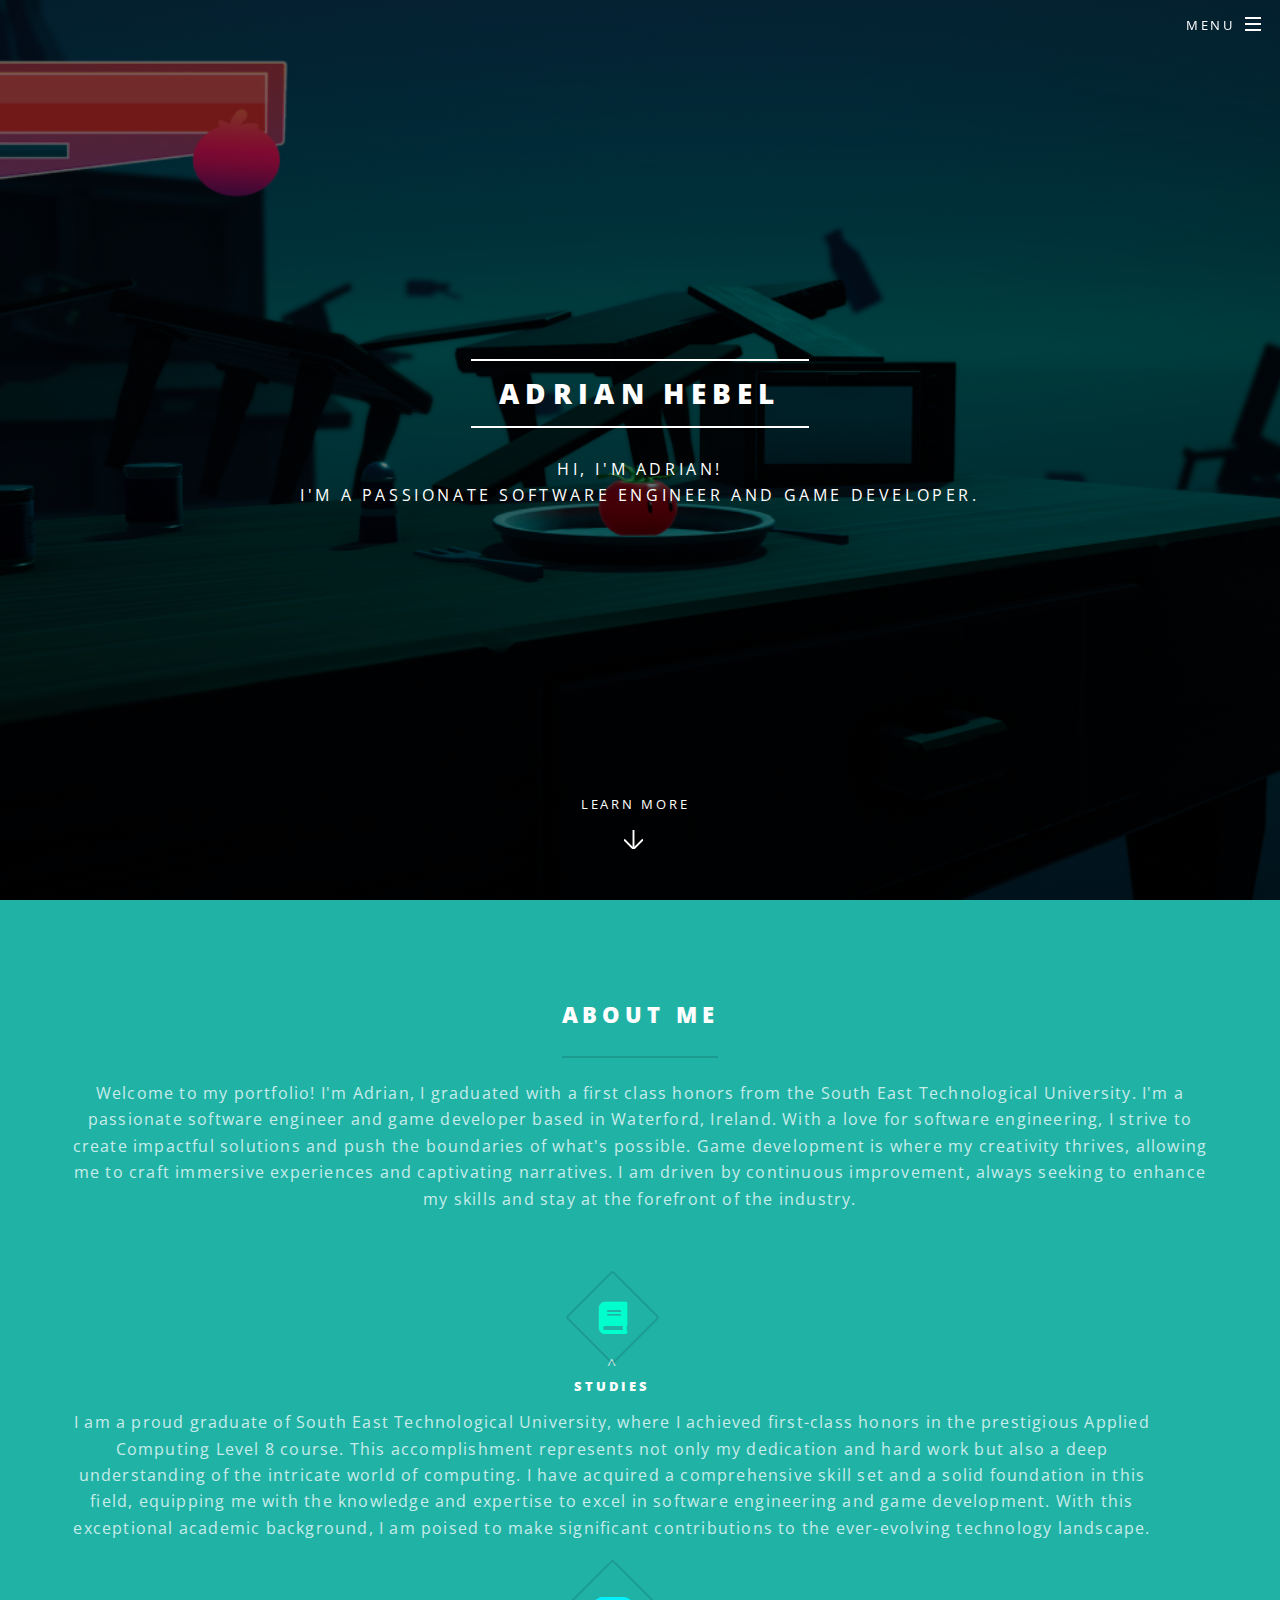
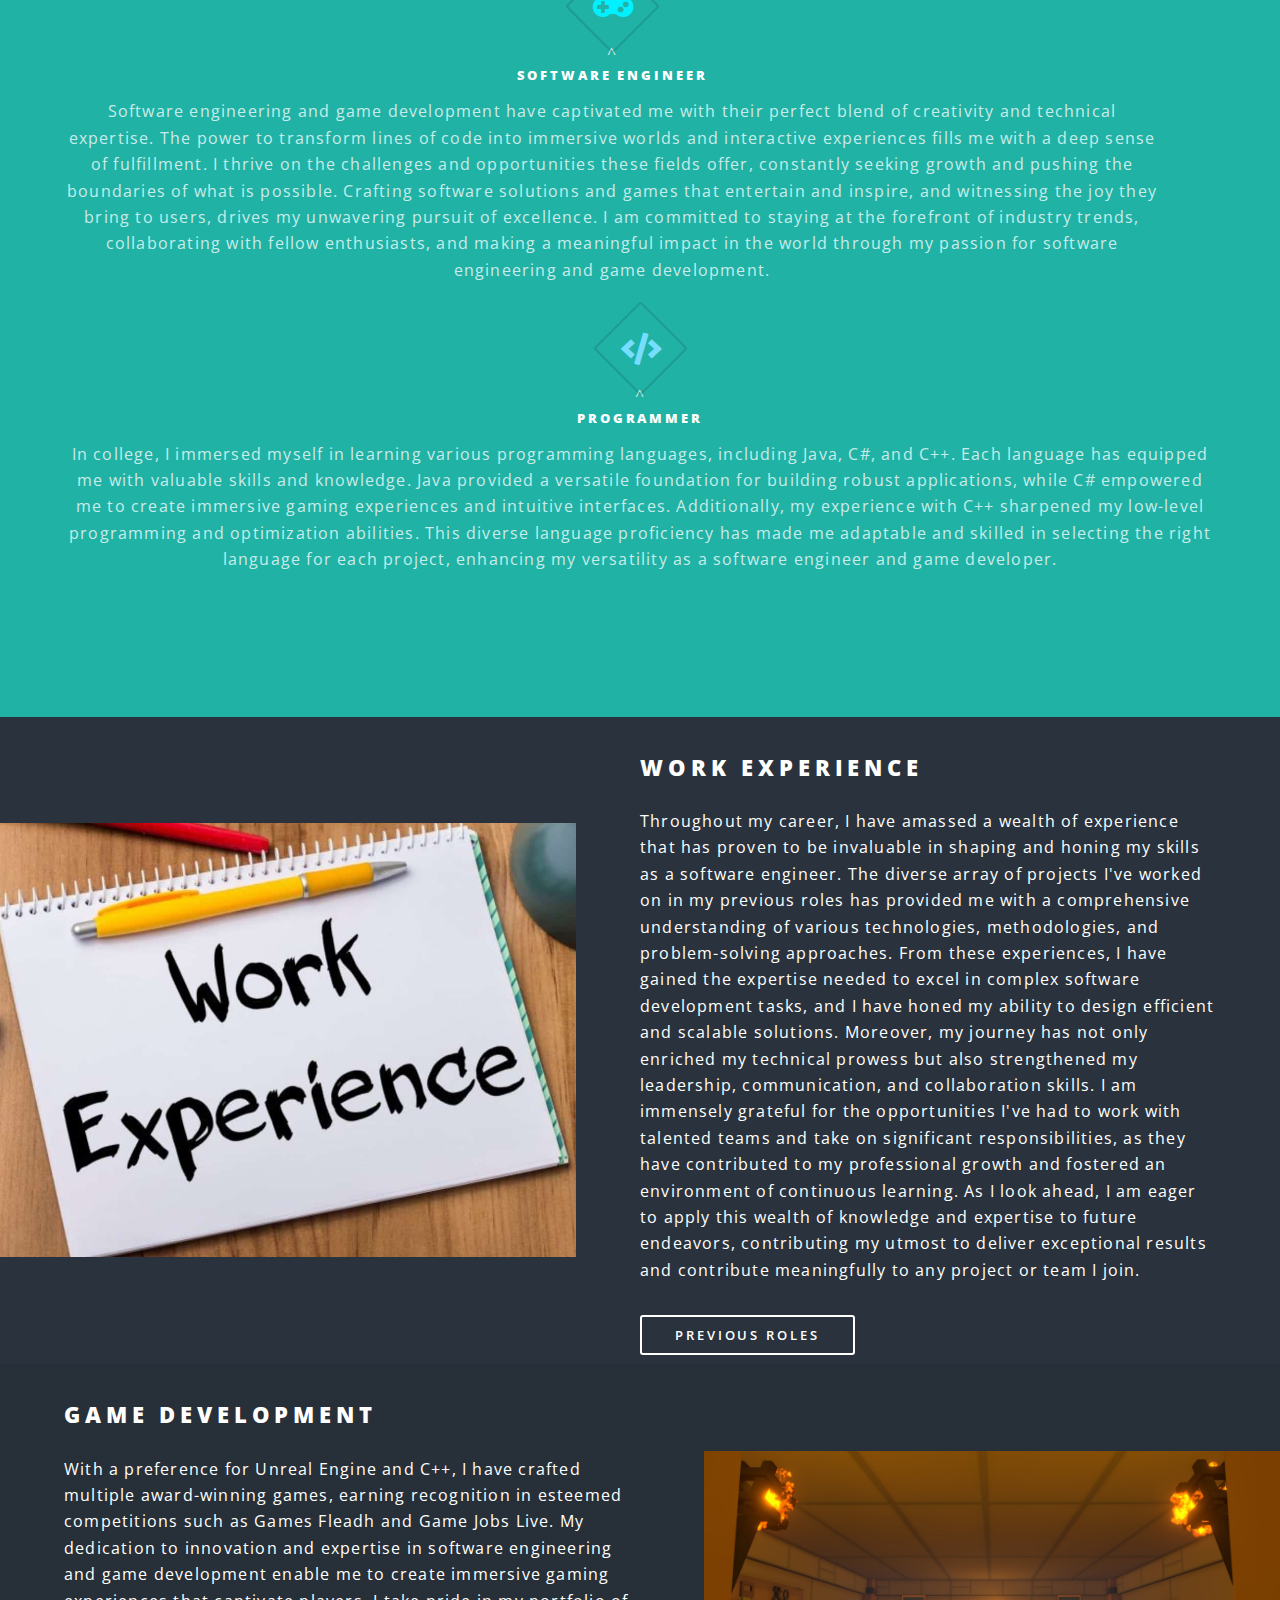
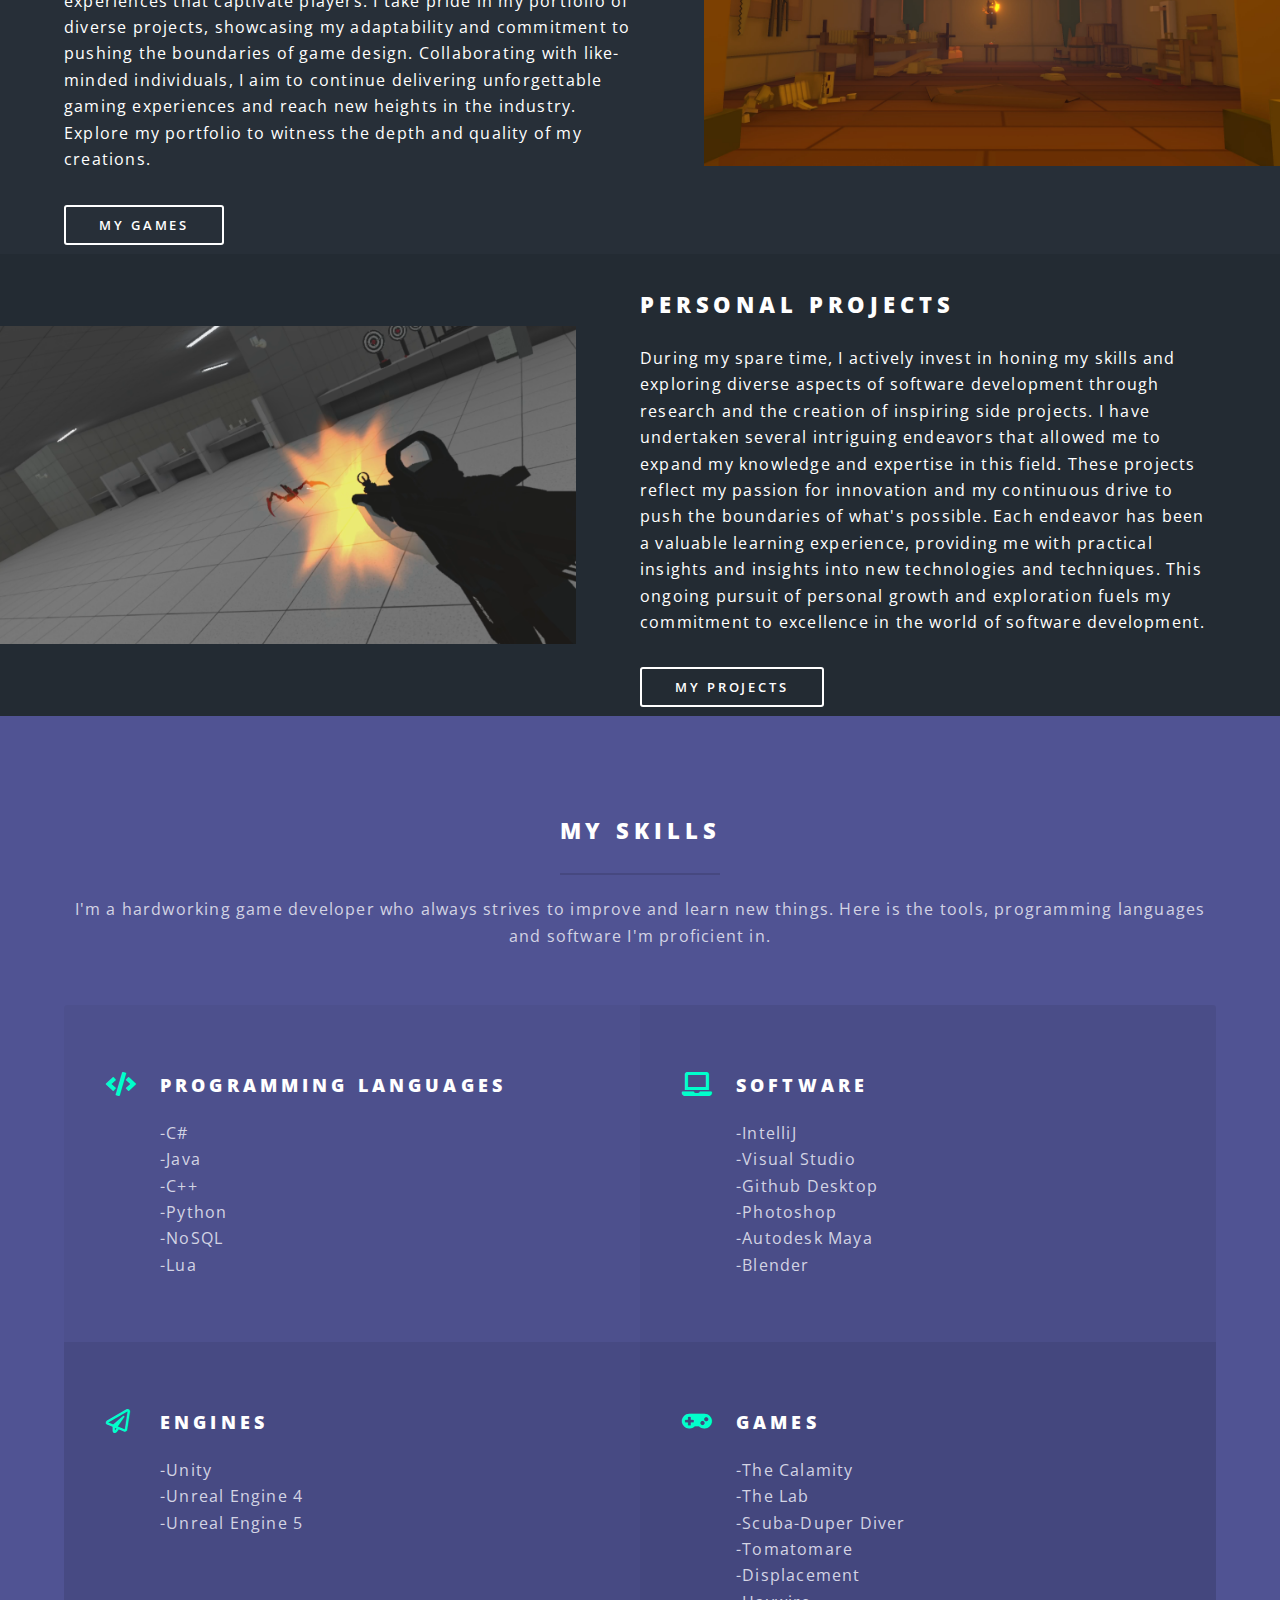
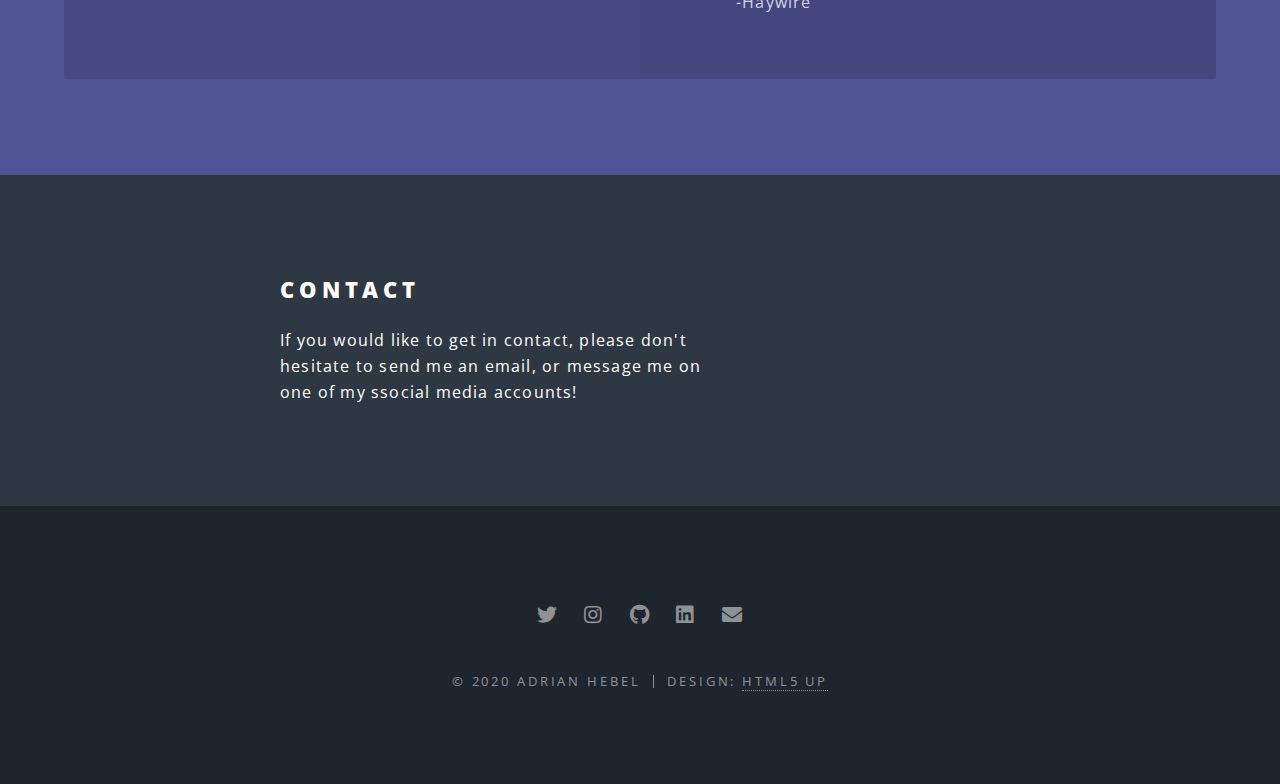
==== commit 626ef1a0: "Update to portfolio" ====
--- a/index.html
+++ b/index.html
@@ -84,24 +84,24 @@
 				<!-- Two -->
 					<section id="two" class="wrapper alt style2">
 						<section class="spotlight">
-							<div class="image"><img src="images/Mag.jpg" alt="" /></div><div class="content">
-								<h2>3D Modelling</h2>
-								<p>I love to create models in Blender and Maya. Creating my own models means I can bring a concept to reality in my games and I strive to improve my skills. Have a look at other models I have created here.</p>
-                                <a href="3dmodelling.html" class="button">My Models</a>
+							<div class="image"><img src="images/workexp.jpeg" alt="" /></div><div class="content">
+								<h2>Work Experience</h2>
+								<p>Throughout my career, I have amassed a wealth of experience that has proven to be invaluable in shaping and honing my skills as a software engineer. The diverse array of projects I've worked on in my previous roles has provided me with a comprehensive understanding of various technologies, methodologies, and problem-solving approaches. From these experiences, I have gained the expertise needed to excel in complex software development tasks, and I have honed my ability to design efficient and scalable solutions. Moreover, my journey has not only enriched my technical prowess but also strengthened my leadership, communication, and collaboration skills. I am immensely grateful for the opportunities I've had to work with talented teams and take on significant responsibilities, as they have contributed to my professional growth and fostered an environment of continuous learning. As I look ahead, I am eager to apply this wealth of knowledge and expertise to future endeavors, contributing my utmost to deliver exceptional results and contribute meaningfully to any project or team I join.</p>
+                                <a href="workexperience.html" class="button">Previous Roles</a>
 							</div>
 						</section>
 						<section class="spotlight">
 							<div class="image"><img src="images/3.jpg" alt="" /></div><div class="content">
 								<h2>Game Development</h2>
-								<p>My prefered choice of engine is Unity using C#. I have made multiple games with an award winning title at the Games Fleadh 2020. Check out the other games I have made here.</p>
+								<p>With a preference for Unreal Engine and C++, I have crafted multiple award-winning games, earning recognition in esteemed competitions such as Games Fleadh and Game Jobs Live. My dedication to innovation and expertise in software engineering and game development enable me to create immersive gaming experiences that captivate players. I take pride in my portfolio of diverse projects, showcasing my adaptability and commitment to pushing the boundaries of game design. Collaborating with like-minded individuals, I aim to continue delivering unforgettable gaming experiences and reach new heights in the industry. Explore my portfolio to witness the depth and quality of my creations.</p>
                                 <a href="gamejam.html" class="button">My Games</a>
 							</div>
 						</section>
 						<section class="spotlight">
-							<div class="image"><img src="images/sky2.jpg" alt="" /></div><div class="content">
-								<h2>Level Design</h2>
-								<p>I love creating 3D worlds that can be explored. Being able to create a 3D enviroment from a concept or a 2D image is fascinating to me. Here is some other level designs that I have made.</p>
-                                <a href="leveldesign.html" class="button">My Levels</a>
+							<div class="image"><img src="images/fyp3.png" alt="" /></div><div class="content">
+								<h2>Personal Projects</h2>
+								<p>During my spare time, I actively invest in honing my skills and exploring diverse aspects of software development through research and the creation of inspiring side projects. I have undertaken several intriguing endeavors that allowed me to expand my knowledge and expertise in this field. These projects reflect my passion for innovation and my continuous drive to push the boundaries of what's possible. Each endeavor has been a valuable learning experience, providing me with practical insights and insights into new technologies and techniques. This ongoing pursuit of personal growth and exploration fuels my commitment to excellence in the world of software development.</p>
+                                <a href="leveldesign.html" class="button">My Projects</a>
 							</div>
 						</section>
 					</section>
